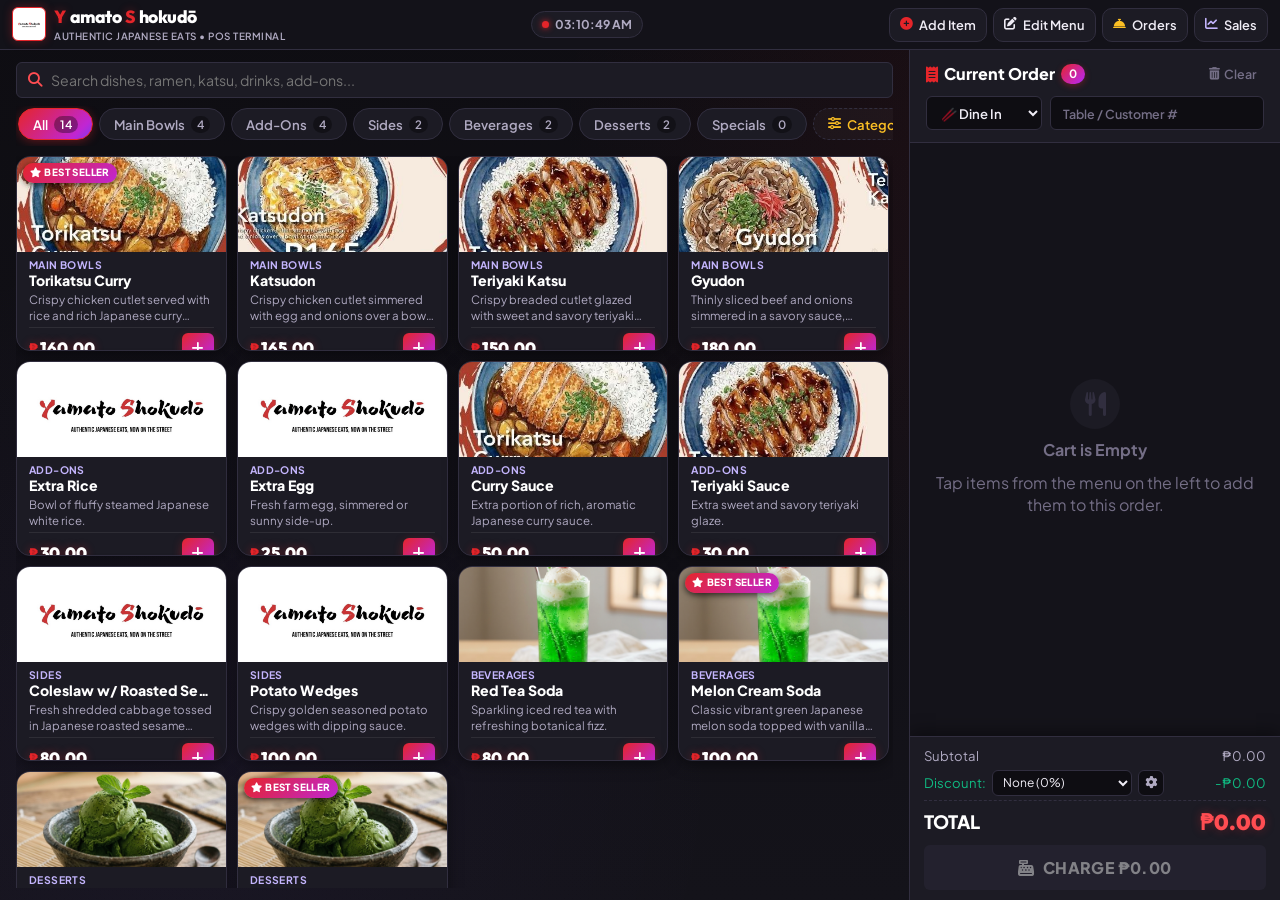
==== index.html @ af65ca78 "Deploy Main Bowls promo and dual thermal receipt printing to live POS" ====
<!DOCTYPE html>
<html lang="en">
<head>
  <meta charset="UTF-8">
  <meta name="viewport" content="width=device-width, initial-scale=1.0, maximum-scale=1.0, user-scalable=no, viewport-fit=cover">
  <meta name="theme-color" content="#E5252A">
  <meta name="description" content="Yamato Shokudo Authentic Japanese Comfort Food - Point of Sale (POS) System">
  <link rel="manifest" href="manifest.json">
  <link rel="icon" type="image/png" href="assets/favicon.png">
  <link rel="apple-touch-icon" href="assets/icon-192.png">
  
  <title>Yamato Shokudō POS</title>

  <!-- Google Fonts & Font Awesome Icons (100% Offline Local Bundle) -->
  <link rel="stylesheet" href="assets/fontawesome/css/all.min.css">
  <link rel="stylesheet" href="style.css?v=30">
</head>
<body>

  <div id="app-container">
    
    <!-- ====================================================================
         TOP NAVIGATION HEADER
         ==================================================================== -->
    <header class="pos-header">
      <div class="brand-section">
        <img src="assets/logo.png" alt="Yamato Shokudo Logo" class="brand-logo" id="header-logo">
        <div class="brand-titles">
          <div class="brand-name">
            <span class="red-char">Y</span>amato <span class="red-char">S</span>hokudō
          </div>
          <div class="brand-tagline">Authentic Japanese Eats • POS Terminal</div>
        </div>
      </div>

      <div class="header-center-info">
        <div class="live-badge">
          <span class="live-dot"></span>
          <span id="pos-live-clock">--:--:--</span>
        </div>
      </div>

      <div class="header-actions">
        <!-- Add / Manage Menu Item Button -->
        <button class="btn-nav-action" id="btn-open-add-item" title="Add New Item to Menu">
          <i class="fa-solid fa-circle-plus" style="color: var(--primary-red);"></i>
          <span>Add Item</span>
        </button>

        <!-- Manage Mode Toggle -->
        <button class="btn-nav-action" id="btn-toggle-manage-mode" title="Toggle Edit/Delete Mode on Catalog">
          <i class="fa-solid fa-pen-to-square"></i>
          <span id="manage-mode-label">Edit Menu</span>
        </button>

        <!-- Current / Active Orders Queue -->
        <button class="btn-nav-action" id="btn-open-orders" title="View Current Active Orders">
          <i class="fa-solid fa-bell-concierge" style="color: var(--accent-gold);"></i>
          <span>Orders</span>
          <span class="active-orders-count-badge" id="active-orders-count-badge" style="display: none;">0</span>
        </button>

        <!-- Sales Analytics & History -->
        <button class="btn-nav-action" id="btn-open-history" title="View Sales History & Reports">
          <i class="fa-solid fa-chart-line" style="color: var(--accent-purple-light);"></i>
          <span>Sales</span>
        </button>

        <!-- Mobile Cart Open Button -->
        <button class="btn-nav-action btn-mobile-cart-toggle primary" id="btn-mobile-cart-toggle">
          <i class="fa-solid fa-cart-shopping"></i>
          <span class="cart-count-badge" id="mobile-cart-badge">0</span>
        </button>
      </div>
    </header>

    <!-- ====================================================================
         MAIN SPLIT WORKSPACE (TABLET OPTIMIZED)
         ==================================================================== -->
    <main class="pos-body">

      <!-- LEFT PANEL: CATALOG & MENU -->
      <section class="pos-catalog-panel">
        <div class="catalog-controls">
          <div class="search-and-manage-row">
            <div class="search-input-wrapper">
              <i class="fa-solid fa-magnifying-glass search-icon"></i>
              <input type="text" id="catalog-search" class="search-input" placeholder="Search dishes, ramen, katsu, drinks, add-ons...">
              <button class="btn-clear-search" id="btn-clear-search" title="Clear Search">&times;</button>
            </div>
          </div>

          <!-- Category Filter Bar -->
          <div class="categories-bar" id="categories-bar">
            <!-- Dynamically populated categories -->
          </div>
        </div>

        <!-- Scrollable Items Grid -->
        <div class="items-scroll-area">
          <div class="items-grid" id="items-grid">
            <!-- Dynamically rendered dish cards -->
          </div>
          <div class="empty-catalog-state" id="empty-catalog-state" style="display: none;">
            <i class="fa-solid fa-bowl-food"></i>
            <h3>No items found</h3>
            <p>Try a different search keyword or category filter</p>
          </div>
        </div>
      </section>

      <!-- RIGHT PANEL: CART & ORDER SUMMARY -->
      <section class="pos-cart-panel" id="pos-cart-panel">
        <div class="cart-header">
          <div class="cart-title-row">
            <div class="cart-title">
              <i class="fa-solid fa-receipt" style="color: var(--primary-red);"></i>
              Current Order
              <span class="cart-count-badge" id="cart-items-count">0</span>
            </div>
            <div class="cart-title-actions">
              <button class="btn-clear-cart" id="btn-clear-cart" title="Clear Cart">
                <i class="fa-solid fa-trash-can"></i>
                Clear
              </button>
              <button class="btn-close-mobile-cart" id="btn-close-mobile-cart" title="Close Cart">
                <i class="fa-solid fa-xmark"></i>
              </button>
            </div>
          </div>

          <!-- Order Config: Dine In / Take Out & Table -->
          <div class="order-setup-row">
            <select id="order-type-select" class="order-type-select">
              <option value="Dine In">🥢 Dine In</option>
              <option value="Take Out">🥡 Take Out</option>
              <option value="Delivery">🛵 Delivery</option>
            </select>
            <input type="text" id="order-table-input" class="table-num-input" placeholder="Table / Customer #">
          </div>
        </div>

        <!-- Cart Items Scroll List -->
        <div class="cart-items-list" id="cart-items-list">
          <!-- Dynamically rendered cart items -->
        </div>

        <!-- Empty Cart State -->
        <div class="empty-cart-view" id="empty-cart-view">
          <div class="empty-cart-icon">
            <i class="fa-solid fa-utensils"></i>
          </div>
          <h4>Cart is Empty</h4>
          <p>Tap items from the menu on the left to add them to this order.</p>
        </div>

        <!-- Cart Billing Footer -->
        <div class="cart-footer">
          <div class="billing-breakdown">
            <div class="billing-row">
              <span>Subtotal</span>
              <span id="cart-subtotal-val">₱0.00</span>
            </div>
            <div class="billing-row discount-row">
              <div class="billing-discount-control">
                <span>Discount:</span>
                <select id="discount-select" class="discount-select" title="Choose discount or promo">
                  <!-- Dynamically populated from custom promos -->
                </select>
                <button type="button" class="btn-manage-discounts" id="btn-manage-discounts" title="Edit / Add / Remove Promos">
                  <i class="fa-solid fa-gear"></i>
                </button>
              </div>
              <span id="cart-discount-val">-₱0.00</span>
            </div>
            <div class="billing-row total-row">
              <span>TOTAL</span>
              <span class="total-amount-display" id="cart-total-val">₱0.00</span>
            </div>
          </div>

          <button class="btn-checkout" id="btn-checkout" disabled>
            <i class="fa-solid fa-cash-register"></i>
            <span>Charge ₱0.00</span>
          </button>
        </div>
      </section>

      <!-- Mobile/Tablet Cart Drawer Backdrop -->
      <div class="cart-backdrop" id="cart-backdrop"></div>

    </main>

  </div>

  <!-- ====================================================================
       MODAL 1: ADD / EDIT MENU ITEM MODAL
       ==================================================================== -->
  <div class="modal-overlay" id="modal-item">
    <div class="modal-card">
      <div class="modal-header">
        <h3 class="modal-title" id="modal-item-title">
          <i class="fa-solid fa-circle-plus" style="color: var(--primary-red);"></i>
          Add Menu Item
        </h3>
        <button class="btn-close-modal" id="btn-close-item-modal">&times;</button>
      </div>

      <div class="modal-body">
        <input type="hidden" id="edit-item-id">

        <div class="form-group">
          <label class="form-label" for="item-name-input">Item Name *</label>
          <input type="text" id="item-name-input" class="form-input" placeholder="e.g. Torikatsu Curry" required>
        </div>

        <div class="form-row-2">
          <div class="form-group">
            <label class="form-label" for="item-price-input">Price (₱) *</label>
            <input type="number" id="item-price-input" class="form-input" placeholder="160" min="0" step="1" required>
          </div>
          <div class="form-group">
            <div style="display: flex; justify-content: space-between; align-items: center; margin-bottom: 2px;">
              <label class="form-label" for="item-category-input" style="margin-bottom: 0;">Category *</label>
              <div style="display: flex; gap: 4px;">
                <button type="button" class="btn-text-action" id="btn-quick-add-cat-from-item" title="Add New Category">
                  <i class="fa-solid fa-plus"></i> Add
                </button>
                <button type="button" class="btn-text-action" id="btn-manage-cats-from-item" title="Manage Categories">
                  <i class="fa-solid fa-gear"></i>
                </button>
              </div>
            </div>
            <select id="item-category-input" class="form-select">
              <!-- Dynamically populated categories -->
            </select>
          </div>
        </div>

        <div class="form-group">
          <label class="form-label" for="item-desc-input">Description</label>
          <textarea id="item-desc-input" class="form-textarea" rows="2" placeholder="Crispy chicken cutlet served with rice and rich Japanese curry sauce..."></textarea>
        </div>

        <!-- Image Selector -->
        <div class="form-group">
          <label class="form-label">Item Image</label>
          <input type="text" id="item-img-url" class="form-input" placeholder="Image URL or choose preset below">
          
          <label class="form-label" style="margin-top: 8px; font-size: 0.8rem;">Or Select Brand Preset:</label>
          <div class="image-picker-options" id="image-presets-container">
            <!-- Preset thumbnails -->
            <img src="assets/torikatsu_curry.jpg" class="image-choice-thumb" data-src="assets/torikatsu_curry.jpg" title="Torikatsu Curry">
            <img src="assets/katsudon.jpg" class="image-choice-thumb" data-src="assets/katsudon.jpg" title="Katsudon">
            <img src="assets/teriyaki_katsu.jpg" class="image-choice-thumb" data-src="assets/teriyaki_katsu.jpg" title="Teriyaki Katsu">
            <img src="assets/gyudon.jpg" class="image-choice-thumb" data-src="assets/gyudon.jpg" title="Gyudon">
            <img src="assets/melon_soda.jpg" class="image-choice-thumb" data-src="assets/melon_soda.jpg" title="Melon Cream Soda">
            <img src="assets/matcha_icecream.jpg" class="image-choice-thumb" data-src="assets/matcha_icecream.jpg" title="Matcha Ice Cream">
            <img src="assets/logo.png" class="image-choice-thumb" data-src="assets/logo.png" title="Yamato Logo">
          </div>

          <div style="margin-top: 8px;">
            <label class="form-label" style="font-size: 0.8rem;">Or Upload Local File:</label>
            <input type="file" id="item-file-upload" accept="image/*" class="form-input" style="padding: 6px;">
          </div>
        </div>

        <div class="form-group" style="flex-direction: row; align-items: center; gap: 8px; margin-top: 4px;">
          <input type="checkbox" id="item-bestseller-input" style="width: 18px; height: 18px; accent-color: var(--primary-red);">
          <label for="item-bestseller-input" style="font-size: 0.9rem; font-weight: 700; color: var(--accent-gold); cursor: pointer;">
            Mark as Best Seller Ribbon ⭐
          </label>
        </div>
      </div>

      <div class="modal-footer">
        <button class="btn-modal-action" id="btn-cancel-item">Cancel</button>
        <button class="btn-modal-action primary" id="btn-save-item">
          <i class="fa-solid fa-floppy-disk"></i>
          Save Item
        </button>
      </div>
    </div>
  </div>

  <!-- ====================================================================
       MODAL 1B: MANAGE CATEGORIES (ADD, EDIT, DELETE)
       ==================================================================== -->
  <div class="modal-overlay" id="modal-categories">
    <div class="modal-card" style="max-width: 520px;">
      <div class="modal-header">
        <h3 class="modal-title">
          <i class="fa-solid fa-layer-group" style="color: var(--primary-red);"></i>
          Manage Categories
        </h3>
        <button class="btn-close-modal" id="btn-close-categories-modal">&times;</button>
      </div>

      <div class="modal-body" style="gap: 14px;">
        <!-- Add New Category Box -->
        <div class="add-category-box">
          <label class="form-label" style="margin-bottom: 6px;">Create New Category</label>
          <div style="display: flex; gap: 8px;">
            <input type="text" id="new-category-input" class="form-input" placeholder="e.g. Set Meals, Bento, Ramen..." style="flex: 1;">
            <button type="button" class="btn-modal-action primary" id="btn-submit-new-category">
              <i class="fa-solid fa-plus"></i> Add
            </button>
          </div>
        </div>

        <div>
          <div style="display: flex; justify-content: space-between; align-items: center; margin-bottom: 8px;">
            <label class="form-label" style="margin-bottom: 0;">Existing Categories</label>
            <span style="font-size: 0.75rem; color: var(--text-muted);">Rename or delete categories</span>
          </div>
          
          <!-- Scrollable Category List -->
          <div class="category-manage-list" id="category-manage-list">
            <!-- Dynamically populated category rows -->
          </div>
        </div>
      </div>

      <div class="modal-footer">
        <button class="btn-modal-action primary" id="btn-close-categories-btn" style="width: 100%;">Done</button>
      </div>
    </div>
  </div>

  <!-- ====================================================================
       MODAL 2: EDIT CART ITEM NOTES & ADD-ONS
       ==================================================================== -->
  <div class="modal-overlay" id="modal-cart-note">
    <div class="modal-card">
      <div class="modal-header">
        <h3 class="modal-title">
          <i class="fa-solid fa-pen-nib" style="color: var(--accent-purple-light);"></i>
          Item Notes & Customization
        </h3>
        <button class="btn-close-modal" id="btn-close-note-modal">&times;</button>
      </div>

      <div class="modal-body">
        <h4 id="note-modal-item-name" style="color: var(--text-white); font-size: 1.1rem; margin-bottom: 4px;">Item Name</h4>
        
        <div class="form-group">
          <label class="form-label">Special Instructions / Custom Request</label>
          <input type="text" id="cart-item-note-input" class="form-input" placeholder="e.g. Less spicy, No onions, Extra sauce, Well done...">
        </div>

        <div class="form-group">
          <label class="form-label">Quick Tags / Common Requests:</label>
          <div style="display: flex; flex-wrap: wrap; gap: 8px; margin-top: 4px;">
            <button type="button" class="btn-tag-action quick-tag-btn" data-tag="Extra Spicy 🔥">Extra Spicy 🔥</button>
            <button type="button" class="btn-tag-action quick-tag-btn" data-tag="Less Spicy">Less Spicy</button>
            <button type="button" class="btn-tag-action quick-tag-btn" data-tag="No Onions 🧅">No Onions</button>
            <button type="button" class="btn-tag-action quick-tag-btn" data-tag="Extra Sauce 🥣">Extra Sauce</button>
            <button type="button" class="btn-tag-action quick-tag-btn" data-tag="Separate Sauce">Separate Sauce</button>
            <button type="button" class="btn-tag-action quick-tag-btn" data-tag="Less Ice 🧊">Less Ice</button>
          </div>
        </div>
      </div>

      <div class="modal-footer">
        <button class="btn-modal-action" id="btn-cancel-note">Cancel</button>
        <button class="btn-modal-action primary" id="btn-save-note">Apply Note</button>
      </div>
    </div>
  </div>

  <!-- ====================================================================
       MODAL 3: PAYMENT REGISTER MODAL
       ==================================================================== -->
  <div class="modal-overlay" id="modal-payment">
    <div class="modal-card">
      <div class="modal-header">
        <h3 class="modal-title">
          <i class="fa-solid fa-cash-register" style="color: var(--primary-red);"></i>
          Process Payment
        </h3>
        <button class="btn-close-modal" id="btn-close-payment-modal">&times;</button>
      </div>

      <div class="modal-body">
        <!-- Due Amount -->
        <div class="payment-summary-box">
          <span class="payment-total-label">Total Amount Due</span>
          <span class="payment-total-val" id="payment-due-val">₱0.00</span>
        </div>

        <!-- Payment Method Tabs -->
        <div class="payment-method-tabs" id="payment-method-tabs">
          <div class="payment-tab active" data-method="Cash">
            <i class="fa-solid fa-money-bill-wave"></i>
            Cash
          </div>
          <div class="payment-tab" data-method="GCash">
            <i class="fa-solid fa-mobile-screen"></i>
            GCash
          </div>
          <div class="payment-tab" data-method="Card">
            <i class="fa-solid fa-credit-card"></i>
            Card
          </div>
          <div class="payment-tab" data-method="QR PH">
            <i class="fa-solid fa-qrcode"></i>
            QR PH
          </div>
        </div>

        <!-- Cash Details Container -->
        <div id="cash-payment-section" style="display: flex; flex-direction: column; gap: 12px;">
          <div class="form-group">
            <label class="form-label" for="cash-received-input">Cash Received (₱)</label>
            <input type="number" id="cash-received-input" class="form-input" style="font-size: 1.3rem; font-weight: bold; text-align: center;" placeholder="0.00" min="0" step="1">
          </div>

          <!-- Quick Cash Bills -->
          <div class="quick-cash-row">
            <button class="btn-quick-cash" id="btn-cash-exact">Exact ₱</button>
            <button class="btn-quick-cash" data-add="50">+₱50</button>
            <button class="btn-quick-cash" data-add="100">+₱100</button>
            <button class="btn-quick-cash" data-add="200">+₱200</button>
            <button class="btn-quick-cash" data-add="500">+₱500</button>
            <button class="btn-quick-cash" data-add="1000">+₱1000</button>
          </div>

          <!-- Change Box -->
          <div class="change-display-box" id="change-display-box">
            <span class="change-label">Change Due:</span>
            <span class="change-val" id="payment-change-val">₱0.00</span>
          </div>
        </div>
      </div>

      <div class="modal-footer">
        <button class="btn-modal-action" id="btn-cancel-payment">Back to Cart</button>
        <button class="btn-modal-action primary" id="btn-confirm-payment">
          <i class="fa-solid fa-check"></i>
          Complete & Print Receipt
        </button>
      </div>
    </div>
  </div>

  <!-- ====================================================================
       MODAL 4: THERMAL RECEIPT MODAL
       ==================================================================== -->
  <div class="modal-overlay" id="modal-receipt">
    <div class="modal-card modal-receipt-card" style="max-width: 480px; width: 95%;">
      <div class="modal-header no-print">
        <h3 class="modal-title">
          <i class="fa-solid fa-receipt" style="color: var(--primary-red);"></i>
          Order Receipt
        </h3>
        <button class="btn-close-modal" id="btn-close-receipt-modal">&times;</button>
      </div>

      <div class="modal-body" style="background: #E8E8E8; padding: 16px;">
        <!-- Printable Receipt Sheet (Customer Copy + Kitchen Order Ticket) -->
        <div class="receipt-paper" id="printable-receipt-area">
          <!-- 1. CUSTOMER RECEIPT SLIP -->
          <div class="receipt-slip customer-receipt-slip">
            <div class="receipt-header">
              <img src="assets/logo.png" alt="Logo" class="receipt-logo-img">
              <div class="receipt-brand-name">YAMATO SHOKUDŌ</div>
              <div class="receipt-info-text">Authentic Japanese Eats • Comfort Food</div>
              <div class="receipt-info-text">Tel: +639124482693</div>
              <div class="receipt-info-text">IG: @yamatoshokudo.ph</div>
              <div class="receipt-type-banner">*** CUSTOMER RECEIPT ***</div>
            </div>

            <div class="receipt-divider"></div>

            <div class="receipt-meta-row">
              <span id="receipt-order-id">Order #0001</span>
              <span id="receipt-date-time">2026-10-01 21:35</span>
            </div>
            <div class="receipt-meta-row">
              <span id="receipt-dining-type">DINE IN (Table 1)</span>
              <span id="receipt-pay-method">CASH</span>
            </div>

            <div class="receipt-divider"></div>

            <!-- Items Table (with quantities & amounts) -->
            <table class="receipt-items-table">
              <thead>
                <tr>
                  <th class="item-qty-col">QTY</th>
                  <th>ITEM</th>
                  <th class="item-amt-col">TOTAL</th>
                </tr>
              </thead>
              <tbody id="receipt-items-body">
                <!-- Dynamically populated rows -->
              </tbody>
            </table>

            <div class="receipt-divider"></div>

            <!-- Calculation Rows -->
            <div class="receipt-calc-row">
              <span>Subtotal:</span>
              <span id="receipt-subtotal-val">₱0.00</span>
            </div>
            <div class="receipt-calc-row" id="receipt-discount-row">
              <span id="receipt-discount-label">Discount:</span>
              <span id="receipt-discount-val">-₱0.00</span>
            </div>
            <div class="receipt-calc-row grand-total">
              <span>TOTAL DUE:</span>
              <span id="receipt-total-val">₱0.00</span>
            </div>
            <div class="receipt-calc-row">
              <span>Cash Tendered:</span>
              <span id="receipt-tendered-val">₱0.00</span>
            </div>
            <div class="receipt-calc-row">
              <span>Change:</span>
              <span id="receipt-change-val">₱0.00</span>
            </div>

            <div class="receipt-divider"></div>

            <div class="receipt-footer">
              <div>*** ARIGATO GOZAIMASU! ***</div>
              <div>Thank you for dining with Yamato Shokudo!</div>
              <div class="receipt-barcode">||| | |||| ||| ||||| |||</div>
            </div>
          </div>

          <!-- SEPARATOR / CUT LINE FOR CONTINUOUS ROLL OR AUTO-CUTTER -->
          <div class="receipt-cut-line">
            <span class="cut-line-label">✂ CUT HERE / KITCHEN TICKET BELOW ✂</span>
          </div>

          <!-- 2. KITCHEN ORDER TICKET (NO MONETARY VALUES / NO PRICES) -->
          <div class="receipt-slip kitchen-receipt-slip">
            <div class="kitchen-ticket-header">
              <div class="kitchen-ticket-badge">🍳 KITCHEN ORDER TICKET</div>
              <div class="kitchen-order-number" id="kitchen-order-id">ORDER #0001</div>
              <div>
                <span class="kitchen-meta-pill" id="kitchen-dining-type">DINE IN (Table 1)</span>
              </div>
              <div class="kitchen-meta-sub" id="kitchen-date-time">2026-10-01 21:35</div>
            </div>

            <div class="receipt-divider thick"></div>

            <!-- Kitchen Items Table (Only QTY, ITEM NAME & SPECIAL INSTRUCTIONS - ZERO PRICES) -->
            <table class="kitchen-items-table">
              <thead>
                <tr>
                  <th style="width: 48px; text-align: left;">QTY</th>
                  <th style="text-align: left;">ORDER ITEM / PREPARATION</th>
                </tr>
              </thead>
              <tbody id="kitchen-items-body">
                <!-- Dynamically populated rows with no prices -->
              </tbody>
            </table>

            <div class="receipt-divider thick"></div>

            <div class="kitchen-ticket-footer">
              <div id="kitchen-total-items-count">TOTAL ITEMS: 0</div>
              <div class="kitchen-footer-note">*** KITCHEN COPY • PREPARE WITH CARE ***</div>
            </div>
          </div>
        </div>
      </div>

      <div class="modal-footer modal-receipt-footer no-print">
        <button class="btn-modal-action" id="btn-view-orders-from-receipt" style="color: var(--accent-gold);" title="View Active Orders">
          <i class="fa-solid fa-bell-concierge"></i>
          Orders
        </button>
        <button class="btn-modal-action" id="btn-new-order-from-receipt" title="Start New Sale">
          <i class="fa-solid fa-plus"></i>
          New Sale
        </button>
        <button class="btn-modal-action" id="btn-print-customer-only" title="Print Customer Copy Only">
          <i class="fa-solid fa-user"></i>
          Customer Slip
        </button>
        <button class="btn-modal-action" id="btn-print-kitchen-only" title="Print Kitchen Ticket Only">
          <i class="fa-solid fa-utensils"></i>
          Kitchen Slip
        </button>
        <button class="btn-modal-action primary" id="btn-print-receipt" title="Print Both (Customer + Kitchen)">
          <i class="fa-solid fa-print"></i>
          Print Both
        </button>
      </div>
    </div>
  </div>

  <!-- ====================================================================
       MODAL: CURRENT / ACTIVE ORDERS (KITCHEN QUEUE & SERVING)
       ==================================================================== -->
  <div class="modal-overlay" id="modal-orders">
    <div class="modal-card" style="max-width: 820px; width: 95%;">
      <div class="modal-header">
        <div style="display: flex; align-items: center; gap: 8px;">
          <h3 class="modal-title">
            <i class="fa-solid fa-bell-concierge" style="color: var(--accent-gold);"></i>
            Current Orders
          </h3>
          <span class="active-orders-modal-badge" id="active-orders-modal-badge">0 Active</span>
        </div>
        <button class="btn-close-modal" id="btn-close-orders-modal">&times;</button>
      </div>

      <div class="modal-body" style="max-height: 65vh; overflow-y: auto;">
        <!-- Filter Tabs: Active Queue, Completed, Cancelled -->
        <div class="orders-filter-row">
          <button class="btn-tag-action active" id="filter-orders-active" data-filter="Pending">
            <i class="fa-solid fa-clock"></i> Active Queue (<span id="count-filter-active">0</span>)
          </button>
          <button class="btn-tag-action" id="filter-orders-completed" data-filter="Completed">
            <i class="fa-solid fa-check-double"></i> Completed (<span id="count-filter-completed">0</span>)
          </button>
          <button class="btn-tag-action" id="filter-orders-cancelled" data-filter="Cancelled">
            <i class="fa-solid fa-ban"></i> Cancelled (<span id="count-filter-cancelled">0</span>)
          </button>
        </div>

        <!-- Orders Cards Grid -->
        <div class="active-orders-grid" id="active-orders-container">
          <!-- Dynamically populated order queue cards -->
        </div>

        <!-- Empty State -->
        <div class="empty-orders-view" id="empty-orders-view" style="display: none;">
          <div class="empty-orders-icon">
            <i class="fa-solid fa-clipboard-check"></i>
          </div>
          <h4 id="empty-orders-title">No Active Orders</h4>
          <p id="empty-orders-desc">All caught up! New orders placed at checkout will appear here for preparation and serving.</p>
        </div>
      </div>

      <div class="modal-footer">
        <button class="btn-modal-action" id="btn-open-history-from-orders">
          <i class="fa-solid fa-chart-line" style="color: var(--accent-purple-light);"></i>
          Sales Summary
        </button>
        <button class="btn-modal-action primary" id="btn-close-orders-btn">Close</button>
      </div>
    </div>
  </div>

  <!-- ====================================================================
       MODAL: ORDER DETAILS / VIEW ORDER
       ==================================================================== -->
  <div class="modal-overlay" id="modal-order-details">
    <div class="modal-card" style="max-width: 540px; width: 95%;">
      <div class="modal-header">
        <div style="display: flex; align-items: center; gap: 8px;">
          <h3 class="modal-title">
            <i class="fa-solid fa-file-invoice" style="color: var(--accent-gold);"></i>
            <span id="order-details-title">Order Details</span>
          </h3>
          <span class="order-status-pill" id="order-details-status-pill">Completed</span>
        </div>
        <button class="btn-close-modal" id="btn-close-order-details-modal">&times;</button>
      </div>

      <div class="modal-body" style="gap: 12px; max-height: 70vh; overflow-y: auto;">
        <!-- Meta info banner -->
        <div class="order-details-meta-grid">
          <div class="order-details-meta-item">
            <span class="meta-label">Dining Type</span>
            <span class="meta-val" id="order-details-dining">--</span>
          </div>
          <div class="order-details-meta-item">
            <span class="meta-label">Date & Time</span>
            <span class="meta-val" id="order-details-datetime">--</span>
          </div>
          <div class="order-details-meta-item">
            <span class="meta-label">Payment Method</span>
            <span class="meta-val" id="order-details-payment">--</span>
          </div>
          <div class="order-details-meta-item">
            <span class="meta-label">Total Items</span>
            <span class="meta-val" id="order-details-count">0 items</span>
          </div>
        </div>

        <!-- Items Table -->
        <div class="order-details-items-table-wrapper">
          <table class="order-details-items-table">
            <thead>
              <tr>
                <th style="width: 48px;">Qty</th>
                <th>Item & Notes</th>
                <th style="text-align: right; width: 85px;">Price</th>
                <th style="text-align: right; width: 95px;">Total</th>
              </tr>
            </thead>
            <tbody id="order-details-items-body">
              <!-- Dynamically populated -->
            </tbody>
          </table>
        </div>

        <!-- Financial Summary -->
        <div class="order-details-summary-box">
          <div class="summary-line">
            <span>Subtotal</span>
            <span id="order-details-subtotal">₱0.00</span>
          </div>
          <div class="summary-line discount-line" id="order-details-discount-row" style="display: none;">
            <span>Discount</span>
            <span id="order-details-discount">-₱0.00</span>
          </div>
          <div class="summary-line total-line">
            <span>Grand Total</span>
            <span id="order-details-total">₱0.00</span>
          </div>
          <div class="summary-line tender-line" id="order-details-tender-row">
            <span>Amount Tendered</span>
            <span id="order-details-tendered">₱0.00</span>
          </div>
          <div class="summary-line tender-line" id="order-details-change-row">
            <span>Change</span>
            <span id="order-details-change">₱0.00</span>
          </div>
        </div>
      </div>

      <div class="modal-footer">
        <button class="btn-modal-action" id="btn-print-from-order-details">
          <i class="fa-solid fa-receipt"></i> Print Receipt
        </button>
        <button class="btn-modal-action primary" id="btn-close-order-details-btn">Close</button>
      </div>
    </div>
  </div>

  <!-- ====================================================================
       MODAL 5: SALES ANALYTICS & ORDER HISTORY
       ==================================================================== -->
  <div class="modal-overlay" id="modal-history">
    <div class="modal-card modal-history-card" style="max-width: 780px; width: 95%;">
      <div class="modal-header">
        <div style="display: flex; align-items: center; gap: 8px; flex-wrap: wrap;">
          <h3 class="modal-title">
            <i class="fa-solid fa-chart-line" style="color: var(--accent-purple-light);"></i>
            Sales Dashboard & History
          </h3>
          <span class="active-orders-modal-badge" id="sales-history-range-badge" style="background: rgba(167, 139, 250, 0.15); color: var(--accent-purple-light); border-color: rgba(167, 139, 250, 0.3);">Today</span>
          <button type="button" class="btn-tag-action" id="btn-open-gsheet-sync" title="Google Sheets Auto-Sync Settings" style="display: inline-flex; align-items: center; gap: 5px; border-color: rgba(16, 185, 129, 0.4); background: rgba(16, 185, 129, 0.12); color: var(--accent-green); padding: 2px 8px; font-size: 0.72rem; min-height: 22px;">
            <i class="fa-solid fa-cloud-arrow-up"></i>
            <span id="gsheet-sync-status-badge-text">Sheets Sync</span>
          </button>
        </div>
        <button class="btn-close-modal" id="btn-close-history-modal">&times;</button>
      </div>

      <div class="modal-body modal-history-body">
        <!-- Compact Date Filter & Range Section -->
        <div class="sales-date-filter-section">
          <div class="sales-date-presets-row">
            <button type="button" class="btn-tag-action active" data-range-preset="today">Today</button>
            <button type="button" class="btn-tag-action" data-range-preset="yesterday">Yesterday</button>
            <button type="button" class="btn-tag-action" data-range-preset="7days">Last 7 Days</button>
            <button type="button" class="btn-tag-action" data-range-preset="month">This Month</button>
            <button type="button" class="btn-tag-action" data-range-preset="all">All Time</button>
          </div>

          <!-- Date Input Buttons & Dropdown Calendar Wrapper -->
          <div class="sales-date-picker-wrapper">
            <div class="sales-date-inputs-row">
              <div class="date-picker-input-box" id="sales-start-date-btn" title="Click to choose start date">
                <span class="date-input-label">Start</span>
                <span class="date-input-val" id="sales-start-date-val">--</span>
                <i class="fa-regular fa-calendar date-input-icon"></i>
              </div>
              <span class="date-range-arrow"><i class="fa-solid fa-arrow-right"></i></span>
              <div class="date-picker-input-box" id="sales-end-date-btn" title="Click to choose end date">
                <span class="date-input-label">End</span>
                <span class="date-input-val" id="sales-end-date-val">--</span>
                <i class="fa-regular fa-calendar date-input-icon"></i>
              </div>
              <button type="button" class="btn-reset-date-filter" id="btn-reset-date-filter" title="Reset date filter">
                <i class="fa-solid fa-rotate-left"></i>
              </button>
            </div>

            <!-- Interactive Calendar Dropdown Popup -->
            <div class="sales-calendar-popup" id="sales-calendar-popup" style="display: none;">
              <div class="cal-header">
                <div class="cal-month-title-row">
                  <span class="cal-month-title" id="cal-month-title">October 2026</span>
                </div>
                <div class="cal-nav-arrows">
                  <button type="button" class="cal-nav-btn" id="cal-prev-month" title="Previous Month">
                    <i class="fa-solid fa-chevron-left"></i>
                  </button>
                  <button type="button" class="cal-nav-btn" id="cal-next-month" title="Next Month">
                    <i class="fa-solid fa-chevron-right"></i>
                  </button>
                </div>
              </div>

              <!-- Days of week: M T W T F S S (Matching Calendar Spec) -->
              <div class="cal-weekdays-grid">
                <span>M</span>
                <span>T</span>
                <span>W</span>
                <span>T</span>
                <span>F</span>
                <span>S</span>
                <span>S</span>
              </div>

              <!-- Days Grid -->
              <div class="cal-days-grid" id="cal-days-grid">
                <!-- Dynamically populated day cells -->
              </div>

              <div class="cal-popup-footer">
                <div class="cal-selected-preview" id="cal-selected-preview">
                  Select a start & end date
                </div>
                <div style="display: flex; gap: 6px;">
                  <button type="button" class="btn-modal-action" style="padding: 4px 10px; font-size: 0.78rem; min-height: 28px;" id="btn-cal-cancel">Cancel</button>
                  <button type="button" class="btn-modal-action primary" style="padding: 4px 12px; font-size: 0.78rem; min-height: 28px;" id="btn-cal-apply">Apply Range</button>
                </div>
              </div>
            </div>
          </div>
        </div>

        <!-- Sleek Compact Analytics Ribbon / Cards -->
        <div class="analytics-cards-row">
          <div class="analytics-card">
            <span class="analytics-card-label"><i class="fa-solid fa-coins" style="color: var(--primary-red);"></i> <span id="analytics-sales-label">Revenue</span></span>
            <span class="analytics-card-val" id="analytics-total-sales" style="color: var(--primary-red-light);">₱0.00</span>
          </div>
          <div class="analytics-card">
            <span class="analytics-card-label"><i class="fa-solid fa-receipt" style="color: var(--accent-gold);"></i> <span id="analytics-orders-label">Orders</span></span>
            <span class="analytics-card-val" id="analytics-total-orders">0</span>
          </div>
          <div class="analytics-card">
            <span class="analytics-card-label"><i class="fa-solid fa-chart-pie" style="color: var(--accent-purple-light);"></i> Avg Ticket</span>
            <span class="analytics-card-val" id="analytics-avg-ticket">₱0.00</span>
          </div>
        </div>

        <!-- Transactions Header Row -->
        <div class="history-table-header-row">
          <h4 style="color: var(--text-white); font-size: 0.88rem; margin: 0; display: flex; align-items: center; gap: 6px;">
            <i class="fa-solid fa-list-check" style="color: var(--text-muted); font-size: 0.8rem;"></i>
            Transactions Log
          </h4>
          <span style="font-size: 0.72rem; color: var(--text-muted);" id="history-records-count">0 transactions</span>
        </div>

        <!-- Transactions Table -->
        <div class="history-table-container">
          <table class="history-table" id="sales-history-table">
            <thead>
              <tr>
                <th>Order #</th>
                <th>Time</th>
                <th>Type</th>
                <th>Method</th>
                <th>Status</th>
                <th>Total</th>
                <th>Action</th>
              </tr>
            </thead>
            <tbody id="history-table-body">
              <!-- Dynamically populated sales history -->
            </tbody>
          </table>
          <div class="empty-history-view" id="empty-history-view" style="display: none;">
            <i class="fa-regular fa-calendar-xmark" style="font-size: 2rem; color: var(--text-muted); margin-bottom: 6px;"></i>
            <h4>No transactions in this date range</h4>
            <p>Try selecting a different date range or tap "All Time".</p>
          </div>
        </div>
      </div>

      <div class="modal-footer" style="flex-wrap: wrap; gap: 6px;">
        <button class="btn-modal-action" id="btn-sync-google-sheets" style="color: var(--accent-green); border-color: rgba(16, 185, 129, 0.4);">
          <i class="fa-solid fa-cloud-arrow-up"></i>
          Sync to Sheets
        </button>
        <button class="btn-modal-action" id="btn-export-sales-csv">
          <i class="fa-solid fa-file-csv" style="color: var(--accent-green);"></i>
          Export CSV
        </button>
        <button class="btn-modal-action" id="btn-export-backup" title="Export Backup JSON">
          <i class="fa-solid fa-file-export" style="color: var(--accent-purple-light);"></i>
          Backup JSON
        </button>
        <button class="btn-modal-action" id="btn-reset-sales-history" style="color: var(--primary-red);">
          <i class="fa-solid fa-trash-can"></i>
          Clear History
        </button>
        <button class="btn-modal-action primary" id="btn-close-history-btn">Close</button>
      </div>
    </div>
  </div>

  <!-- ====================================================================
       MODAL: GOOGLE SHEETS LIVE SYNC & SETTINGS
       ==================================================================== -->
  <div class="modal-overlay" id="modal-gsheet-sync">
    <div class="modal-card" style="max-width: 580px; width: 95%;">
      <div class="modal-header">
        <div style="display: flex; align-items: center; gap: 8px;">
          <h3 class="modal-title">
            <i class="fa-solid fa-cloud-arrow-up" style="color: var(--accent-green);"></i>
            Google Sheets Sync Mode
          </h3>
          <span class="active-orders-modal-badge" id="gsheet-status-pill" style="background: rgba(16, 185, 129, 0.15); color: var(--accent-green); border-color: rgba(16, 185, 129, 0.3);">
            Ready
          </span>
        </div>
        <button class="btn-close-modal" id="btn-close-gsheet-modal">&times;</button>
      </div>

      <div class="modal-body" style="gap: 14px; max-height: 75vh; overflow-y: auto;">
        
        <!-- Webhook Configuration Card -->
        <div class="gsheet-card-box">
          <div class="form-group" style="margin-bottom: 8px;">
            <label class="form-label" for="gsheet-webhook-input">
              <span>Google Apps Script Web App URL</span>
              <span style="font-size: 0.72rem; color: var(--text-muted);">(Endpoint /exec)</span>
            </label>
            <input type="url" id="gsheet-webhook-input" class="form-input" value="https://script.google.com/macros/s/AKfycbytQIVGsuv9v9WtPpVYK3X0wC36tiv4WIBtFwoMg_ORtfePrzmKqiQ-QBEyaz5GLYBEmA/exec" placeholder="https://script.google.com/macros/s/.../exec" style="font-size: 0.82rem; font-family: monospace;">
          </div>

          <!-- Auto-Sync Toggle Row -->
          <div class="gsheet-toggle-row">
            <div class="toggle-info">
              <span class="toggle-title">Auto-Sync Mode</span>
              <span class="toggle-desc">Automatically upload sales record to your Google Sheet when an order is placed or completed</span>
            </div>
            <label class="custom-switch">
              <input type="checkbox" id="gsheet-autosync-toggle" checked>
              <span class="slider"></span>
            </label>
          </div>

          <!-- Action Buttons Row -->
          <div class="gsheet-actions-row">
            <button type="button" class="btn-modal-action" id="btn-test-gsheet" style="flex: 1; justify-content: center; font-size: 0.8rem;">
              <i class="fa-solid fa-bolt"></i> Test Webhook
            </button>
            <button type="button" class="btn-modal-action" id="btn-save-gsheet-config" style="flex: 1; justify-content: center; font-size: 0.8rem; background: var(--bg-card-hover); border-color: var(--accent-green); color: var(--accent-green);">
              <i class="fa-solid fa-floppy-disk"></i> Save URL
            </button>
            <button type="button" class="btn-modal-action primary" id="btn-sync-all-now" style="flex: 1.2; justify-content: center; font-size: 0.8rem;">
              <i class="fa-solid fa-cloud-arrow-up"></i> Sync All Sales
            </button>
          </div>

          <!-- Sync Log / Last Status Notice -->
          <div id="gsheet-sync-notice" style="font-size: 0.74rem; color: var(--text-secondary); background: rgba(0,0,0,0.3); padding: 6px 10px; border-radius: var(--radius-sm); border: 1px dashed var(--border-color); display: flex; align-items: center; justify-content: space-between;">
            <span><i class="fa-solid fa-clock-rotate-left"></i> Last Sync: <strong id="gsheet-last-sync-time">Never</strong></span>
            <span id="gsheet-sync-queue-count" style="color: var(--accent-gold); font-weight: 700;">0 Pending</span>
          </div>
        </div>

        <!-- Step-by-Step Instructions & Apps Script Code Box -->
        <div class="gsheet-guide-box">
          <div style="display: flex; align-items: center; justify-content: space-between; margin-bottom: 6px;">
            <h4 style="font-size: 0.84rem; color: #FFF; display: flex; align-items: center; gap: 6px;">
              <i class="fa-solid fa-book-open" style="color: var(--accent-gold);"></i>
              How to setup your Google Sheet (1 Minute Setup)
            </h4>
            <button type="button" class="btn-copy-code" id="btn-copy-apps-script" title="Copy Apps Script Code">
              <i class="fa-regular fa-copy"></i> Copy Script
            </button>
          </div>

          <ol class="gsheet-setup-steps">
            <li>Create a new spreadsheet at <strong>sheets.google.com</strong>.</li>
            <li>Click <strong>Extensions &gt; Apps Script</strong> in the top menu.</li>
            <li>Erase any code in the editor, paste the script below, and click <strong>Save</strong> (<i class="fa-regular fa-floppy-disk"></i>).</li>
            <li>Click <strong>Deploy &gt; New deployment</strong>, select <strong>Web app</strong>.</li>
            <li>Set <em>Execute as</em>: <strong>Me</strong> and <em>Who has access</em>: <strong>Anyone</strong>.</li>
            <li>Click <strong>Deploy</strong>, grant permission, and paste the <strong>Web App URL</strong> above!</li>
          </ol>

          <!-- Code Snippet Area -->
          <div class="gsheet-code-wrapper">
            <textarea id="apps-script-code-template" class="gsheet-code-area" readonly spellcheck="false"></textarea>
          </div>
        </div>

      </div>

      <div class="modal-footer">
        <button class="btn-modal-action primary" id="btn-close-gsheet-btn" style="width: 100%; justify-content: center;">Done</button>
      </div>
    </div>
  </div>

  <!-- ====================================================================
       MODAL: MANAGE PROMOS & DISCOUNTS
       ==================================================================== -->
  <div class="modal-overlay" id="modal-discounts">
    <div class="modal-card" style="max-width: 460px; width: 95%;">
      <div class="modal-header">
        <h3 class="modal-title">
          <i class="fa-solid fa-percent" style="color: var(--accent-gold);"></i>
          Manage Promos & Discounts
        </h3>
        <button class="btn-close-modal" id="btn-close-discounts-modal">&times;</button>
      </div>

      <div class="modal-body" style="gap: 14px; max-height: 75vh; overflow-y: auto;">
        <!-- Add Promo Form -->
        <div style="background: var(--bg-card); border: 1px solid var(--border-color); border-radius: var(--radius-md); padding: 12px; display: flex; flex-direction: column; gap: 8px;">
          <h4 style="font-size: 0.86rem; color: var(--text-white); display: flex; align-items: center; gap: 6px;">
            <i class="fa-solid fa-plus-circle" style="color: var(--primary-red);"></i> Add New Promo / Discount
          </h4>
          <div style="display: flex; gap: 8px;">
            <input type="text" id="new-promo-name" placeholder="Promo Name (e.g. Student, VIP)" style="flex: 2; height: 34px; padding: 6px 10px; font-size: 0.82rem; background: var(--bg-deep); border: 1px solid var(--border-color); border-radius: var(--radius-sm); color: #FFF; outline: none;">
            <div style="position: relative; flex: 1; display: flex; align-items: center;">
              <input type="number" id="new-promo-percent" placeholder="%" min="1" max="100" style="width: 100%; height: 34px; padding: 6px 20px 6px 8px; font-size: 0.82rem; background: var(--bg-deep); border: 1px solid var(--border-color); border-radius: var(--radius-sm); color: #FFF; outline: none;">
              <span style="position: absolute; right: 8px; color: var(--text-muted); font-size: 0.8rem; pointer-events: none;">%</span>
            </div>
          </div>
          <button type="button" class="btn-modal-action primary" id="btn-add-promo" style="min-height: 34px; width: 100%; justify-content: center; font-size: 0.82rem;">
            <i class="fa-solid fa-plus"></i> Add Promo
          </button>
        </div>

        <!-- Special Daily Limited Promos (Main Bowl for ₱100 Special Price) -->
        <div style="background: var(--bg-card); border: 1px solid var(--border-color); border-radius: var(--radius-md); padding: 12px; display: flex; flex-direction: column; gap: 8px;">
          <h4 style="font-size: 0.84rem; color: var(--accent-gold); display: flex; align-items: center; justify-content: space-between;">
            <span><i class="fa-solid fa-star" style="color: var(--accent-gold);"></i> Daily Limited Promos (1x / Day)</span>
          </h4>
          <div id="daily-promo-status-box" style="display: flex; flex-direction: column; gap: 6px;">
            <!-- Dynamically populated by renderPromosModalList() -->
          </div>
        </div>

        <!-- Active Promos List -->
        <div style="display: flex; flex-direction: column; gap: 6px;">
          <h4 style="font-size: 0.8rem; color: var(--text-secondary); text-transform: uppercase; letter-spacing: 0.4px;">
            Custom Promos & Discounts
          </h4>
          <div id="promos-list-container" style="display: flex; flex-direction: column; gap: 6px;">
            <!-- Dynamically populated promo list items -->
          </div>
        </div>
      </div>

      <div class="modal-footer">
        <button class="btn-modal-action primary" id="btn-close-discounts-btn" style="width: 100%; justify-content: center;">Done</button>
      </div>
    </div>
  </div>

  <!-- Toast Notification Container -->
  <div class="toast-container" id="toast-container"></div>

  <!-- Main JavaScript App -->
  <script src="app.js?v=30"></script>
</body>
</html>
---- style.css ----
/* ==========================================================================
   YAMATO SHOKUDŌ POS - DESIGN SYSTEM & STYLESHEET
   Theme: Japanese Crimson Red with Minimal Magenta/Purple Accents
   Layout: Compact, 1-Screen Tablet & Desktop POS Viewport (No Endless Scroll)
   ========================================================================== */

@import url('assets/fonts/fonts.css');

:root {
  /* Primary Japanese Red Palette */
  --primary-red: #E5252A;
  --primary-red-hover: #F03338;
  --primary-red-dark: #B71C1C;
  --primary-red-light: #FF4D52;
  --primary-red-glow: rgba(229, 37, 42, 0.35);

  /* Minimal Magenta & Purple Accents */
  --accent-magenta: #D946EF;
  --accent-magenta-light: #F0ABFC;
  --accent-purple: #8B5CF6;
  --accent-purple-light: #C4B5FD;
  --accent-purple-glow: rgba(139, 92, 246, 0.2);

  /* Refined Gradients */
  --gradient-brand: linear-gradient(135deg, #E5252A 0%, #C026D3 80%, #7C3AED 100%);
  --gradient-brand-hover: linear-gradient(135deg, #F03338 0%, #D946EF 80%, #8B5CF6 100%);

  /* Deep Charcoal & Obsidian Surfaces */
  --bg-deep: #0E0D12;
  --bg-dark: #14131A;
  --bg-card: #1C1B24;
  --bg-card-hover: #262432;
  --bg-card-subtle: #2D2A3B;
  --border-color: #312E3F;
  --border-focus: #E5252A;

  /* Text & Neutral Palette */
  --text-white: #FFFFFF;
  --text-primary: #F0EDF6;
  --text-secondary: #B0AAC2;
  --text-muted: #746E86;

  /* Accent Indicators */
  --accent-cyan: #06B6D4;
  --accent-green: #10B981;
  --accent-green-bg: rgba(16, 185, 129, 0.15);
  --accent-gold: #FBBF24;

  /* Radius & Shadows */
  --radius-sm: 6px;
  --radius-md: 10px;
  --radius-lg: 14px;
  --radius-xl: 18px;
  --radius-full: 9999px;
  --shadow-card: 0 4px 16px -2px rgba(0, 0, 0, 0.5);
  --shadow-glow: 0 0 16px var(--primary-red-glow);
  --transition-fast: 0.15s cubic-bezier(0.4, 0, 0.2, 1);
  --transition-normal: 0.2s cubic-bezier(0.4, 0, 0.2, 1);
}

/* Base & Reset */
*, *::before, *::after {
  box-sizing: border-box;
  margin: 0;
  padding: 0;
  -webkit-tap-highlight-color: transparent;
}

body {
  font-family: 'Plus Jakarta Sans', sans-serif;
  background-color: var(--bg-deep);
  color: var(--text-primary);
  line-height: 1.4;
  overflow: hidden;
  height: 100vh;
  height: 100dvh;
  width: 100vw;
  user-select: none;
  touch-action: manipulation;
}

input, button, select, textarea {
  font-family: inherit;
  color: inherit;
}

/* Scrollbar Customization */
::-webkit-scrollbar {
  width: 5px;
  height: 5px;
}
::-webkit-scrollbar-track {
  background: var(--bg-dark);
}
::-webkit-scrollbar-thumb {
  background: var(--border-color);
  border-radius: var(--radius-full);
}
::-webkit-scrollbar-thumb:hover {
  background: var(--primary-red);
}

/* App Container */
#app-container {
  display: flex;
  flex-direction: column;
  height: 100vh;
  height: 100dvh;
  width: 100vw;
  min-height: 0;
  overflow: hidden;
  background: radial-gradient(circle at 85% 15%, rgba(229, 37, 42, 0.08) 0%, transparent 40%),
              radial-gradient(circle at 15% 85%, rgba(139, 92, 246, 0.05) 0%, transparent 40%),
              linear-gradient(180deg, var(--bg-deep) 0%, var(--bg-dark) 100%);
}

/* ==========================================================================
   TOP NAVIGATION BAR (COMPACT & NON-WRAPPING)
   ========================================================================== */
.pos-header {
  height: 50px;
  min-height: 50px;
  background: rgba(20, 19, 26, 0.98);
  backdrop-filter: blur(12px);
  border-bottom: 1px solid var(--border-color);
  display: flex;
  align-items: center;
  justify-content: space-between;
  padding: 0 12px;
  z-index: 100;
  position: relative;
}

.brand-section {
  display: flex;
  align-items: center;
  gap: 8px;
  flex-shrink: 0;
}

.brand-logo {
  height: 34px;
  width: 34px;
  border-radius: var(--radius-sm);
  object-fit: contain;
  background: #FFFFFF;
  padding: 2px;
  box-shadow: 0 0 10px var(--primary-red-glow);
  border: 1.5px solid var(--primary-red);
}

.brand-titles {
  display: flex;
  flex-direction: column;
}

.brand-name {
  font-family: 'Outfit', sans-serif;
  font-size: 1.1rem;
  font-weight: 800;
  letter-spacing: -0.5px;
  color: var(--text-white);
  display: flex;
  align-items: center;
  gap: 4px;
  white-space: nowrap;
}

.brand-name .red-char {
  color: var(--primary-red);
  text-shadow: 0 0 8px var(--primary-red-glow);
}

.brand-tagline {
  font-size: 0.62rem;
  font-weight: 600;
  color: var(--text-secondary);
  text-transform: uppercase;
  letter-spacing: 0.5px;
  white-space: nowrap;
}

.header-center-info {
  display: flex;
  align-items: center;
  gap: 8px;
  flex-shrink: 0;
}

.live-badge {
  display: flex;
  align-items: center;
  gap: 6px;
  background: var(--bg-card);
  padding: 4px 10px;
  border-radius: var(--radius-full);
  border: 1px solid var(--border-color);
  font-size: 0.76rem;
  font-weight: 700;
  color: var(--text-secondary);
  white-space: nowrap;
}

.live-dot {
  width: 7px;
  height: 7px;
  background: var(--primary-red);
  border-radius: 50%;
  box-shadow: 0 0 6px var(--primary-red);
  animation: pulseDot 2s infinite;
  flex-shrink: 0;
}

@keyframes pulseDot {
  0%, 100% { transform: scale(1); opacity: 1; }
  50% { transform: scale(1.3); opacity: 0.7; }
}

.header-actions {
  display: flex;
  align-items: center;
  gap: 6px;
  flex-shrink: 0;
}

.btn-nav-action {
  display: inline-flex;
  align-items: center;
  justify-content: center;
  gap: 6px;
  background: var(--bg-card);
  border: 1px solid var(--border-color);
  color: var(--text-primary);
  padding: 0 10px;
  height: 34px;
  min-height: 34px;
  border-radius: var(--radius-md);
  font-size: 0.8rem;
  font-weight: 600;
  cursor: pointer;
  white-space: nowrap !important;
  flex-shrink: 0;
  transition: var(--transition-fast);
}

.btn-nav-action span {
  white-space: nowrap !important;
}

.btn-nav-action:hover {
  background: var(--bg-card-hover);
  border-color: var(--primary-red);
  color: var(--text-white);
  transform: translateY(-1px);
}

.btn-nav-action.primary {
  background: var(--gradient-brand);
  border: 1px solid var(--primary-red);
  color: var(--text-white);
  box-shadow: 0 3px 10px var(--primary-red-glow);
}

.btn-nav-action.primary:hover {
  background: var(--gradient-brand-hover);
  box-shadow: 0 4px 14px var(--primary-red-glow);
}

/* Mobile cart toggle button (strictly hidden on desktop & tablet where cart is always open) */
.btn-mobile-cart-toggle {
  display: none !important;
  position: relative;
}

.btn-mobile-cart-toggle .cart-count-badge {
  position: absolute !important;
  top: -4px !important;
  right: -4px !important;
  min-width: 18px !important;
  height: 18px !important;
  padding: 0 4px !important;
  font-size: 0.65rem !important;
  font-weight: 800 !important;
  border-radius: var(--radius-full) !important;
  background: var(--primary-red) !important;
  color: #FFF !important;
  border: 1.5px solid #FFF !important;
  display: flex !important;
  align-items: center !important;
  justify-content: center !important;
  box-shadow: 0 2px 6px rgba(0, 0, 0, 0.7) !important;
  line-height: 1 !important;
  margin: 0 !important;
}

/* ==========================================================================
   MAIN POS WORKSPACE (SPLIT LAYOUT)
   ========================================================================== */
.pos-body {
  display: grid;
  grid-template-columns: 1fr 370px;
  flex: 1 1 0;
  min-height: 0;
  height: calc(100vh - 50px);
  height: calc(100dvh - 50px);
  overflow: hidden;
  position: relative;
}

/* --------------------------------------------------------------------------
   LEFT PANEL: MENU & CATALOG
   -------------------------------------------------------------------------- */
.pos-catalog-panel {
  display: flex;
  flex-direction: column;
  height: 100%;
  min-height: 0;
  overflow: hidden;
  padding: 12px 16px;
  gap: 10px;
  border-right: 1px solid var(--border-color);
}

/* Search & Filter Bar */
.catalog-controls {
  display: flex;
  flex-direction: column;
  gap: 8px;
  flex-shrink: 0;
}

.search-and-manage-row {
  display: flex;
  gap: 8px;
}

.search-input-wrapper {
  flex: 1;
  position: relative;
  display: flex;
  align-items: center;
}

.search-icon {
  position: absolute;
  left: 12px;
  color: var(--primary-red-light);
  pointer-events: none;
  font-size: 0.9rem;
}

.search-input {
  width: 100%;
  background: var(--bg-card);
  border: 1px solid var(--border-color);
  border-radius: var(--radius-sm);
  padding: 7px 12px 7px 34px;
  height: 36px;
  color: var(--text-white);
  font-size: 0.88rem;
  outline: none;
  transition: var(--transition-fast);
}

.search-input:focus {
  border-color: var(--primary-red);
  box-shadow: 0 0 0 2px var(--primary-red-glow);
  background: var(--bg-card-hover);
}

.btn-clear-search {
  position: absolute;
  right: 10px;
  background: none;
  border: none;
  color: var(--text-muted);
  cursor: pointer;
  font-size: 1.1rem;
  display: none;
}

.btn-clear-search.visible {
  display: block;
}

/* Categories Filter Bar (Smooth Horizontal Scroll - Never Wraps or Overlaps) */
.categories-bar {
  display: flex;
  flex-wrap: nowrap;
  overflow-x: auto;
  overflow-y: hidden;
  -webkit-overflow-scrolling: touch;
  touch-action: pan-x;
  scroll-behavior: smooth;
  scrollbar-width: none;
  -ms-overflow-style: none;
  gap: 6px;
  align-items: center;
  padding: 2px 2px 6px 2px;
  flex-shrink: 0;
}

.categories-bar::-webkit-scrollbar {
  display: none;
}

.category-pill {
  padding: 6px 14px;
  min-height: 32px;
  background: var(--bg-card);
  border: 1px solid var(--border-color);
  border-radius: var(--radius-full);
  color: var(--text-secondary);
  font-size: 0.82rem;
  font-weight: 600;
  cursor: pointer;
  white-space: nowrap;
  flex-shrink: 0;
  transition: var(--transition-fast);
  display: flex;
  align-items: center;
  gap: 6px;
  user-select: none;
}

.category-pill:hover {
  background: var(--bg-card-hover);
  border-color: var(--primary-red);
  color: var(--text-white);
}

.category-pill.active {
  background: var(--gradient-brand);
  color: var(--text-white);
  border-color: var(--primary-red);
  box-shadow: 0 2px 10px var(--primary-red-glow);
}

.category-pill .pill-count {
  font-size: 0.72rem;
  padding: 1px 6px;
  background: rgba(0, 0, 0, 0.35);
  border-radius: var(--radius-full);
}

.category-pill.manage-cat-pill {
  background: rgba(255, 255, 255, 0.03);
  border: 1px dashed var(--border-color);
  color: var(--accent-gold);
}

.category-pill.manage-cat-pill:hover {
  border-color: var(--accent-gold);
  background: rgba(230, 168, 34, 0.12);
  color: #FFF;
  transform: translateY(-1px);
}

/* Menu Items Grid (Full Screen Coverage on Big Displays) */
.items-scroll-area {
  flex: 1 1 0;
  min-height: 0;
  overflow-y: auto;
  -webkit-overflow-scrolling: touch;
  touch-action: pan-y;
  padding-right: 4px;
  padding-bottom: 6px;
}

.items-grid {
  display: grid;
  grid-template-columns: repeat(auto-fill, minmax(260px, 1fr));
  gap: 14px;
  align-content: start;
}

/* Dish Card - Big Screen Rich Card */
.dish-card {
  background: var(--bg-card);
  border: 1px solid var(--border-color);
  border-radius: var(--radius-lg);
  overflow: hidden;
  display: flex;
  flex-direction: column;
  position: relative;
  cursor: pointer;
  transition: var(--transition-fast);
  box-shadow: var(--shadow-card);
  height: 252px;
  max-height: 258px;
}

.dish-card:hover {
  transform: translateY(-3px);
  border-color: var(--primary-red);
  background: var(--bg-card-hover);
  box-shadow: 0 8px 24px rgba(0, 0, 0, 0.7), 0 0 16px var(--primary-red-glow);
}

.dish-card:active {
  transform: scale(0.98);
}

.dish-card.is-manage-mode {
  border: 1px dashed rgba(217, 70, 239, 0.55);
}

.dish-card.is-manage-mode:hover {
  border-style: solid;
  border-color: var(--accent-magenta);
  box-shadow: 0 8px 24px rgba(0, 0, 0, 0.7), 0 0 16px rgba(217, 70, 239, 0.35);
}

.dish-edit-banner {
  position: absolute;
  top: 6px;
  right: 6px;
  background: linear-gradient(135deg, var(--accent-magenta), var(--accent-purple));
  color: #FFF;
  font-size: 0.62rem;
  font-weight: 800;
  text-transform: uppercase;
  letter-spacing: 0.4px;
  padding: 3px 8px;
  border-radius: var(--radius-full);
  box-shadow: 0 2px 6px rgba(0, 0, 0, 0.7);
  display: flex;
  align-items: center;
  gap: 4px;
  z-index: 2;
  animation: pulseEditBadge 2s infinite ease-in-out;
}

@keyframes pulseEditBadge {
  0%, 100% { opacity: 0.95; transform: scale(1); }
  50% { opacity: 1; transform: scale(1.05); }
}

.dish-img-container {
  position: relative;
  width: 100%;
  height: 114px;
  min-height: 114px;
  max-height: 114px;
  background: #0B0A0F;
  overflow: hidden;
  flex-shrink: 0;
}

.dish-img {
  width: 100%;
  height: 100%;
  object-fit: cover;
  transition: transform 0.3s ease;
}

.dish-card:hover .dish-img {
  transform: scale(1.06);
}

.dish-badge-bestseller {
  position: absolute;
  top: 6px;
  left: 6px;
  background: linear-gradient(135deg, #E5252A, #C026D3);
  color: #FFF;
  font-size: 0.62rem;
  font-weight: 800;
  text-transform: uppercase;
  letter-spacing: 0.4px;
  padding: 3px 7px;
  border-radius: var(--radius-full);
  box-shadow: 0 2px 6px rgba(0, 0, 0, 0.7);
  display: flex;
  align-items: center;
  gap: 3px;
  z-index: 2;
}

.dish-cart-indicator {
  position: absolute;
  top: 6px;
  right: 6px;
  background: var(--primary-red);
  color: #FFF;
  font-weight: 800;
  font-size: 0.8rem;
  width: 24px;
  height: 24px;
  border-radius: 50%;
  display: none;
  align-items: center;
  justify-content: center;
  box-shadow: 0 2px 8px rgba(0, 0, 0, 0.7), 0 0 8px var(--primary-red);
  border: 1.5px solid #FFF;
  z-index: 2;
  transition: transform var(--transition-fast);
}

.dish-cart-indicator.active {
  display: flex;
}

.dish-details {
  padding: 10px 14px 18px 14px;
  display: flex;
  flex-direction: column;
  flex: 1;
  justify-content: space-between;
  min-width: 0;
  overflow: hidden;
  gap: 4px;
}

.dish-category-tag {
  display: block;
  font-size: 0.65rem;
  font-weight: 700;
  color: var(--accent-purple-light);
  text-transform: uppercase;
  letter-spacing: 0.4px;
  line-height: 1;
  margin-bottom: 2px;
}

.dish-name {
  font-size: 0.95rem;
  font-weight: 800;
  color: var(--text-white);
  line-height: 1.25;
  white-space: nowrap;
  overflow: hidden;
  text-overflow: ellipsis;
}

.dish-desc {
  display: -webkit-box;
  -webkit-line-clamp: 2;
  -webkit-box-orient: vertical;
  overflow: hidden;
  font-size: 0.74rem;
  color: var(--text-secondary);
  line-height: 1.35;
  margin-top: 2px;
  min-height: 2.7em;
}

.dish-footer-row {
  display: flex;
  align-items: center;
  justify-content: space-between;
  margin-top: auto;
  padding-top: 8px;
  padding-bottom: 2px;
  border-top: 1px solid rgba(255, 255, 255, 0.08);
  min-height: 38px;
}

.dish-price {
  display: inline-flex;
  align-items: baseline;
  gap: 2px;
  font-size: 1.15rem;
  font-weight: 900;
  color: #FFF;
  font-family: 'Outfit', sans-serif;
  text-shadow: 0 0 8px rgba(229, 37, 42, 0.35);
  line-height: 1;
}

.dish-price .currency {
  font-size: 0.85rem;
  font-weight: 700;
  color: var(--primary-red);
}

.dish-actions {
  display: inline-flex;
  align-items: center;
  justify-content: center;
  gap: 6px;
}

.btn-card-action {
  width: 30px;
  height: 30px;
  min-width: 30px;
  min-height: 30px;
  border-radius: var(--radius-sm);
  background: var(--bg-card-subtle);
  border: 1px solid var(--border-color);
  color: var(--text-secondary);
  display: flex;
  align-items: center;
  justify-content: center;
  padding: 0;
  margin: 0;
  cursor: pointer;
  font-size: 0.78rem;
  line-height: 1;
  transition: var(--transition-fast);
}

.btn-card-action i {
  display: flex;
  align-items: center;
  justify-content: center;
  line-height: 1;
  margin: 0;
  padding: 0;
  pointer-events: none;
}

.btn-card-action:hover {
  background: var(--bg-card-hover);
  color: var(--text-white);
  border-color: var(--primary-red);
}

.btn-card-action.edit-btn:hover {
  color: var(--accent-gold);
  border-color: var(--accent-gold);
}

.btn-card-action.del-btn:hover {
  color: var(--primary-red);
  border-color: var(--primary-red);
}

.btn-quick-add {
  background: var(--gradient-brand);
  color: #FFF;
  border: none;
  width: 32px;
  height: 32px;
  min-width: 32px;
  min-height: 32px;
  border-radius: var(--radius-sm);
  display: flex;
  align-items: center;
  justify-content: center;
  padding: 0;
  margin: 0;
  cursor: pointer;
  transition: var(--transition-fast);
  box-shadow: 0 3px 10px var(--primary-red-glow);
  flex-shrink: 0;
  line-height: 1;
}

.btn-quick-add i {
  font-size: 0.88rem;
  line-height: 1;
  display: flex;
  align-items: center;
  justify-content: center;
  text-align: center;
  width: 100%;
  height: 100%;
  margin: 0;
  padding: 0;
  pointer-events: none;
}

.btn-quick-add:hover {
  background: var(--gradient-brand-hover);
  transform: scale(1.08);
  box-shadow: 0 4px 14px var(--primary-red-glow);
}

.btn-quick-add:active {
  transform: scale(0.94);
}

/* Empty State */
.empty-catalog-state {
  display: flex;
  flex-direction: column;
  align-items: center;
  justify-content: center;
  padding: 40px 20px;
  text-align: center;
  color: var(--text-muted);
  gap: 10px;
}

.empty-catalog-state i {
  font-size: 2.5rem;
  color: var(--border-color);
}

/* --------------------------------------------------------------------------
   RIGHT PANEL: LIVE CART & CHECKOUT (COMPACT & BALANCED)
   -------------------------------------------------------------------------- */
.pos-cart-panel {
  background: var(--bg-dark);
  display: flex;
  flex-direction: column;
  height: 100%;
  min-height: 0;
  overflow: hidden;
  position: relative;
}

/* Cart Header */
.cart-header {
  padding: 12px 16px;
  background: var(--bg-card);
  border-bottom: 1px solid var(--border-color);
  display: flex;
  flex-direction: column;
  gap: 10px;
  flex-shrink: 0;
}

.cart-title-row {
  display: flex;
  align-items: center;
  justify-content: space-between;
}

.cart-title {
  font-size: 1rem;
  font-weight: 800;
  color: var(--text-white);
  display: flex;
  align-items: center;
  gap: 6px;
}

.cart-count-badge {
  background: var(--gradient-brand);
  color: #FFF;
  font-size: 0.72rem;
  padding: 2px 8px;
  border-radius: var(--radius-full);
  font-weight: 700;
  box-shadow: 0 2px 6px var(--primary-red-glow);
}

.cart-title-actions {
  display: flex;
  align-items: center;
  gap: 6px;
}

.btn-clear-cart {
  background: transparent;
  border: none;
  color: var(--text-muted);
  font-size: 0.78rem;
  font-weight: 600;
  cursor: pointer;
  display: flex;
  align-items: center;
  gap: 4px;
  padding: 4px 7px;
  border-radius: var(--radius-sm);
  transition: var(--transition-fast);
}

.btn-clear-cart:hover {
  color: var(--primary-red);
  background: rgba(229, 37, 42, 0.1);
}

.btn-close-mobile-cart {
  display: none;
  background: var(--bg-deep);
  border: 1px solid var(--border-color);
  color: var(--text-white);
  width: 30px;
  height: 30px;
  border-radius: var(--radius-sm);
  align-items: center;
  justify-content: center;
  cursor: pointer;
  font-size: 0.85rem;
  transition: var(--transition-fast);
}

.btn-close-mobile-cart:hover {
  border-color: var(--primary-red);
  color: var(--primary-red);
}

.cart-backdrop {
  position: fixed;
  inset: 0;
  background: rgba(0, 0, 0, 0.7);
  backdrop-filter: blur(4px);
  z-index: 1400;
  opacity: 0;
  pointer-events: none;
  transition: opacity 0.25s ease;
}

.cart-backdrop.active {
  opacity: 1;
  pointer-events: auto;
}

/* Order Setup Controls (Dine In / Table #) */
.order-setup-row {
  display: flex;
  gap: 8px;
  width: 100%;
}

.order-type-select {
  flex: 0 0 115px;
  background: var(--bg-deep);
  border: 1px solid var(--border-color);
  border-radius: var(--radius-sm);
  padding: 6px 10px;
  height: 34px;
  color: var(--text-primary);
  font-size: 0.82rem;
  font-weight: 600;
  outline: none;
  cursor: pointer;
  transition: var(--transition-fast);
}

.table-num-input {
  flex: 1;
  min-width: 0;
  background: var(--bg-deep);
  border: 1px solid var(--border-color);
  border-radius: var(--radius-sm);
  padding: 6px 12px;
  height: 34px;
  color: var(--text-primary);
  font-size: 0.82rem;
  font-weight: 600;
  outline: none;
  transition: var(--transition-fast);
  box-sizing: border-box;
}

.order-type-select:focus, .table-num-input:focus {
  border-color: var(--primary-red);
  box-shadow: 0 0 0 2px var(--primary-red-glow);
}

.table-num-input::placeholder {
  color: var(--text-muted);
  font-size: 0.78rem;
}

/* Cart Items Scroll List */
.cart-items-list {
  flex: 1 1 0;
  min-height: 0;
  overflow-y: auto;
  -webkit-overflow-scrolling: touch;
  touch-action: pan-y;
  padding: 8px 12px;
  display: flex;
  flex-direction: column;
  gap: 8px;
}

/* Empty Cart View */
.empty-cart-view {
  display: flex;
  flex-direction: column;
  align-items: center;
  justify-content: center;
  height: 100%;
  color: var(--text-muted);
  text-align: center;
  padding: 30px 16px;
  gap: 10px;
}

.empty-cart-icon {
  width: 50px;
  height: 50px;
  border-radius: 50%;
  background: var(--bg-card);
  display: flex;
  align-items: center;
  justify-content: center;
  font-size: 1.5rem;
  color: var(--border-color);
}

/* Cart Item Card */
.cart-item-card {
  background: var(--bg-card);
  border: 1px solid var(--border-color);
  border-radius: var(--radius-sm);
  padding: 8px 10px;
  display: flex;
  flex-direction: column;
  gap: 6px;
  transition: var(--transition-fast);
}

.cart-item-card:hover {
  border-color: var(--primary-red);
}

.cart-item-main {
  display: flex;
  align-items: center;
  justify-content: space-between;
  gap: 6px;
}

.cart-item-left {
  display: flex;
  align-items: center;
  gap: 8px;
  flex: 1;
  min-width: 0;
}

.cart-item-thumb {
  width: 36px;
  height: 36px;
  border-radius: var(--radius-sm);
  object-fit: cover;
  background: #000;
  flex-shrink: 0;
}

.cart-item-info {
  display: flex;
  flex-direction: column;
  min-width: 0;
}

.cart-item-name {
  font-size: 0.85rem;
  font-weight: 700;
  color: var(--text-white);
  white-space: nowrap;
  overflow: hidden;
  text-overflow: ellipsis;
}

.cart-item-unit-price {
  font-size: 0.74rem;
  color: var(--text-secondary);
}

.cart-item-total {
  font-size: 0.95rem;
  font-weight: 800;
  color: var(--text-white);
  font-family: 'Outfit', sans-serif;
}

/* Cart Item Stepper & Actions */
.cart-item-bottom {
  display: flex;
  align-items: center;
  justify-content: space-between;
  padding-top: 4px;
  border-top: 1px solid rgba(255, 255, 255, 0.05);
}

.cart-stepper {
  display: flex;
  align-items: center;
  gap: 4px;
  background: var(--bg-deep);
  border: 1px solid var(--border-color);
  border-radius: var(--radius-sm);
  padding: 1px 3px;
}

.btn-step {
  width: 24px;
  height: 24px;
  background: var(--bg-card);
  border: 1px solid var(--border-color);
  border-radius: var(--radius-sm);
  color: var(--text-white);
  display: flex;
  align-items: center;
  justify-content: center;
  cursor: pointer;
  font-weight: bold;
  font-size: 0.85rem;
  transition: var(--transition-fast);
}

.btn-step:hover {
  background: var(--primary-red);
  border-color: var(--primary-red);
}

.cart-qty-val {
  font-size: 0.86rem;
  font-weight: 800;
  min-width: 20px;
  text-align: center;
  color: var(--text-white);
}

.cart-item-extras {
  display: flex;
  gap: 4px;
}

.btn-cart-note {
  background: var(--bg-deep);
  border: 1px solid var(--border-color);
  color: var(--text-secondary);
  font-size: 0.72rem;
  padding: 3px 6px;
  min-height: 24px;
  border-radius: var(--radius-sm);
  cursor: pointer;
  display: flex;
  align-items: center;
  gap: 3px;
}

.btn-cart-note:hover {
  color: var(--text-white);
  border-color: var(--primary-red);
}

.btn-cart-note.has-note {
  color: var(--accent-gold);
  border-color: var(--accent-gold);
}

.btn-cart-remove {
  background: transparent;
  border: none;
  color: var(--text-muted);
  cursor: pointer;
  padding: 3px 5px;
  border-radius: var(--radius-sm);
  transition: var(--transition-fast);
}

.btn-cart-remove:hover {
  color: var(--primary-red);
  background: rgba(229, 37, 42, 0.15);
}

.cart-item-note-text {
  font-size: 0.72rem;
  color: var(--accent-gold);
  font-style: italic;
  background: rgba(251, 191, 36, 0.08);
  padding: 2px 6px;
  border-radius: var(--radius-sm);
  border-left: 2px solid var(--accent-gold);
}

/* --------------------------------------------------------------------------
   CART FOOTER & BILLING SUMMARY
   -------------------------------------------------------------------------- */
.cart-footer {
  padding: 10px 14px;
  background: var(--bg-card);
  border-top: 1px solid var(--border-color);
  display: flex;
  flex-direction: column;
  gap: 8px;
  box-shadow: 0 -4px 16px rgba(0, 0, 0, 0.4);
  flex-shrink: 0;
  margin-top: auto;
  z-index: 10;
}

.billing-breakdown {
  display: flex;
  flex-direction: column;
  gap: 4px;
}

.billing-row {
  display: flex;
  justify-content: space-between;
  align-items: center;
  font-size: 0.82rem;
  color: var(--text-secondary);
}

.billing-row.discount-row {
  color: var(--accent-green);
}

.billing-discount-control {
  display: flex;
  align-items: center;
  gap: 6px;
}

.discount-select {
  background: var(--bg-deep);
  border: 1px solid var(--border-color);
  color: var(--text-primary);
  font-size: 0.75rem;
  padding: 2px 6px;
  height: 26px;
  border-radius: var(--radius-sm);
  outline: none;
  cursor: pointer;
  max-width: 140px;
}

.btn-manage-discounts {
  background: var(--bg-deep);
  border: 1px solid var(--border-color);
  color: var(--text-secondary);
  border-radius: var(--radius-sm);
  width: 26px;
  height: 26px;
  min-width: 26px;
  min-height: 26px;
  display: inline-flex;
  align-items: center;
  justify-content: center;
  cursor: pointer;
  font-size: 0.76rem;
  transition: var(--transition-fast);
  padding: 0;
}

.btn-manage-discounts:hover {
  border-color: var(--accent-gold);
  color: var(--accent-gold);
  background: rgba(251, 191, 36, 0.12);
}

.billing-row.total-row {
  padding-top: 6px;
  border-top: 1px dashed var(--border-color);
  font-size: 1.15rem;
  font-weight: 800;
  color: var(--text-white);
}

.total-amount-display {
  font-size: 1.35rem;
  font-weight: 900;
  color: var(--primary-red-light);
  font-family: 'Outfit', sans-serif;
  text-shadow: 0 0 10px var(--primary-red-glow);
}

/* Pay / Checkout CTA Button */
.btn-checkout {
  width: 100%;
  background: var(--gradient-brand);
  color: var(--text-white);
  border: none;
  border-radius: var(--radius-sm);
  padding: 12px 16px;
  min-height: 44px;
  font-size: 1rem;
  font-weight: 800;
  letter-spacing: 0.4px;
  cursor: pointer;
  display: flex;
  align-items: center;
  justify-content: center;
  gap: 8px;
  box-shadow: 0 4px 14px var(--primary-red-glow);
  transition: var(--transition-normal);
  text-transform: uppercase;
}

.btn-checkout:hover:not(:disabled) {
  background: var(--gradient-brand-hover);
  transform: translateY(-1px);
  box-shadow: 0 6px 18px rgba(229, 37, 42, 0.5);
}

.btn-checkout:active:not(:disabled) {
  transform: translateY(1px);
}

.btn-checkout:disabled {
  opacity: 0.45;
  cursor: not-allowed;
  background: var(--bg-card-subtle);
  box-shadow: none;
}

/* ==========================================================================
   MODAL WINDOWS (GENERIC & SPECIFIC)
   ========================================================================== */
.modal-overlay {
  position: fixed;
  inset: 0;
  background: rgba(8, 7, 12, 0.82);
  backdrop-filter: blur(8px);
  display: none;
  align-items: center;
  justify-content: center;
  z-index: 1000;
  padding: 16px;
  animation: fadeIn 0.2s ease-out;
}

.modal-overlay.active {
  display: flex;
}

/* Modal Stacking Z-Index Hierarchy */
#modal-history { z-index: 1000; }
#modal-install { z-index: 1050; }
#modal-orders { z-index: 1080; }
#modal-item { z-index: 1100; }
#modal-cart-note { z-index: 1150; }
#modal-payment { z-index: 1200; }
#modal-order-details { z-index: 1250; }
#modal-receipt { z-index: 1300; }
#modal-categories { z-index: 1400; }

@keyframes fadeIn {
  from { opacity: 0; }
  to { opacity: 1; }
}

.modal-card {
  background: var(--bg-dark);
  border: 1px solid var(--border-color);
  border-radius: var(--radius-lg);
  width: 100%;
  max-width: 500px;
  max-height: 92vh;
  display: flex;
  flex-direction: column;
  overflow: hidden;
  box-shadow: 0 16px 40px rgba(0, 0, 0, 0.8), 0 0 25px var(--primary-red-glow);
  animation: scaleUp 0.2s cubic-bezier(0.175, 0.885, 0.32, 1.275);
}

@keyframes scaleUp {
  from { transform: scale(0.95); opacity: 0; }
  to { transform: scale(1); opacity: 1; }
}

.modal-header {
  padding: 14px 18px;
  background: var(--bg-card);
  border-bottom: 1px solid var(--border-color);
  display: flex;
  align-items: center;
  justify-content: space-between;
}

.modal-title {
  font-size: 1.1rem;
  font-weight: 800;
  color: var(--text-white);
  display: flex;
  align-items: center;
  gap: 8px;
}

.btn-close-modal {
  background: transparent;
  border: none;
  color: var(--text-muted);
  font-size: 1.3rem;
  cursor: pointer;
  padding: 4px;
  border-radius: var(--radius-sm);
  display: flex;
  align-items: center;
  justify-content: center;
  transition: var(--transition-fast);
}

.btn-close-modal:hover {
  color: var(--primary-red);
}

.modal-body {
  padding: 16px 18px;
  overflow-y: auto;
  flex: 1;
  display: flex;
  flex-direction: column;
  gap: 12px;
}

.modal-footer {
  padding: 12px 18px;
  background: var(--bg-card);
  border-top: 1px solid var(--border-color);
  display: flex;
  align-items: center;
  justify-content: flex-end;
  gap: 10px;
  flex-wrap: wrap;
}

/* Modal Action Buttons (Fixed, Readable & Never Squished) */
.btn-modal-action {
  display: inline-flex;
  align-items: center;
  justify-content: center;
  gap: 8px;
  background: var(--bg-card-subtle);
  border: 1px solid var(--border-color);
  color: var(--text-primary);
  padding: 8px 16px;
  min-height: 38px;
  border-radius: var(--radius-md);
  font-size: 0.88rem;
  font-weight: 700;
  cursor: pointer;
  white-space: nowrap !important;
  transition: var(--transition-fast);
}

.btn-modal-action:hover {
  background: var(--bg-card-hover);
  border-color: var(--primary-red);
  color: var(--text-white);
  transform: translateY(-1px);
}

.btn-modal-action.primary {
  background: var(--gradient-brand);
  border: 1px solid var(--primary-red);
  color: var(--text-white);
  box-shadow: 0 3px 10px var(--primary-red-glow);
}

.btn-modal-action.primary:hover {
  background: var(--gradient-brand-hover);
  box-shadow: 0 4px 14px var(--primary-red-glow);
}

.btn-tag-action {
  display: inline-flex;
  align-items: center;
  gap: 6px;
  background: var(--bg-card-subtle);
  border: 1px solid var(--border-color);
  color: var(--text-secondary);
  padding: 6px 12px;
  border-radius: var(--radius-full);
  font-size: 0.8rem;
  font-weight: 600;
  cursor: pointer;
  transition: var(--transition-fast);
}

.btn-tag-action:hover {
  background: var(--bg-card-hover);
  color: var(--text-white);
  border-color: var(--accent-purple-light);
}

.btn-tag-action.active {
  background: var(--gradient-brand);
  color: #FFF;
  border-color: var(--primary-red);
  box-shadow: 0 2px 10px var(--primary-red-glow);
  font-weight: 700;
}

.btn-text-action {
  background: transparent;
  border: 1px solid var(--border-color);
  color: var(--text-secondary);
  padding: 2px 8px;
  border-radius: var(--radius-sm);
  font-size: 0.74rem;
  font-weight: 600;
  cursor: pointer;
  display: inline-flex;
  align-items: center;
  gap: 4px;
  transition: var(--transition-fast);
}

.btn-text-action:hover {
  color: var(--primary-red-light);
  border-color: var(--primary-red);
  background: rgba(229, 37, 42, 0.1);
}

/* Category Management Modal Styling */
.add-category-box {
  background: var(--bg-deep);
  border: 1px solid var(--border-color);
  border-radius: var(--radius-md);
  padding: 12px;
}

.category-manage-list {
  display: flex;
  flex-direction: column;
  gap: 8px;
  max-height: 280px;
  overflow-y: auto;
  padding-right: 4px;
}

.category-manage-row {
  display: flex;
  align-items: center;
  justify-content: space-between;
  background: var(--bg-card);
  border: 1px solid var(--border-color);
  border-radius: var(--radius-sm);
  padding: 9px 12px;
  gap: 8px;
  transition: var(--transition-fast);
}

.category-manage-row:hover {
  border-color: var(--border-color-hover);
  background: var(--bg-card-hover);
}

.cat-row-info {
  display: flex;
  align-items: center;
  gap: 8px;
  flex: 1;
  min-width: 0;
}

.cat-row-info .cat-name-label {
  font-size: 0.88rem;
  font-weight: 700;
  color: var(--text-white);
  white-space: nowrap;
  overflow: hidden;
  text-overflow: ellipsis;
}

.cat-row-info .cat-count-badge {
  font-size: 0.72rem;
  font-weight: 600;
  color: var(--text-secondary);
  background: var(--bg-deep);
  border: 1px solid var(--border-color);
  padding: 2px 7px;
  border-radius: var(--radius-full);
  white-space: nowrap;
}

.cat-row-actions {
  display: flex;
  align-items: center;
  gap: 6px;
  flex-shrink: 0;
}

.btn-cat-action {
  display: inline-flex;
  align-items: center;
  justify-content: center;
  gap: 4px;
  background: var(--bg-deep);
  border: 1px solid var(--border-color);
  color: var(--text-secondary);
  font-size: 0.75rem;
  font-weight: 600;
  padding: 5px 9px;
  border-radius: var(--radius-sm);
  cursor: pointer;
  transition: var(--transition-fast);
}

.btn-cat-action:hover {
  color: var(--text-white);
  border-color: var(--text-secondary);
}

.btn-cat-action.edit:hover {
  color: var(--accent-gold);
  border-color: var(--accent-gold);
  background: rgba(230, 168, 34, 0.12);
}

.btn-cat-action.delete:hover {
  color: var(--primary-red-light);
  border-color: var(--primary-red);
  background: rgba(229, 37, 42, 0.12);
}

/* Form Groups */
.form-group {
  display: flex;
  flex-direction: column;
  gap: 5px;
}

.form-label {
  font-size: 0.82rem;
  font-weight: 700;
  color: var(--text-secondary);
}

.form-input, .form-select, .form-textarea {
  background: var(--bg-deep);
  border: 1px solid var(--border-color);
  border-radius: var(--radius-sm);
  padding: 9px 12px;
  min-height: 38px;
  color: var(--text-white);
  font-size: 0.9rem;
  outline: none;
  transition: var(--transition-fast);
}

.form-input:focus, .form-select:focus, .form-textarea:focus {
  border-color: var(--primary-red);
  box-shadow: 0 0 0 2px var(--primary-red-glow);
}

.form-row-2 {
  display: grid;
  grid-template-columns: 1fr 1fr;
  gap: 10px;
}

/* Image Selector in Add Item */
.image-picker-options {
  display: grid;
  grid-template-columns: repeat(4, 1fr);
  gap: 6px;
  margin-top: 4px;
}

.image-choice-thumb {
  width: 100%;
  aspect-ratio: 1;
  border-radius: var(--radius-sm);
  object-fit: cover;
  border: 2px solid var(--border-color);
  cursor: pointer;
  transition: var(--transition-fast);
}

.image-choice-thumb:hover {
  border-color: var(--primary-red);
}

.image-choice-thumb.selected {
  border-color: var(--primary-red);
  box-shadow: 0 0 8px var(--primary-red);
}

/* --------------------------------------------------------------------------
   PAYMENT REGISTER MODAL
   -------------------------------------------------------------------------- */
.payment-summary-box {
  background: var(--bg-deep);
  border: 1px solid var(--border-color);
  border-radius: var(--radius-md);
  padding: 12px;
  text-align: center;
  display: flex;
  flex-direction: column;
  gap: 2px;
}

.payment-total-label {
  font-size: 0.8rem;
  color: var(--text-secondary);
  text-transform: uppercase;
  font-weight: 700;
}

.payment-total-val {
  font-size: 1.9rem;
  font-weight: 900;
  color: var(--primary-red-light);
  font-family: 'Outfit', sans-serif;
  text-shadow: 0 0 10px var(--primary-red-glow);
}

.payment-method-tabs {
  display: grid;
  grid-template-columns: repeat(4, 1fr);
  gap: 6px;
}

.payment-tab {
  background: var(--bg-card);
  border: 1px solid var(--border-color);
  border-radius: var(--radius-sm);
  padding: 8px 4px;
  min-height: 44px;
  display: flex;
  flex-direction: column;
  align-items: center;
  gap: 4px;
  cursor: pointer;
  font-size: 0.78rem;
  font-weight: 700;
  color: var(--text-secondary);
  transition: var(--transition-fast);
}

.payment-tab:hover {
  background: var(--bg-card-hover);
  color: var(--text-white);
}

.payment-tab.active {
  background: var(--gradient-brand);
  border-color: var(--primary-red);
  color: var(--text-white);
  box-shadow: 0 3px 10px var(--primary-red-glow);
}

.quick-cash-row {
  display: grid;
  grid-template-columns: repeat(3, 1fr);
  gap: 6px;
}

.btn-quick-cash {
  background: var(--bg-card);
  border: 1px solid var(--border-color);
  border-radius: var(--radius-sm);
  padding: 9px;
  min-height: 42px;
  font-size: 0.92rem;
  font-weight: 800;
  color: var(--text-white);
  cursor: pointer;
  transition: var(--transition-fast);
}

.btn-quick-cash:hover {
  background: var(--bg-card-hover);
  border-color: var(--primary-red);
  color: var(--primary-red-light);
}

.change-display-box {
  background: rgba(255, 255, 255, 0.03);
  border: 1px solid var(--border-color);
  border-radius: var(--radius-sm);
  padding: 10px 14px;
  display: flex;
  justify-content: space-between;
  align-items: center;
  transition: var(--transition-fast);
}

.change-label {
  font-weight: 700;
  color: var(--text-secondary);
  font-size: 0.88rem;
  transition: var(--transition-fast);
}

.change-val {
  font-size: 1.3rem;
  font-weight: 900;
  color: var(--text-muted);
  font-family: 'Outfit', sans-serif;
  transition: var(--transition-fast);
}

/* --------------------------------------------------------------------------
   THERMAL RECEIPT MODAL & STYLING
   -------------------------------------------------------------------------- */
.receipt-paper {
  background: #FFFFFF;
  color: #111111;
  font-family: 'Courier New', Courier, monospace;
  padding: 20px 16px;
  border-radius: 4px;
  box-shadow: 0 10px 30px rgba(0, 0, 0, 0.5);
  font-size: 0.82rem;
  line-height: 1.35;
  position: relative;
  max-width: 340px;
  margin: 0 auto;
}

.receipt-header {
  text-align: center;
  margin-bottom: 10px;
}

.receipt-logo-img {
  width: 44px;
  height: 44px;
  object-fit: contain;
  margin-bottom: 4px;
}

.receipt-brand-name {
  font-size: 1.05rem;
  font-weight: 900;
  letter-spacing: 0.5px;
}

.receipt-info-text {
  font-size: 0.72rem;
  color: #444;
}

.receipt-divider {
  border-top: 1px dashed #444;
  margin: 6px 0;
}

.receipt-meta-row {
  display: flex;
  justify-content: space-between;
  font-size: 0.75rem;
}

.receipt-items-table {
  width: 100%;
  margin: 6px 0;
  border-collapse: collapse;
}

.receipt-items-table th {
  text-align: left;
  border-bottom: 1px dashed #222;
  padding-bottom: 3px;
  font-size: 0.72rem;
}

.receipt-items-table td {
  padding: 3px 0;
  font-size: 0.78rem;
  vertical-align: top;
}

.receipt-items-table .item-qty-col {
  width: 26px;
}

.receipt-items-table .item-amt-col {
  text-align: right;
  width: 55px;
}

.receipt-calc-row {
  display: flex;
  justify-content: space-between;
  padding: 2px 0;
  font-size: 0.78rem;
}

.receipt-calc-row.grand-total {
  font-size: 0.95rem;
  font-weight: 900;
  border-top: 1px solid #111;
  border-bottom: 1px solid #111;
  padding: 5px 0;
  margin: 3px 0;
}

.receipt-footer {
  text-align: center;
  margin-top: 10px;
  font-size: 0.72rem;
}

.receipt-barcode {
  font-family: 'Libre Barcode 39', cursive, monospace;
  font-size: 2rem;
  letter-spacing: 2px;
  margin-top: 4px;
}

/* Dual Receipt Slip Architecture (Customer Copy + Kitchen Ticket) */
.receipt-paper {
  max-width: 360px;
}

.receipt-slip {
  padding: 4px 0;
}

.receipt-type-banner {
  display: inline-block;
  font-size: 0.72rem;
  font-weight: 800;
  letter-spacing: 1px;
  background: #000;
  color: #FFF;
  padding: 2px 10px;
  border-radius: 2px;
  margin-top: 5px;
}

/* Cut / Tear Divider for Continuous Roll or Auto-Cutter */
.receipt-cut-line {
  margin: 18px 0;
  text-align: center;
  position: relative;
  display: flex;
  flex-direction: column;
  align-items: center;
  gap: 2px;
  padding: 8px 0;
  border-top: 1.5px dashed #333;
  border-bottom: 1.5px dashed #333;
  background: rgba(0, 0, 0, 0.03);
}

.cut-line-label {
  font-size: 0.68rem;
  font-weight: 800;
  letter-spacing: 0.5px;
  color: #222;
  text-transform: uppercase;
}

/* Kitchen Ticket Styles (Clean, High-Contrast, No Prices) */
.kitchen-ticket-header {
  text-align: center;
  padding-bottom: 6px;
}

.kitchen-ticket-badge {
  font-size: 0.85rem;
  font-weight: 900;
  letter-spacing: 0.5px;
  background: #111;
  color: #FFF;
  padding: 3px 12px;
  display: inline-block;
  border-radius: 3px;
  margin-bottom: 6px;
}

.kitchen-order-number {
  font-size: 1.45rem;
  font-weight: 900;
  letter-spacing: 1px;
  color: #000;
  margin: 4px 0;
}

.kitchen-meta-pill {
  display: inline-block;
  font-size: 0.92rem;
  font-weight: 900;
  padding: 3px 12px;
  border: 2px solid #000;
  background: #FFF;
  color: #000;
  border-radius: 4px;
  margin: 4px 0;
  text-transform: uppercase;
}

.kitchen-meta-sub {
  font-size: 0.75rem;
  color: #333;
  font-weight: 600;
  margin-top: 2px;
}

.receipt-divider.thick {
  border-top: 2px solid #000;
  margin: 8px 0;
}

.kitchen-items-table {
  width: 100%;
  border-collapse: collapse;
  margin: 8px 0;
}

.kitchen-items-table th {
  font-size: 0.76rem;
  font-weight: 900;
  border-bottom: 2px solid #000;
  padding: 4px 0;
  text-transform: uppercase;
}

.kitchen-items-table td {
  padding: 6px 0;
  border-bottom: 1px dashed #777;
  vertical-align: top;
}

.kitchen-qty-box {
  display: inline-block;
  font-size: 1.05rem;
  font-weight: 900;
  background: #000;
  color: #FFF;
  padding: 2px 7px;
  border-radius: 3px;
  text-align: center;
  min-width: 32px;
}

.kitchen-item-name {
  font-size: 0.95rem;
  font-weight: 800;
  color: #000;
  display: block;
}

.kitchen-item-note {
  font-size: 0.76rem;
  font-weight: 700;
  color: #222;
  margin-top: 2px;
  background: #F0F0F0;
  padding: 2px 6px;
  border-radius: 2px;
  display: inline-block;
}

.kitchen-ticket-footer {
  text-align: center;
  margin-top: 10px;
}

#kitchen-total-items-count {
  font-size: 0.88rem;
  font-weight: 900;
  color: #000;
  margin-bottom: 3px;
}

.kitchen-footer-note {
  font-size: 0.7rem;
  font-weight: 700;
  color: #444;
}

/* Modal Receipt Footer - Flexible Multi-Button Layout */
.modal-receipt-footer {
  display: flex !important;
  flex-wrap: wrap !important;
  gap: 8px !important;
  width: 100% !important;
  padding: 12px 14px !important;
}

.modal-receipt-footer .btn-modal-action {
  flex: 1 1 calc(33.333% - 8px) !important;
  min-width: 105px !important;
  padding: 8px 6px !important;
  font-size: 0.78rem !important;
  justify-content: center !important;
  min-height: 38px !important;
  margin: 0 !important;
  white-space: nowrap !important;
}

.modal-receipt-footer .btn-modal-action.primary {
  flex: 2 1 calc(50% - 8px) !important;
  font-weight: 800 !important;
}

@media (max-width: 480px) {
  .modal-receipt-footer .btn-modal-action {
    flex: 1 1 100% !important;
  }
}

/* --------------------------------------------------------------------------
   SALES HISTORY & ANALYTICS MODAL WITH COMPACT TABLET OPTIMIZATION
   -------------------------------------------------------------------------- */
.modal-history-card {
  max-width: 820px;
  width: 95%;
  height: 90vh;
  max-height: 92vh;
  display: flex;
  flex-direction: column;
}

.modal-history-body {
  padding: 8px 12px;
  gap: 6px;
  display: flex;
  flex-direction: column;
  overflow: hidden;
  flex: 1 1 auto;
}

.sales-date-filter-section {
  background: var(--bg-deep);
  border: 1px solid var(--border-color);
  border-radius: var(--radius-sm);
  padding: 5px 8px;
  display: flex;
  align-items: center;
  justify-content: space-between;
  gap: 8px;
  flex-shrink: 0;
  min-height: 34px;
  max-width: 100%;
}

.sales-date-presets-row {
  display: flex;
  align-items: center;
  gap: 4px;
  flex-wrap: nowrap;
  overflow-x: auto;
  -webkit-overflow-scrolling: touch;
  touch-action: pan-x;
  scrollbar-width: none;
  flex: 1 1 auto;
  min-width: 0;
}

.sales-date-presets-row::-webkit-scrollbar {
  display: none;
}

.sales-date-presets-row .btn-tag-action {
  padding: 3px 8px;
  font-size: 0.72rem;
  font-weight: 700;
  min-height: 24px;
  border-radius: var(--radius-full);
  flex-shrink: 0;
  white-space: nowrap;
}

.sales-date-presets-row .btn-tag-action.active {
  background: var(--gradient-brand);
  color: #FFF;
  border-color: var(--primary-red);
  box-shadow: 0 2px 8px var(--primary-red-glow);
}

.sales-date-picker-wrapper {
  position: relative;
  display: flex;
  align-items: center;
  flex-shrink: 0;
}

.sales-date-inputs-row {
  display: flex;
  align-items: center;
  gap: 5px;
  flex-shrink: 0;
}

.date-picker-input-box {
  display: flex;
  align-items: center;
  justify-content: space-between;
  gap: 6px;
  background: var(--bg-card);
  border: 1px solid var(--border-color);
  border-radius: var(--radius-sm);
  padding: 2px 8px;
  min-height: 26px;
  height: 26px;
  min-width: 105px;
  cursor: pointer;
  transition: var(--transition-fast);
  user-select: none;
  white-space: nowrap;
}

.date-picker-input-box:hover {
  border-color: var(--accent-purple-light);
  background: var(--bg-card-hover);
}

.date-picker-input-box.active {
  border-color: var(--accent-purple-light);
  box-shadow: 0 0 0 2px rgba(167, 139, 250, 0.3);
}

.date-input-label {
  font-size: 0.62rem;
  color: var(--text-muted);
  font-weight: 700;
  text-transform: uppercase;
  flex-shrink: 0;
}

.date-input-val {
  font-size: 0.74rem;
  font-weight: 700;
  color: var(--text-white);
  font-family: 'Outfit', sans-serif;
  white-space: nowrap;
}

.date-input-icon {
  color: var(--accent-purple-light);
  font-size: 0.72rem;
  flex-shrink: 0;
}

.date-range-arrow {
  color: var(--text-muted);
  font-size: 0.68rem;
  flex-shrink: 0;
  padding: 0 1px;
}

.btn-reset-date-filter {
  width: 26px;
  height: 26px;
  min-width: 26px;
  display: flex;
  align-items: center;
  justify-content: center;
  background: var(--bg-card);
  border: 1px solid var(--border-color);
  border-radius: var(--radius-sm);
  color: var(--text-secondary);
  cursor: pointer;
  transition: var(--transition-fast);
  font-size: 0.72rem;
  flex-shrink: 0;
}

.btn-reset-date-filter:hover {
  color: var(--primary-red);
  border-color: var(--primary-red);
  background: rgba(229, 37, 42, 0.1);
}

/* Interactive Calendar Popup */
.sales-calendar-popup {
  position: absolute;
  top: calc(100% + 6px);
  right: 0;
  width: 310px;
  max-width: 90vw;
  background: #18191E;
  border: 1px solid rgba(255, 255, 255, 0.18);
  border-radius: 14px;
  box-shadow: 0 16px 40px rgba(0, 0, 0, 0.95), 0 0 25px rgba(0, 0, 0, 0.6);
  z-index: 500;
  padding: 12px;
  display: flex;
  flex-direction: column;
  gap: 8px;
  animation: scaleUp 0.15s ease-out;
}

.cal-header {
  display: flex;
  align-items: center;
  justify-content: space-between;
  padding-bottom: 2px;
}

.cal-month-title {
  font-size: 0.9rem;
  font-weight: 800;
  color: #FFF;
  font-family: 'Outfit', sans-serif;
  letter-spacing: -0.2px;
}

.cal-nav-arrows {
  display: flex;
  gap: 4px;
}

.cal-nav-btn {
  width: 26px;
  height: 26px;
  border-radius: 6px;
  background: rgba(255, 255, 255, 0.06);
  border: 1px solid rgba(255, 255, 255, 0.1);
  color: #FFF;
  display: flex;
  align-items: center;
  justify-content: center;
  cursor: pointer;
  transition: var(--transition-fast);
  font-size: 0.72rem;
}

.cal-nav-btn:hover {
  background: rgba(255, 255, 255, 0.18);
  border-color: #FFF;
}

.cal-weekdays-grid {
  display: grid;
  grid-template-columns: repeat(7, 1fr);
  text-align: center;
  font-size: 0.7rem;
  font-weight: 700;
  color: var(--text-muted);
  padding-bottom: 4px;
  border-bottom: 1px solid rgba(255, 255, 255, 0.06);
}

.cal-days-grid {
  display: grid;
  grid-template-columns: repeat(7, 1fr);
  gap: 2px;
  row-gap: 3px;
  text-align: center;
}

.cal-day {
  height: 32px;
  display: flex;
  flex-direction: column;
  align-items: center;
  justify-content: center;
  font-size: 0.8rem;
  font-weight: 600;
  color: var(--text-primary);
  border-radius: 6px;
  cursor: pointer;
  position: relative;
  transition: var(--transition-fast);
  user-select: none;
}

.cal-day:hover:not(.is-other-month) {
  background: rgba(255, 255, 255, 0.12);
  color: #FFF;
}

.cal-day.is-other-month {
  opacity: 0.25;
  color: var(--text-muted);
}

.cal-day.is-today .cal-day-num {
  position: relative;
}

.cal-day.is-today::after {
  content: '';
  position: absolute;
  bottom: 2px;
  width: 4px;
  height: 4px;
  border-radius: 50%;
  background: var(--primary-red);
  box-shadow: 0 0 4px var(--primary-red);
}

.cal-day.is-selected-start,
.cal-day.is-selected-end {
  background: var(--primary-red) !important;
  color: #FFF !important;
  font-weight: 800;
  border-radius: 50% !important;
  box-shadow: 0 2px 8px var(--primary-red-glow);
}

.cal-day.is-in-range {
  background: rgba(229, 37, 42, 0.22) !important;
  color: #FFF;
  border-radius: 0;
}

.cal-popup-footer {
  display: flex;
  align-items: center;
  justify-content: space-between;
  border-top: 1px solid rgba(255, 255, 255, 0.08);
  padding-top: 6px;
  margin-top: 2px;
  gap: 6px;
}

.cal-selected-preview {
  font-size: 0.72rem;
  color: var(--accent-gold);
  font-weight: 600;
  white-space: nowrap;
  overflow: hidden;
  text-overflow: ellipsis;
}

/* Sleek Compact Analytics Ribbon */
.analytics-cards-row {
  display: grid;
  grid-template-columns: repeat(3, 1fr);
  gap: 6px;
  flex-shrink: 0;
}

.analytics-card {
  background: var(--bg-card);
  border: 1px solid var(--border-color);
  border-radius: var(--radius-sm);
  padding: 4px 10px;
  display: flex;
  flex-direction: row;
  align-items: center;
  justify-content: space-between;
  gap: 6px;
  min-height: 30px;
  height: 30px;
}

.analytics-card-label {
  font-size: 0.65rem;
  color: var(--text-secondary);
  font-weight: 700;
  text-transform: uppercase;
  display: flex;
  align-items: center;
  gap: 5px;
}

.analytics-card-val {
  font-size: 0.95rem;
  font-weight: 900;
  color: var(--text-white);
  font-family: 'Outfit', sans-serif;
}

.history-table-header-row {
  display: flex;
  justify-content: space-between;
  align-items: center;
  flex-shrink: 0;
  padding: 0 2px;
}

.history-table-container {
  border: 1px solid var(--border-color);
  border-radius: var(--radius-sm);
  overflow-y: auto;
  flex: 1 1 auto;
  min-height: 180px;
  background: var(--bg-deep);
}

.history-table {
  width: 100%;
  border-collapse: collapse;
  font-size: 0.76rem;
  text-align: left;
}

.history-table th {
  background: var(--bg-card);
  padding: 5px 8px;
  color: var(--text-secondary);
  font-weight: 700;
  font-size: 0.72rem;
  border-bottom: 1px solid var(--border-color);
  position: sticky;
  top: 0;
  z-index: 2;
}

.history-table td {
  padding: 5px 8px;
  border-bottom: 1px solid rgba(255, 255, 255, 0.05);
  color: var(--text-primary);
  font-size: 0.75rem;
}

.btn-history-view {
  display: inline-flex;
  align-items: center;
  gap: 4px;
  background: var(--bg-card);
  border: 1px solid var(--border-color);
  color: var(--text-secondary);
  padding: 3px 8px;
  font-size: 0.72rem;
  font-weight: 700;
  border-radius: var(--radius-sm);
  cursor: pointer;
  transition: var(--transition-fast);
}

.btn-history-view:hover {
  background: var(--bg-card-hover);
  border-color: var(--accent-purple-light);
  color: var(--text-white);
}

.history-table tr:hover {
  background: var(--bg-card-hover);
}

.empty-history-view {
  display: flex;
  flex-direction: column;
  align-items: center;
  justify-content: center;
  padding: 30px 16px;
  text-align: center;
  color: var(--text-muted);
}

.empty-history-view h4 {
  color: var(--text-white);
  font-size: 0.9rem;
  margin-bottom: 3px;
}

.empty-history-view p {
  font-size: 0.76rem;
  color: var(--text-secondary);
}

/* ==========================================================================
   CURRENT / ACTIVE ORDERS MODAL & QUEUE CARDS
   ========================================================================== */
.active-orders-count-badge {
  background: var(--accent-gold);
  color: #000;
  font-size: 0.68rem;
  font-weight: 800;
  padding: 1px 6px;
  border-radius: var(--radius-full);
  min-width: 17px;
  height: 17px;
  display: inline-flex;
  align-items: center;
  justify-content: center;
  line-height: 1;
  box-shadow: 0 0 8px rgba(245, 158, 11, 0.6);
  animation: pulseGold 2s infinite ease-in-out;
}

.active-orders-count-badge.hidden-badge {
  display: none !important;
}

@keyframes pulseGold {
  0%, 100% { transform: scale(1); box-shadow: 0 0 6px rgba(245, 158, 11, 0.4); }
  50% { transform: scale(1.1); box-shadow: 0 0 12px rgba(245, 158, 11, 0.8); }
}

.active-orders-modal-badge {
  background: rgba(245, 158, 11, 0.15);
  color: var(--accent-gold);
  border: 1px solid rgba(245, 158, 11, 0.3);
  font-size: 0.72rem;
  font-weight: 700;
  padding: 2px 8px;
  border-radius: var(--radius-full);
}

.orders-filter-row {
  display: flex;
  gap: 6px;
  margin-bottom: 14px;
  flex-wrap: nowrap;
  overflow-x: auto;
  -webkit-overflow-scrolling: touch;
  touch-action: pan-x;
  scrollbar-width: none;
  padding: 4px;
  background: rgba(14, 13, 18, 0.7);
  border-radius: var(--radius-full);
  border: 1px solid var(--border-color);
  max-width: 100%;
}

.orders-filter-row::-webkit-scrollbar {
  display: none;
}

.orders-filter-row .btn-tag-action {
  padding: 6px 14px;
  font-size: 0.8rem;
  border-radius: var(--radius-full);
  border: 1px solid transparent;
  background: transparent;
  color: var(--text-secondary);
  flex-shrink: 0;
  white-space: nowrap;
  transition: all var(--transition-fast);
}

.orders-filter-row .btn-tag-action:hover {
  background: var(--bg-card-hover);
  color: var(--text-white);
  border-color: var(--border-color);
}

.orders-filter-row .btn-tag-action.active {
  font-weight: 700;
  color: #FFF;
}

/* Specific Active Tab Highlights */
.orders-filter-row #filter-orders-active.active {
  background: linear-gradient(135deg, #F59E0B, #D97706);
  border-color: #F59E0B;
  color: #FFF;
  box-shadow: 0 2px 12px rgba(245, 158, 11, 0.45);
}

.orders-filter-row #filter-orders-completed.active {
  background: linear-gradient(135deg, #10B981, #059669);
  border-color: #10B981;
  color: #FFF;
  box-shadow: 0 2px 12px rgba(16, 185, 129, 0.45);
}

.orders-filter-row #filter-orders-cancelled.active {
  background: linear-gradient(135deg, #EF4444, #DC2626);
  border-color: #EF4444;
  color: #FFF;
  box-shadow: 0 2px 12px rgba(239, 68, 68, 0.45);
}

.active-orders-grid {
  display: grid;
  grid-template-columns: repeat(auto-fill, minmax(280px, 1fr));
  gap: 10px;
}

@media (max-width: 768px) {
  .active-orders-grid {
    grid-template-columns: 1fr;
  }
}

.order-queue-card {
  background: var(--bg-card);
  border: 1px solid var(--border-color);
  border-radius: var(--radius-md);
  padding: 10px 12px;
  display: flex;
  flex-direction: column;
  justify-content: space-between;
  gap: 6px;
  transition: var(--transition-fast);
  position: relative;
  height: 126px;
  min-height: 126px;
  max-height: 126px;
  box-sizing: border-box;
}

.order-queue-card:hover {
  background: var(--bg-card-hover);
  border-color: rgba(255, 255, 255, 0.2);
  box-shadow: 0 6px 18px rgba(0, 0, 0, 0.4);
}

.order-queue-card.status-pending {
  border-left: 4px solid var(--accent-gold);
}

.order-queue-card.status-completed {
  border-left: 4px solid var(--accent-green);
  opacity: 0.95;
}

.order-queue-card.status-cancelled {
  border-left: 4px solid var(--primary-red);
  opacity: 0.75;
}

.order-queue-header {
  display: flex;
  justify-content: space-between;
  align-items: flex-start;
  gap: 8px;
  flex-shrink: 0;
}

.order-queue-meta {
  display: flex;
  flex-direction: column;
  gap: 2px;
}

.order-queue-number {
  font-size: 1.05rem;
  font-weight: 900;
  color: #FFF;
  font-family: 'Outfit', sans-serif;
  letter-spacing: 0.3px;
}

.order-queue-type {
  font-size: 0.72rem;
  color: var(--text-secondary);
  font-weight: 600;
  display: flex;
  align-items: center;
  gap: 4px;
  flex-wrap: wrap;
}

.order-queue-qty-badge {
  display: inline-flex;
  align-items: center;
  font-size: 0.65rem;
  font-weight: 700;
  color: var(--accent-purple-light);
  background: rgba(139, 92, 246, 0.15);
  border: 1px solid rgba(139, 92, 246, 0.3);
  padding: 1px 6px;
  border-radius: var(--radius-full);
}

.order-queue-status {
  display: flex;
  flex-direction: column;
  align-items: flex-end;
  gap: 2px;
  flex-shrink: 0;
}

.order-time-tag {
  font-size: 0.7rem;
  color: var(--text-muted);
}

.order-status-pill {
  font-size: 0.65rem;
  font-weight: 800;
  padding: 2px 7px;
  border-radius: var(--radius-full);
  text-transform: uppercase;
  letter-spacing: 0.4px;
}

.order-status-pill.status-pending {
  background: rgba(245, 158, 11, 0.2);
  color: var(--accent-gold);
  border: 1px solid rgba(245, 158, 11, 0.4);
}

.order-status-pill.status-completed {
  background: rgba(16, 185, 129, 0.2);
  color: var(--accent-green);
  border: 1px solid rgba(16, 185, 129, 0.4);
}

.order-status-pill.status-cancelled {
  background: rgba(229, 37, 42, 0.2);
  color: var(--primary-red);
  border: 1px solid rgba(229, 37, 42, 0.4);
}

.order-queue-summary-row {
  display: flex;
  align-items: center;
  justify-content: space-between;
  border-top: 1px dashed rgba(255, 255, 255, 0.08);
  padding-top: 5px;
}

.order-queue-total {
  font-size: 0.82rem;
  color: var(--text-secondary);
}

.order-queue-total strong {
  font-size: 0.98rem;
  font-weight: 900;
  color: #FFF;
  font-family: 'Outfit', sans-serif;
}

.order-queue-footer {
  display: flex;
  align-items: center;
  justify-content: flex-end;
  margin-top: auto;
}

.order-queue-actions {
  display: flex;
  align-items: center;
  gap: 5px;
  width: 100%;
  justify-content: flex-end;
}

.btn-order-action {
  height: 28px;
  padding: 0 10px;
  border-radius: var(--radius-sm);
  font-size: 0.76rem;
  font-weight: 700;
  cursor: pointer;
  display: inline-flex;
  align-items: center;
  justify-content: center;
  gap: 4px;
  transition: var(--transition-fast);
}

.btn-order-action.complete {
  background: linear-gradient(135deg, #10B981 0%, #059669 100%);
  color: #FFF;
  border: 1px solid #10B981;
  box-shadow: 0 2px 8px rgba(16, 185, 129, 0.35);
}

.btn-order-action.complete:hover {
  background: linear-gradient(135deg, #059669 0%, #047857 100%);
  transform: translateY(-1px);
  box-shadow: 0 4px 12px rgba(16, 185, 129, 0.5);
}

.btn-order-action.cancel {
  background: rgba(229, 37, 42, 0.12);
  color: #FF6B6B;
  border: 1px solid rgba(229, 37, 42, 0.35);
}

.btn-order-action.cancel:hover {
  background: var(--primary-red);
  color: #FFF;
  border-color: var(--primary-red);
  transform: translateY(-1px);
}

.btn-order-action.view {
  background: rgba(139, 92, 246, 0.15);
  color: var(--accent-purple-light);
  border: 1px solid rgba(139, 92, 246, 0.35);
}

.btn-order-action.view:hover {
  background: var(--accent-purple);
  color: #FFF;
  border-color: var(--accent-purple);
  transform: translateY(-1px);
  box-shadow: 0 2px 8px rgba(139, 92, 246, 0.4);
}

.btn-order-action.receipt {
  background: var(--bg-deep);
  color: var(--text-secondary);
  border: 1px solid var(--border-color);
}

.btn-order-action.receipt:hover {
  background: var(--bg-card-hover);
  color: #FFF;
  border-color: var(--accent-gold);
  transform: translateY(-1px);
}

/* ==========================================================================
   ORDER DETAILS / VIEW ORDER MODAL STYLING
   ========================================================================== */
.order-details-meta-grid {
  display: grid;
  grid-template-columns: repeat(2, 1fr);
  gap: 8px;
  background: var(--bg-deep);
  border: 1px solid var(--border-color);
  border-radius: var(--radius-md);
  padding: 10px 12px;
}

.order-details-meta-item {
  display: flex;
  flex-direction: column;
  gap: 2px;
}

.order-details-meta-item .meta-label {
  font-size: 0.68rem;
  font-weight: 700;
  text-transform: uppercase;
  color: var(--text-muted);
  letter-spacing: 0.4px;
}

.order-details-meta-item .meta-val {
  font-size: 0.84rem;
  font-weight: 700;
  color: var(--text-primary);
}

.order-details-items-table-wrapper {
  background: var(--bg-deep);
  border: 1px solid var(--border-color);
  border-radius: var(--radius-md);
  overflow: hidden;
  max-height: 220px;
  overflow-y: auto;
}

.order-details-items-table {
  width: 100%;
  border-collapse: collapse;
  font-size: 0.82rem;
}

.order-details-items-table th {
  background: rgba(255, 255, 255, 0.04);
  color: var(--text-muted);
  font-size: 0.7rem;
  font-weight: 700;
  text-transform: uppercase;
  letter-spacing: 0.4px;
  padding: 8px 10px;
  text-align: left;
  border-bottom: 1px solid var(--border-color);
  position: sticky;
  top: 0;
  z-index: 1;
}

.order-details-items-table td {
  padding: 8px 10px;
  border-bottom: 1px solid rgba(255, 255, 255, 0.04);
  vertical-align: top;
}

.order-detail-item-name {
  font-weight: 700;
  color: var(--text-white);
}

.order-detail-item-note {
  font-size: 0.72rem;
  color: var(--accent-gold);
  font-style: italic;
  margin-top: 2px;
  display: flex;
  align-items: center;
  gap: 4px;
}

.order-details-summary-box {
  background: var(--bg-deep);
  border: 1px solid var(--border-color);
  border-radius: var(--radius-md);
  padding: 10px 14px;
  display: flex;
  flex-direction: column;
  gap: 5px;
}

.order-details-summary-box .summary-line {
  display: flex;
  justify-content: space-between;
  align-items: center;
  font-size: 0.82rem;
  color: var(--text-secondary);
}

.order-details-summary-box .summary-line.discount-line {
  color: #10B981;
}

.order-details-summary-box .summary-line.total-line {
  font-size: 1.05rem;
  font-weight: 900;
  color: #FFF;
  border-top: 1px dashed rgba(255, 255, 255, 0.1);
  padding-top: 6px;
  margin-top: 2px;
}

.order-details-summary-box .summary-line.tender-line {
  font-size: 0.76rem;
  color: var(--text-muted);
}

.empty-orders-view {
  display: flex;
  flex-direction: column;
  align-items: center;
  justify-content: center;
  padding: 40px 20px;
  text-align: center;
  color: var(--text-muted);
  gap: 10px;
}

.empty-orders-icon {
  width: 56px;
  height: 56px;
  border-radius: 50%;
  background: var(--bg-card);
  display: flex;
  align-items: center;
  justify-content: center;
  font-size: 1.8rem;
  color: var(--accent-green);
  border: 1px solid var(--border-color);
}

/* Toast Notifications */
.toast-container {
  position: fixed;
  bottom: 20px;
  left: 20px;
  display: flex;
  flex-direction: column;
  gap: 6px;
  z-index: 2000;
  pointer-events: none;
}

.toast {
  background: var(--bg-card);
  color: var(--text-white);
  border-left: 3px solid var(--primary-red);
  padding: 10px 14px;
  border-radius: var(--radius-sm);
  font-size: 0.84rem;
  font-weight: 600;
  box-shadow: 0 8px 20px rgba(0, 0, 0, 0.6);
  display: flex;
  align-items: center;
  gap: 8px;
}

/* ==========================================================================
   PRINT SPECIFIC STYLES (Thermal Receipt: Customer Copy + Kitchen Copy)
   Optimized for Standard 58mm / 80mm Roll & High-Contrast Yellow Thermal Paper
   ========================================================================== */
@media print {
  @page {
    margin: 0;
    size: auto;
  }

  body {
    background: transparent !important;
  }

  body * {
    visibility: hidden;
  }

  #printable-receipt-area, #printable-receipt-area * {
    visibility: visible;
  }

  #printable-receipt-area {
    position: absolute;
    left: 0;
    top: 0;
    width: 100% !important;
    max-width: 100% !important;
    margin: 0 !important;
    padding: 6px 4px !important;
    background: transparent !important;
    color: #000000 !important;
    box-shadow: none !important;
    border-radius: 0 !important;
  }

  /* High-Contrast pure black text & crisp lines for yellow thermal paper */
  #printable-receipt-area,
  #printable-receipt-area * {
    color: #000000 !important;
    -webkit-text-fill-color: #000000 !important;
    border-color: #000000 !important;
    background-color: transparent !important;
    box-shadow: none !important;
  }

  /* Keep badge & banner backgrounds dark black with white inverted text */
  .receipt-type-banner,
  .kitchen-ticket-badge,
  .kitchen-qty-box {
    background-color: #000000 !important;
    color: #FFFFFF !important;
    -webkit-text-fill-color: #FFFFFF !important;
    -webkit-print-color-adjust: exact !important;
    print-color-adjust: exact !important;
  }

  .kitchen-meta-pill {
    border: 2px solid #000000 !important;
    color: #000000 !important;
    -webkit-text-fill-color: #000000 !important;
  }

  .receipt-slip {
    width: 100% !important;
    page-break-inside: avoid;
    break-inside: avoid;
  }

  /* Auto-cutter / Tear separator between customer receipt and kitchen ticket */
  .receipt-cut-line {
    page-break-after: always !important;
    break-after: page !important;
    margin: 20px 0 !important;
    padding: 10px 0 !important;
    border-top: 2px dashed #000000 !important;
    border-bottom: 2px dashed #000000 !important;
  }

  .kitchen-receipt-slip {
    page-break-before: always !important;
    break-before: page !important;
    padding-top: 10px !important;
  }

  /* Selective Print Modes (when cashier chooses specific slip) */
  body.print-customer-only .receipt-cut-line,
  body.print-customer-only .kitchen-receipt-slip {
    display: none !important;
    visibility: hidden !important;
  }

  body.print-kitchen-only .customer-receipt-slip,
  body.print-kitchen-only .receipt-cut-line {
    display: none !important;
    visibility: hidden !important;
  }

  body.print-kitchen-only .kitchen-receipt-slip {
    page-break-before: auto !important;
    break-before: auto !important;
  }

  .modal-overlay, .modal-card {
    background: transparent !important;
    box-shadow: none !important;
    border: none !important;
    inset: 0 !important;
    position: absolute !important;
  }

  .modal-header, .modal-footer, .no-print {
    display: none !important;
  }
}

/* ==========================================================================
   RESPONSIVE BREAKPOINTS (DESKTOP, TABLET & MOBILE)
   ========================================================================== */

/* Medium Desktops & Standard Laptops (1200px - 1400px) */
@media (max-width: 1400px) {
  .items-grid {
    grid-template-columns: repeat(auto-fill, minmax(195px, 1fr));
    gap: 10px;
  }
  .dish-card {
    height: 195px;
    max-height: 205px;
  }
  .dish-img-container {
    height: 95px;
    min-height: 95px;
    max-height: 95px;
  }
  .dish-details {
    padding: 8px 12px 12px 12px;
  }
  .dish-name {
    font-size: 0.88rem;
  }
  .dish-desc {
    -webkit-line-clamp: 2;
    font-size: 0.72rem;
  }
  .dish-footer-row {
    padding-top: 6px;
    padding-bottom: 2px;
  }
  .dish-price {
    font-size: 1.02rem;
  }
  .btn-quick-add {
    width: 30px;
    height: 30px;
    font-size: 0.88rem;
  }
}

/* Tablet Landscape & Medium Screens (881px - 1200px) */
@media (max-width: 1200px) {
  .pos-header .btn-nav-action span:not(.cart-count-badge):not(.active-orders-count-badge) {
    display: none !important;
  }
  .pos-header .btn-nav-action {
    width: 36px !important;
    min-width: 36px !important;
    height: 36px !important;
    min-height: 36px !important;
    padding: 0 !important;
    justify-content: center !important;
    border-radius: var(--radius-md) !important;
    position: relative !important;
  }
  .pos-header .btn-nav-action .active-orders-count-badge:not(.hidden-badge) {
    position: absolute !important;
    top: -4px !important;
    right: -4px !important;
    min-width: 18px !important;
    height: 18px !important;
    padding: 0 4px !important;
    font-size: 0.65rem !important;
    font-weight: 800 !important;
    border-radius: var(--radius-full) !important;
    background: var(--accent-gold) !important;
    color: #000 !important;
    border: 1.5px solid #000 !important;
    display: flex !important;
    align-items: center !important;
    justify-content: center !important;
    box-shadow: 0 2px 6px rgba(0, 0, 0, 0.8), 0 0 8px rgba(245, 158, 11, 0.7) !important;
    line-height: 1 !important;
    margin: 0 !important;
    z-index: 5 !important;
  }
  .pos-header .btn-nav-action i {
    font-size: 0.95rem !important;
    margin: 0 !important;
  }
  .brand-tagline {
    display: none;
  }
  .pos-body {
    grid-template-columns: 1fr 320px;
  }
  .pos-catalog-panel {
    padding: 8px 10px;
    gap: 6px;
  }
  .catalog-controls {
    gap: 6px;
  }
  .search-input {
    height: 34px;
    font-size: 0.84rem;
    padding: 5px 10px 5px 32px;
  }
  .items-grid {
    grid-template-columns: repeat(auto-fill, minmax(160px, 1fr));
    gap: 8px;
  }
  .dish-card {
    height: 175px;
    max-height: 180px;
    border-radius: var(--radius-md);
  }
  .dish-img-container {
    height: 80px;
    min-height: 80px;
    max-height: 80px;
  }
  .dish-details {
    padding: 6px 8px 8px 8px;
  }
  .dish-name {
    font-size: 0.84rem;
    line-height: 1.25;
  }
  .dish-desc {
    display: none !important;
  }
  .dish-footer-row {
    margin-top: auto;
    padding-top: 4px;
    padding-bottom: 2px;
    border-top: 1px dashed rgba(255, 255, 255, 0.08);
  }
  .dish-price {
    font-size: 0.95rem;
    font-weight: 800;
  }
  .dish-price .currency {
    font-size: 0.75rem;
  }
  .btn-quick-add {
    width: 32px !important;
    height: 32px !important;
    min-width: 32px !important;
    min-height: 32px !important;
    font-size: 0.85rem !important;
    border-radius: var(--radius-sm);
  }
  .btn-card-action {
    width: 28px !important;
    height: 28px !important;
    min-width: 28px !important;
    min-height: 28px !important;
    font-size: 0.75rem !important;
    border-radius: var(--radius-sm);
  }

  /* Sales Dashboard Modal Tablet Viewport */
  .modal-history-card {
    max-width: 96% !important;
    width: 96% !important;
    height: 92vh !important;
    max-height: 92vh !important;
  }
  .modal-history-card .modal-header {
    padding: 8px 12px !important;
  }
  .modal-history-body {
    padding: 6px 10px !important;
    gap: 6px !important;
  }
  .history-table-container {
    min-height: 200px !important;
    height: 100% !important;
    flex: 1 1 auto !important;
  }
}

/* Tablet Portrait & Mobile Screens (<= 880px) */
@media (max-width: 880px) {
  .pos-header {
    height: 48px;
    min-height: 48px;
    padding: 0 10px;
  }
  .brand-name {
    font-size: 1rem;
  }
  .brand-tagline {
    display: none;
  }
  .btn-mobile-cart-toggle {
    display: flex !important;
    width: 36px !important;
    min-width: 36px !important;
    height: 36px !important;
    min-height: 36px !important;
    position: relative;
    padding: 0 !important;
    justify-content: center !important;
  }
  .btn-mobile-cart-toggle #mobile-cart-badge {
    position: absolute !important;
    top: -4px !important;
    right: -4px !important;
    min-width: 18px !important;
    height: 18px !important;
    padding: 0 4px !important;
    font-size: 0.65rem !important;
    font-weight: 800 !important;
    border-radius: var(--radius-full) !important;
    background: var(--primary-red) !important;
    color: #FFF !important;
    border: 1.5px solid #FFF !important;
    display: flex !important;
    align-items: center !important;
    justify-content: center !important;
    box-shadow: 0 2px 6px rgba(0, 0, 0, 0.7) !important;
    line-height: 1 !important;
    margin: 0 !important;
  }
  .pos-body {
    grid-template-columns: 1fr;
  }
  .pos-catalog-panel {
    border-right: none;
    padding: 8px 10px;
  }
  .items-grid {
    grid-template-columns: repeat(auto-fill, minmax(150px, 1fr));
    gap: 8px;
  }
  .dish-card {
    height: 175px;
    max-height: 180px;
  }
  .dish-img-container {
    height: 80px;
    min-height: 80px;
  }
  .dish-desc {
    display: none !important;
  }

  /* Cart Slide-Over Drawer for Tablet Portrait & Mobile */
  .pos-cart-panel {
    position: fixed;
    top: 0;
    right: 0;
    bottom: 0;
    width: 88vw;
    max-width: 400px;
    height: 100vh;
    height: 100dvh;
    z-index: 1500;
    box-shadow: -10px 0 35px rgba(0, 0, 0, 0.9);
    transform: translateX(105%);
    transition: transform 0.28s cubic-bezier(0.4, 0, 0.2, 1);
    border-left: 1px solid var(--border-color);
  }
  .pos-cart-panel.mobile-open {
    transform: translateX(0);
  }
  .btn-close-mobile-cart {
    display: flex !important;
  }
  /* Sales Date Filter & Range in Portrait Tablet & Mobile - Zero Overlap */
  .sales-date-filter-section {
    flex-direction: column !important;
    align-items: stretch !important;
    gap: 8px !important;
    padding: 8px 10px !important;
    min-height: auto !important;
  }
  .sales-date-presets-row {
    width: 100% !important;
    justify-content: flex-start !important;
    overflow-x: auto !important;
    -webkit-overflow-scrolling: touch !important;
    padding-bottom: 3px !important;
    flex: none !important;
  }
  .sales-date-picker-wrapper {
    width: 100% !important;
    position: relative !important;
  }
  .sales-date-inputs-row {
    width: 100% !important;
    display: flex !important;
    align-items: center !important;
    justify-content: space-between !important;
    gap: 6px !important;
  }
  .date-picker-input-box {
    flex: 1 1 0 !important;
    min-width: 0 !important;
    height: 32px !important;
    min-height: 32px !important;
    padding: 4px 8px !important;
    justify-content: space-between !important;
  }
  .date-input-val {
    font-size: 0.76rem !important;
    overflow: hidden !important;
    text-overflow: ellipsis !important;
    white-space: nowrap !important;
  }
  .date-range-arrow {
    flex-shrink: 0 !important;
  }
  .btn-reset-date-filter {
    width: 32px !important;
    height: 32px !important;
    min-width: 32px !important;
    flex-shrink: 0 !important;
  }
  .sales-calendar-popup {
    left: 50% !important;
    right: auto !important;
    transform: translateX(-50%) !important;
    width: 310px !important;
    max-width: calc(100vw - 32px) !important;
  }
}

/* Height-adaptive scaling: ensures 100% 1-screen fit on standard 768px tablet height in landscape */
@media (max-height: 780px) and (min-width: 881px) {
  .pos-header {
    height: 46px;
    min-height: 46px;
  }
  .pos-catalog-panel {
    padding: 6px 8px;
    gap: 4px;
  }
  .catalog-controls {
    gap: 4px;
  }
  .search-input {
    height: 30px;
    font-size: 0.82rem;
    padding: 4px 8px 4px 30px;
  }
  .category-pill {
    min-height: 28px;
    padding: 3px 10px;
    font-size: 0.76rem;
  }
  .items-grid {
    grid-template-columns: repeat(auto-fill, minmax(150px, 1fr));
    gap: 6px;
  }
  .dish-card {
    height: 155px !important;
    max-height: 160px !important;
  }
  .dish-img-container {
    height: 68px !important;
    min-height: 68px !important;
    max-height: 68px !important;
  }
  .dish-details {
    padding: 4px 6px 6px 6px !important;
  }
  .dish-name {
    font-size: 0.8rem !important;
  }
  .dish-desc {
    display: none !important;
  }
  .dish-price {
    font-size: 0.9rem !important;
  }
  .btn-quick-add {
    width: 30px !important;
    height: 30px !important;
    min-width: 30px !important;
    min-height: 30px !important;
  }
  .btn-card-action {
    width: 26px !important;
    height: 26px !important;
    min-width: 26px !important;
    min-height: 26px !important;
  }
}

/* ==========================================================================
   GOOGLE SHEETS LIVE SYNC & TOGGLE SWITCH STYLES
   ========================================================================== */
.custom-switch {
  position: relative;
  display: inline-block;
  width: 44px;
  height: 24px;
  flex-shrink: 0;
}

.custom-switch input {
  opacity: 0;
  width: 0;
  height: 0;
}

.custom-switch .slider {
  position: absolute;
  cursor: pointer;
  top: 0;
  left: 0;
  right: 0;
  bottom: 0;
  background-color: var(--bg-deep);
  border: 1px solid var(--border-color);
  transition: var(--transition-fast);
  border-radius: 24px;
}

.custom-switch .slider:before {
  position: absolute;
  content: "";
  height: 16px;
  width: 16px;
  left: 3px;
  bottom: 3px;
  background-color: var(--text-secondary);
  transition: var(--transition-fast);
  border-radius: 50%;
}

.custom-switch input:checked + .slider {
  background-color: var(--accent-green);
  border-color: var(--accent-green);
}

.custom-switch input:checked + .slider:before {
  transform: translateX(20px);
  background-color: #FFFFFF;
}

.gsheet-card-box {
  background: var(--bg-card);
  border: 1px solid var(--border-color);
  border-radius: var(--radius-md);
  padding: 12px 14px;
  display: flex;
  flex-direction: column;
  gap: 10px;
}

.gsheet-toggle-row {
  display: flex;
  align-items: center;
  justify-content: space-between;
  gap: 12px;
  padding: 8px 0;
  border-top: 1px solid rgba(255, 255, 255, 0.06);
  border-bottom: 1px solid rgba(255, 255, 255, 0.06);
}

.toggle-info {
  display: flex;
  flex-direction: column;
  gap: 2px;
}

.toggle-title {
  font-size: 0.84rem;
  font-weight: 700;
  color: var(--text-white);
}

.toggle-desc {
  font-size: 0.72rem;
  color: var(--text-muted);
  line-height: 1.3;
}

.gsheet-actions-row {
  display: flex;
  gap: 8px;
  flex-wrap: wrap;
}

.gsheet-guide-box {
  background: var(--bg-card);
  border: 1px solid var(--border-color);
  border-radius: var(--radius-md);
  padding: 12px 14px;
  display: flex;
  flex-direction: column;
  gap: 8px;
}

.btn-copy-code {
  display: inline-flex;
  align-items: center;
  gap: 4px;
  background: rgba(255, 255, 255, 0.08);
  border: 1px solid var(--border-color);
  color: var(--accent-gold);
  padding: 3px 8px;
  font-size: 0.72rem;
  font-weight: 700;
  border-radius: var(--radius-sm);
  cursor: pointer;
  transition: var(--transition-fast);
}

.btn-copy-code:hover {
  background: rgba(245, 158, 11, 0.2);
  border-color: var(--accent-gold);
  color: #FFF;
}

.gsheet-setup-steps {
  font-size: 0.76rem;
  color: var(--text-secondary);
  padding-left: 18px;
  display: flex;
  flex-direction: column;
  gap: 4px;
  line-height: 1.4;
}

.gsheet-setup-steps li strong {
  color: var(--text-white);
}

.gsheet-code-wrapper {
  position: relative;
  margin-top: 4px;
}

.gsheet-code-area {
  width: 100%;
  height: 130px;
  background: var(--bg-deep);
  border: 1px solid var(--border-color);
  border-radius: var(--radius-sm);
  color: #A7F3D0;
  font-family: 'Consolas', 'Courier New', monospace;
  font-size: 0.72rem;
  padding: 8px;
  resize: vertical;
  line-height: 1.4;
  outline: none;
}
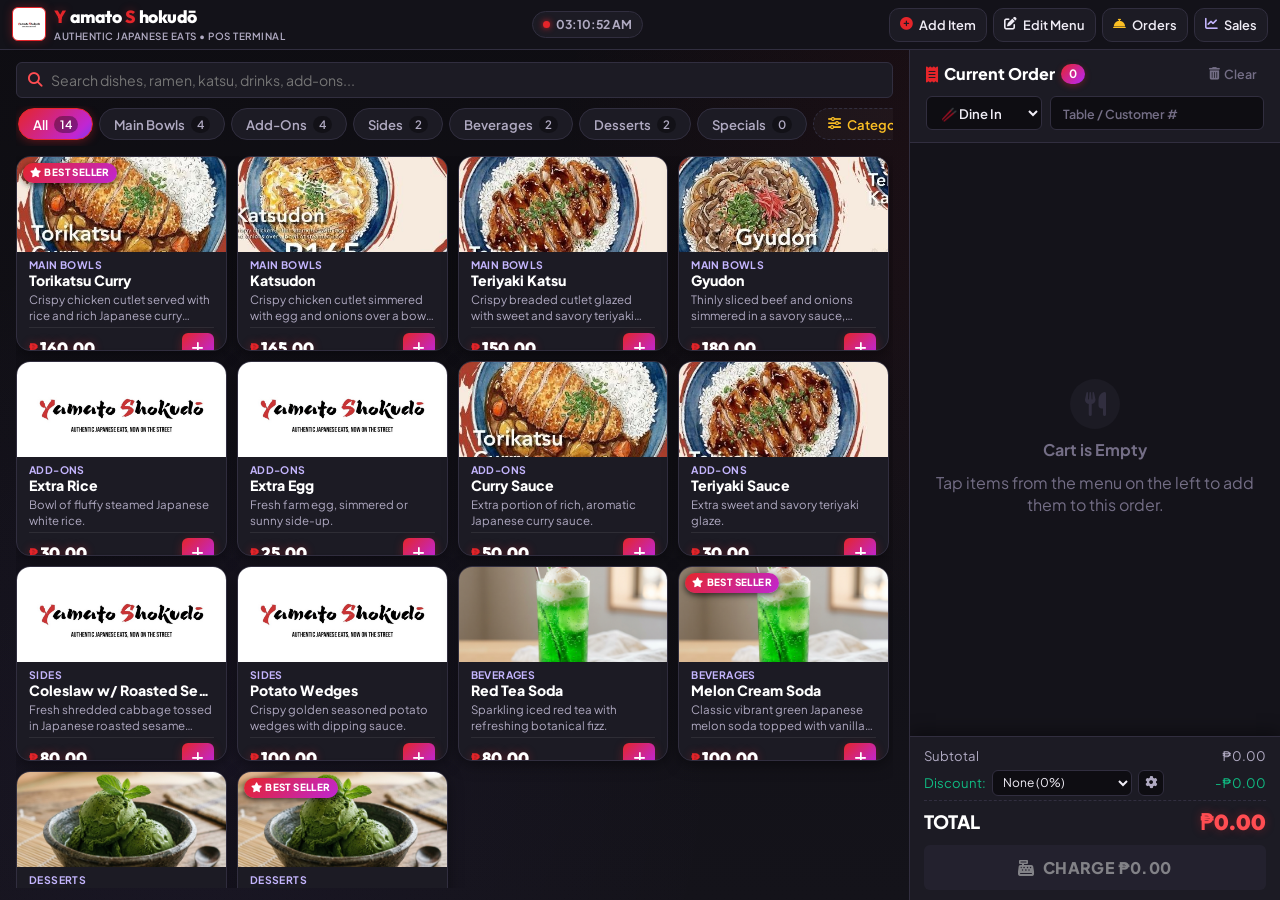
==== commit 147e9bac: "Fix Current Orders tab size to remain fixed with or without tickets, optimize tablet flexible portra" ====
--- a/index.html
+++ b/index.html
@@ -600,7 +600,7 @@
        MODAL: CURRENT / ACTIVE ORDERS (KITCHEN QUEUE & SERVING)
        ==================================================================== -->
   <div class="modal-overlay" id="modal-orders">
-    <div class="modal-card" style="max-width: 820px; width: 95%;">
+    <div class="modal-card modal-orders-card" id="modal-orders-card">
       <div class="modal-header">
         <div style="display: flex; align-items: center; gap: 8px;">
           <h3 class="modal-title">
@@ -612,7 +612,7 @@
         <button class="btn-close-modal" id="btn-close-orders-modal">&times;</button>
       </div>
 
-      <div class="modal-body" style="max-height: 65vh; overflow-y: auto;">
+      <div class="modal-body orders-modal-body" id="orders-modal-body">
         <!-- Filter Tabs: Active Queue, Completed, Cancelled -->
         <div class="orders-filter-row">
           <button class="btn-tag-action active" id="filter-orders-active" data-filter="Pending">
--- a/style.css
+++ b/style.css
@@ -2616,16 +2616,40 @@
   box-shadow: 0 2px 12px rgba(239, 68, 68, 0.45);
 }
 
+/* Fixed & Structured Current Orders Modal Card */
+.modal-orders-card {
+  width: 95% !important;
+  max-width: 860px !important;
+  height: 76vh !important;
+  min-height: 520px !important;
+  max-height: 86vh !important;
+  display: flex !important;
+  flex-direction: column !important;
+  box-sizing: border-box !important;
+}
+
+.orders-modal-body {
+  flex: 1 1 auto !important;
+  min-height: 0 !important;
+  height: 100% !important;
+  display: flex !important;
+  flex-direction: column !important;
+  overflow-y: auto !important;
+  padding: 12px 16px !important;
+  gap: 12px !important;
+}
+
+.orders-modal-body .orders-filter-row {
+  flex-shrink: 0 !important;
+}
+
 .active-orders-grid {
+  flex: 1 1 auto !important;
+  min-height: 0 !important;
+  align-content: flex-start !important;
   display: grid;
-  grid-template-columns: repeat(auto-fill, minmax(280px, 1fr));
+  grid-template-columns: repeat(auto-fill, minmax(260px, 1fr));
   gap: 10px;
-}
-
-@media (max-width: 768px) {
-  .active-orders-grid {
-    grid-template-columns: 1fr;
-  }
 }
 
 .order-queue-card {
@@ -2972,12 +2996,16 @@
 }
 
 .empty-orders-view {
-  display: flex;
-  flex-direction: column;
-  align-items: center;
-  justify-content: center;
-  padding: 40px 20px;
-  text-align: center;
+  flex: 1 1 auto !important;
+  min-height: 280px !important;
+  height: 100% !important;
+  display: flex !important;
+  flex-direction: column !important;
+  align-items: center !important;
+  justify-content: center !important;
+  margin: auto 0 !important;
+  padding: 30px 20px !important;
+  text-align: center !important;
   color: var(--text-muted);
   gap: 10px;
 }
@@ -3313,8 +3341,12 @@
   }
 }
 
-/* Tablet Portrait & Mobile Screens (<= 880px) */
-@media (max-width: 880px) {
+/* ==========================================================================
+   TABLET & MOBILE RESPONSIVE OPTIMIZATION
+   ========================================================================== */
+
+/* Universal Header & Utility Compact styling (<= 900px) */
+@media (max-width: 900px) {
   .pos-header {
     height: 48px;
     min-height: 48px;
@@ -3326,6 +3358,179 @@
   .brand-tagline {
     display: none;
   }
+
+  /* Sales Date Filter & Range in Portrait Tablet & Mobile - Zero Overlap */
+  .sales-date-filter-section {
+    flex-direction: column !important;
+    align-items: stretch !important;
+    gap: 8px !important;
+    padding: 8px 10px !important;
+    min-height: auto !important;
+  }
+  .sales-date-presets-row {
+    width: 100% !important;
+    justify-content: flex-start !important;
+    overflow-x: auto !important;
+    -webkit-overflow-scrolling: touch !important;
+    padding-bottom: 3px !important;
+    flex: none !important;
+  }
+  .sales-date-picker-wrapper {
+    width: 100% !important;
+    position: relative !important;
+  }
+  .sales-date-inputs-row {
+    width: 100% !important;
+    display: flex !important;
+    align-items: center !important;
+    justify-content: space-between !important;
+    gap: 6px !important;
+  }
+  .date-picker-input-box {
+    flex: 1 1 0 !important;
+    min-width: 0 !important;
+    height: 32px !important;
+    min-height: 32px !important;
+    padding: 4px 8px !important;
+    justify-content: space-between !important;
+  }
+  .date-input-val {
+    font-size: 0.76rem !important;
+    overflow: hidden !important;
+    text-overflow: ellipsis !important;
+    white-space: nowrap !important;
+  }
+  .date-range-arrow {
+    flex-shrink: 0 !important;
+  }
+  .btn-reset-date-filter {
+    width: 32px !important;
+    height: 32px !important;
+    min-width: 32px !important;
+    flex-shrink: 0 !important;
+  }
+  .sales-calendar-popup {
+    left: 50% !important;
+    right: auto !important;
+    transform: translateX(-50%) !important;
+    width: 310px !important;
+    max-width: calc(100vw - 32px) !important;
+  }
+}
+
+/* Tablet Flexible Portrait Screens (641px - 900px) */
+@media (min-width: 641px) and (max-width: 900px) {
+  /* Current Orders Modal: Fixed & Structured in Tablet Portrait */
+  .modal-orders-card {
+    width: 96% !important;
+    max-width: 96% !important;
+    height: 82vh !important;
+    min-height: 540px !important;
+    max-height: 90vh !important;
+  }
+
+  .orders-modal-body {
+    padding: 10px 12px !important;
+    gap: 10px !important;
+  }
+
+  .orders-modal-body .active-orders-grid {
+    grid-template-columns: repeat(auto-fill, minmax(230px, 1fr)) !important;
+    gap: 8px !important;
+  }
+
+  /* POS Workspace Split Layout for Tablet Portrait: FIXED Cart Sidebar */
+  .pos-body {
+    grid-template-columns: 1fr 295px !important;
+    height: calc(100vh - 48px) !important;
+    height: calc(100dvh - 48px) !important;
+  }
+
+  .pos-catalog-panel {
+    padding: 8px 10px !important;
+    gap: 8px !important;
+    border-right: 1px solid var(--border-color) !important;
+  }
+
+  .items-grid {
+    grid-template-columns: repeat(auto-fill, minmax(135px, 1fr)) !important;
+    gap: 8px !important;
+  }
+
+  .dish-card {
+    height: 175px !important;
+    max-height: 180px !important;
+  }
+
+  .dish-img-container {
+    height: 80px !important;
+    min-height: 80px !important;
+  }
+
+  .dish-desc {
+    display: none !important;
+  }
+
+  /* Current Order Ticket Panel: FIXED ON SCREEN in Tablet Portrait */
+  .pos-cart-panel {
+    position: relative !important;
+    transform: none !important;
+    width: 295px !important;
+    min-width: 295px !important;
+    max-width: 295px !important;
+    height: 100% !important;
+    min-height: 0 !important;
+    z-index: 10 !important;
+    box-shadow: none !important;
+    border-left: 1px solid var(--border-color) !important;
+  }
+
+  .btn-close-mobile-cart {
+    display: none !important;
+  }
+
+  .btn-mobile-cart-toggle {
+    display: none !important;
+  }
+
+  .cart-header {
+    padding: 10px 12px !important;
+    gap: 8px !important;
+  }
+
+  .order-type-select {
+    flex: 0 0 100px !important;
+    font-size: 0.78rem !important;
+    padding: 4px 6px !important;
+  }
+
+  .table-num-input {
+    font-size: 0.78rem !important;
+    padding: 4px 8px !important;
+  }
+
+  .cart-items-list {
+    flex: 1 1 0 !important;
+    min-height: 0 !important;
+    padding: 6px 8px !important;
+    gap: 6px !important;
+  }
+
+  .empty-cart-view {
+    flex: 1 1 auto !important;
+    min-height: 220px !important;
+    height: 100% !important;
+    padding: 20px 12px !important;
+  }
+
+  .cart-footer {
+    padding: 8px 10px !important;
+    gap: 6px !important;
+  }
+}
+
+/* Mobile Screens Only (<= 640px) */
+@media (max-width: 640px) {
   .btn-mobile-cart-toggle {
     display: flex !important;
     width: 36px !important;
@@ -3357,106 +3562,57 @@
     margin: 0 !important;
   }
   .pos-body {
-    grid-template-columns: 1fr;
+    grid-template-columns: 1fr !important;
   }
   .pos-catalog-panel {
-    border-right: none;
-    padding: 8px 10px;
+    border-right: none !important;
+    padding: 8px 10px !important;
   }
   .items-grid {
-    grid-template-columns: repeat(auto-fill, minmax(150px, 1fr));
-    gap: 8px;
+    grid-template-columns: repeat(auto-fill, minmax(140px, 1fr)) !important;
+    gap: 8px !important;
   }
   .dish-card {
-    height: 175px;
-    max-height: 180px;
+    height: 175px !important;
+    max-height: 180px !important;
   }
   .dish-img-container {
-    height: 80px;
-    min-height: 80px;
+    height: 80px !important;
+    min-height: 80px !important;
   }
   .dish-desc {
     display: none !important;
   }
 
-  /* Cart Slide-Over Drawer for Tablet Portrait & Mobile */
+  /* Cart Slide-Over Drawer for Mobile Phones */
   .pos-cart-panel {
-    position: fixed;
-    top: 0;
-    right: 0;
-    bottom: 0;
-    width: 88vw;
-    max-width: 400px;
-    height: 100vh;
-    height: 100dvh;
-    z-index: 1500;
-    box-shadow: -10px 0 35px rgba(0, 0, 0, 0.9);
-    transform: translateX(105%);
-    transition: transform 0.28s cubic-bezier(0.4, 0, 0.2, 1);
-    border-left: 1px solid var(--border-color);
+    position: fixed !important;
+    top: 0 !important;
+    right: 0 !important;
+    bottom: 0 !important;
+    width: 90vw !important;
+    max-width: 380px !important;
+    height: 100vh !important;
+    height: 100dvh !important;
+    z-index: 1500 !important;
+    box-shadow: -10px 0 35px rgba(0, 0, 0, 0.9) !important;
+    transform: translateX(105%) !important;
+    transition: transform 0.28s cubic-bezier(0.4, 0, 0.2, 1) !important;
+    border-left: 1px solid var(--border-color) !important;
   }
   .pos-cart-panel.mobile-open {
-    transform: translateX(0);
+    transform: translateX(0) !important;
   }
   .btn-close-mobile-cart {
     display: flex !important;
   }
-  /* Sales Date Filter & Range in Portrait Tablet & Mobile - Zero Overlap */
-  .sales-date-filter-section {
-    flex-direction: column !important;
-    align-items: stretch !important;
-    gap: 8px !important;
-    padding: 8px 10px !important;
-    min-height: auto !important;
-  }
-  .sales-date-presets-row {
-    width: 100% !important;
-    justify-content: flex-start !important;
-    overflow-x: auto !important;
-    -webkit-overflow-scrolling: touch !important;
-    padding-bottom: 3px !important;
-    flex: none !important;
-  }
-  .sales-date-picker-wrapper {
-    width: 100% !important;
-    position: relative !important;
-  }
-  .sales-date-inputs-row {
-    width: 100% !important;
-    display: flex !important;
-    align-items: center !important;
-    justify-content: space-between !important;
-    gap: 6px !important;
-  }
-  .date-picker-input-box {
-    flex: 1 1 0 !important;
-    min-width: 0 !important;
-    height: 32px !important;
-    min-height: 32px !important;
-    padding: 4px 8px !important;
-    justify-content: space-between !important;
-  }
-  .date-input-val {
-    font-size: 0.76rem !important;
-    overflow: hidden !important;
-    text-overflow: ellipsis !important;
-    white-space: nowrap !important;
-  }
-  .date-range-arrow {
-    flex-shrink: 0 !important;
-  }
-  .btn-reset-date-filter {
-    width: 32px !important;
-    height: 32px !important;
-    min-width: 32px !important;
-    flex-shrink: 0 !important;
-  }
-  .sales-calendar-popup {
-    left: 50% !important;
-    right: auto !important;
-    transform: translateX(-50%) !important;
-    width: 310px !important;
-    max-width: calc(100vw - 32px) !important;
+
+  .modal-orders-card {
+    width: 96% !important;
+    height: 85vh !important;
+  }
+  .orders-modal-body .active-orders-grid {
+    grid-template-columns: 1fr !important;
   }
 }
 
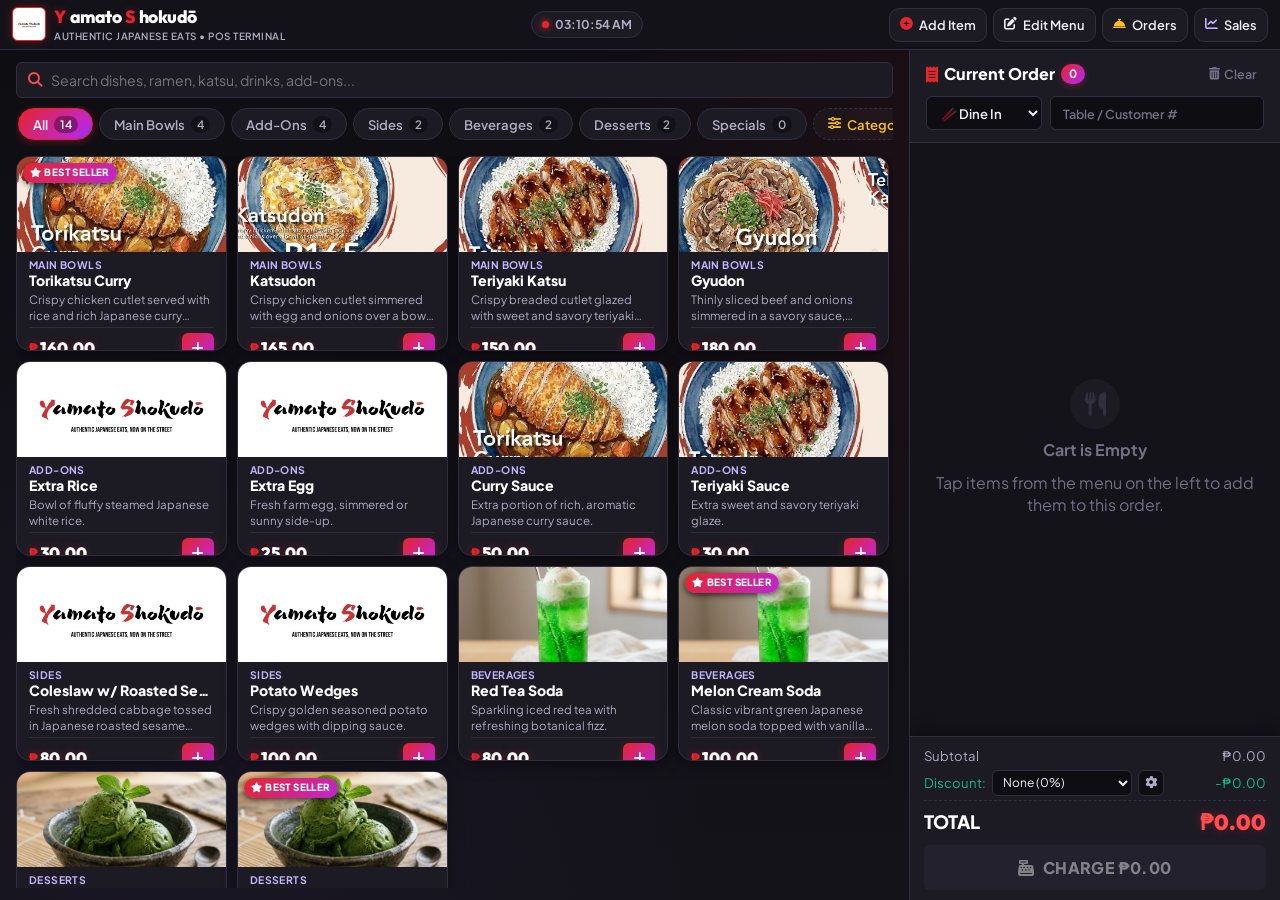
==== commit 70fc37ed: "Fix order items overlapping in View Order modal - remove hardcoded max-height, add flex-shrink:0, ad" ====
--- a/index.html
+++ b/index.html
@@ -616,13 +616,16 @@
         <!-- Filter Tabs: Active Queue, Completed, Cancelled -->
         <div class="orders-filter-row">
           <button class="btn-tag-action active" id="filter-orders-active" data-filter="Pending">
-            <i class="fa-solid fa-clock"></i> Active Queue (<span id="count-filter-active">0</span>)
+            <span class="tab-label"><i class="fa-solid fa-fire-burner"></i> Active Queue</span>
+            <span class="tab-count-badge" id="count-filter-active">0</span>
           </button>
           <button class="btn-tag-action" id="filter-orders-completed" data-filter="Completed">
-            <i class="fa-solid fa-check-double"></i> Completed (<span id="count-filter-completed">0</span>)
+            <span class="tab-label"><i class="fa-solid fa-circle-check"></i> Completed</span>
+            <span class="tab-count-badge" id="count-filter-completed">0</span>
           </button>
           <button class="btn-tag-action" id="filter-orders-cancelled" data-filter="Cancelled">
-            <i class="fa-solid fa-ban"></i> Cancelled (<span id="count-filter-cancelled">0</span>)
+            <span class="tab-label"><i class="fa-solid fa-ban"></i> Cancelled</span>
+            <span class="tab-count-badge" id="count-filter-cancelled">0</span>
           </button>
         </div>
 
@@ -667,7 +670,7 @@
         <button class="btn-close-modal" id="btn-close-order-details-modal">&times;</button>
       </div>
 
-      <div class="modal-body" style="gap: 12px; max-height: 70vh; overflow-y: auto;">
+      <div class="modal-body" style="gap: 12px;">
         <!-- Meta info banner -->
         <div class="order-details-meta-grid">
           <div class="order-details-meta-item">
--- a/style.css
+++ b/style.css
@@ -2542,51 +2542,77 @@
 }
 
 .active-orders-modal-badge {
-  background: rgba(245, 158, 11, 0.15);
-  color: var(--accent-gold);
-  border: 1px solid rgba(245, 158, 11, 0.3);
-  font-size: 0.72rem;
-  font-weight: 700;
-  padding: 2px 8px;
+  background: rgba(245, 158, 11, 0.18);
+  color: #FCD34D;
+  border: 1px solid rgba(245, 158, 11, 0.4);
+  font-size: 0.74rem;
+  font-weight: 800;
+  padding: 3px 10px;
   border-radius: var(--radius-full);
+  display: inline-flex;
+  align-items: center;
+  gap: 5px;
+  box-shadow: 0 0 10px rgba(245, 158, 11, 0.2);
 }
 
 .orders-filter-row {
-  display: flex;
+  display: grid;
+  grid-template-columns: repeat(3, 1fr);
   gap: 6px;
-  margin-bottom: 14px;
-  flex-wrap: nowrap;
-  overflow-x: auto;
-  -webkit-overflow-scrolling: touch;
-  touch-action: pan-x;
-  scrollbar-width: none;
-  padding: 4px;
-  background: rgba(14, 13, 18, 0.7);
-  border-radius: var(--radius-full);
-  border: 1px solid var(--border-color);
-  max-width: 100%;
-}
-
-.orders-filter-row::-webkit-scrollbar {
-  display: none;
+  padding: 5px;
+  background: rgba(14, 13, 18, 0.85);
+  border-radius: 12px;
+  border: 1px solid rgba(255, 255, 255, 0.08);
+  box-shadow: inset 0 2px 4px rgba(0, 0, 0, 0.4);
+  max-width: 520px;
+  width: 100%;
+  margin: 0 auto 10px auto;
+  flex-shrink: 0;
 }
 
 .orders-filter-row .btn-tag-action {
-  padding: 6px 14px;
-  font-size: 0.8rem;
-  border-radius: var(--radius-full);
+  display: flex;
+  align-items: center;
+  justify-content: center;
+  gap: 8px;
+  height: 42px;
+  padding: 0 12px;
+  font-size: 0.86rem;
+  font-weight: 600;
+  border-radius: 9px;
   border: 1px solid transparent;
   background: transparent;
   color: var(--text-secondary);
-  flex-shrink: 0;
+  cursor: pointer;
+  transition: all 0.2s cubic-bezier(0.4, 0, 0.2, 1);
+  user-select: none;
   white-space: nowrap;
-  transition: all var(--transition-fast);
+}
+
+.orders-filter-row .btn-tag-action .tab-label {
+  display: inline-flex;
+  align-items: center;
+  gap: 7px;
+}
+
+.orders-filter-row .tab-count-badge {
+  display: inline-flex;
+  align-items: center;
+  justify-content: center;
+  min-width: 22px;
+  height: 20px;
+  padding: 0 6px;
+  border-radius: 10px;
+  font-size: 0.74rem;
+  font-weight: 800;
+  background: rgba(255, 255, 255, 0.08);
+  color: var(--text-muted);
+  transition: all 0.2s ease;
 }
 
 .orders-filter-row .btn-tag-action:hover {
-  background: var(--bg-card-hover);
+  background: rgba(255, 255, 255, 0.05);
   color: var(--text-white);
-  border-color: var(--border-color);
 }
 
 .orders-filter-row .btn-tag-action.active {
@@ -2596,46 +2622,62 @@
 
 /* Specific Active Tab Highlights */
 .orders-filter-row #filter-orders-active.active {
-  background: linear-gradient(135deg, #F59E0B, #D97706);
-  border-color: #F59E0B;
+  background: linear-gradient(135deg, #F59E0B 0%, #D97706 100%);
+  border-color: rgba(245, 158, 11, 0.6);
   color: #FFF;
-  box-shadow: 0 2px 12px rgba(245, 158, 11, 0.45);
+  box-shadow: 0 3px 14px rgba(245, 158, 11, 0.4);
+}
+.orders-filter-row #filter-orders-active.active .tab-count-badge {
+  background: rgba(0, 0, 0, 0.28);
+  color: #FFF;
 }
 
 .orders-filter-row #filter-orders-completed.active {
-  background: linear-gradient(135deg, #10B981, #059669);
-  border-color: #10B981;
+  background: linear-gradient(135deg, #10B981 0%, #059669 100%);
+  border-color: rgba(16, 185, 129, 0.6);
   color: #FFF;
-  box-shadow: 0 2px 12px rgba(16, 185, 129, 0.45);
+  box-shadow: 0 3px 14px rgba(16, 185, 129, 0.4);
+}
+.orders-filter-row #filter-orders-completed.active .tab-count-badge {
+  background: rgba(0, 0, 0, 0.28);
+  color: #FFF;
 }
 
 .orders-filter-row #filter-orders-cancelled.active {
-  background: linear-gradient(135deg, #EF4444, #DC2626);
-  border-color: #EF4444;
+  background: linear-gradient(135deg, #EF4444 0%, #DC2626 100%);
+  border-color: rgba(239, 68, 68, 0.6);
   color: #FFF;
-  box-shadow: 0 2px 12px rgba(239, 68, 68, 0.45);
+  box-shadow: 0 3px 14px rgba(239, 68, 68, 0.4);
+}
+.orders-filter-row #filter-orders-cancelled.active .tab-count-badge {
+  background: rgba(0, 0, 0, 0.28);
+  color: #FFF;
 }
 
 /* Fixed & Structured Current Orders Modal Card */
 .modal-orders-card {
   width: 95% !important;
-  max-width: 860px !important;
-  height: 76vh !important;
-  min-height: 520px !important;
+  max-width: 880px !important;
+  height: auto !important;
   max-height: 86vh !important;
+  min-height: 440px !important;
   display: flex !important;
   flex-direction: column !important;
   box-sizing: border-box !important;
+  border-radius: 18px !important;
+  background: #14131A !important;
+  border: 1px solid rgba(255, 255, 255, 0.1) !important;
+  box-shadow: 0 20px 60px rgba(0, 0, 0, 0.75) !important;
+  overflow: hidden;
 }
 
 .orders-modal-body {
   flex: 1 1 auto !important;
   min-height: 0 !important;
-  height: 100% !important;
   display: flex !important;
   flex-direction: column !important;
   overflow-y: auto !important;
-  padding: 12px 16px !important;
+  padding: 14px 18px !important;
   gap: 12px !important;
 }
 
@@ -2644,49 +2686,67 @@
 }
 
 .active-orders-grid {
-  flex: 1 1 auto !important;
-  min-height: 0 !important;
-  align-content: flex-start !important;
+  flex: 1 1 auto;
+  min-height: 0;
   display: grid;
-  grid-template-columns: repeat(auto-fill, minmax(260px, 1fr));
+  grid-template-columns: repeat(2, 1fr);
+  gap: 16px;
+  align-items: stretch;
+  padding-bottom: 6px;
+}
+
+.active-orders-grid.single-order {
+  grid-template-columns: minmax(340px, 480px) !important;
+  justify-content: center !important;
+}
+
+.order-queue-card {
+  background: linear-gradient(180deg, rgba(28, 27, 38, 0.96) 0%, rgba(20, 19, 28, 0.98) 100%);
+  border: 1px solid rgba(255, 255, 255, 0.08);
+  border-radius: 14px;
+  padding: 14px;
+  display: flex;
+  flex-direction: column;
   gap: 10px;
-}
-
-.order-queue-card {
-  background: var(--bg-card);
-  border: 1px solid var(--border-color);
-  border-radius: var(--radius-md);
-  padding: 10px 12px;
-  display: flex;
-  flex-direction: column;
-  justify-content: space-between;
-  gap: 6px;
-  transition: var(--transition-fast);
+  transition: all 0.2s cubic-bezier(0.4, 0, 0.2, 1);
   position: relative;
-  height: 126px;
-  min-height: 126px;
-  max-height: 126px;
   box-sizing: border-box;
+  box-shadow: 0 4px 16px rgba(0, 0, 0, 0.35);
+  overflow: hidden;
+  height: 100%;
+  min-height: 275px;
 }
 
 .order-queue-card:hover {
-  background: var(--bg-card-hover);
-  border-color: rgba(255, 255, 255, 0.2);
-  box-shadow: 0 6px 18px rgba(0, 0, 0, 0.4);
+  background: linear-gradient(180deg, rgba(34, 32, 46, 0.98) 0%, rgba(24, 23, 34, 0.99) 100%);
+  box-shadow: 0 8px 24px rgba(0, 0, 0, 0.5);
 }
 
 .order-queue-card.status-pending {
-  border-left: 4px solid var(--accent-gold);
+  border-top: 3px solid var(--accent-gold);
+  border-left: 1px solid rgba(245, 158, 11, 0.3);
+}
+.order-queue-card.status-pending:hover {
+  border-color: rgba(245, 158, 11, 0.6) rgba(255, 255, 255, 0.15) rgba(255, 255, 255, 0.15) rgba(245, 158, 11, 0.6);
+  box-shadow: 0 8px 26px rgba(245, 158, 11, 0.14), 0 4px 16px rgba(0, 0, 0, 0.5);
+  transform: translateY(-2px);
 }
 
 .order-queue-card.status-completed {
-  border-left: 4px solid var(--accent-green);
-  opacity: 0.95;
+  border-top: 3px solid var(--accent-green);
+  border-left: 1px solid rgba(16, 185, 129, 0.3);
+  opacity: 0.92;
+}
+.order-queue-card.status-completed:hover {
+  border-color: rgba(16, 185, 129, 0.6) rgba(255, 255, 255, 0.15) rgba(255, 255, 255, 0.15) rgba(16, 185, 129, 0.6);
+  box-shadow: 0 8px 26px rgba(16, 185, 129, 0.12), 0 4px 16px rgba(0, 0, 0, 0.5);
+  transform: translateY(-2px);
 }
 
 .order-queue-card.status-cancelled {
-  border-left: 4px solid var(--primary-red);
-  opacity: 0.75;
+  border-top: 3px solid var(--primary-red);
+  border-left: 1px solid rgba(239, 68, 68, 0.25);
+  opacity: 0.78;
 }
 
 .order-queue-header {
@@ -2700,147 +2760,325 @@
 .order-queue-meta {
   display: flex;
   flex-direction: column;
-  gap: 2px;
+  gap: 4px;
+  min-width: 0;
+}
+
+.order-queue-title-row {
+  display: flex;
+  align-items: center;
+  gap: 8px;
+  flex-wrap: wrap;
 }
 
 .order-queue-number {
-  font-size: 1.05rem;
+  font-size: 1.25rem;
+  font-weight: 900;
+  color: #FFF;
+  font-family: 'Outfit', sans-serif;
+  letter-spacing: 0.5px;
+  line-height: 1.1;
+}
+
+.order-queue-dining-tag {
+  display: inline-flex;
+  align-items: center;
+  gap: 4px;
+  font-size: 0.72rem;
+  font-weight: 700;
+  padding: 3px 8px;
+  border-radius: 6px;
+  background: rgba(255, 255, 255, 0.08);
+  color: var(--text-secondary);
+  border: 1px solid rgba(255, 255, 255, 0.1);
+  white-space: nowrap;
+}
+
+.order-queue-dining-tag.takeout {
+  background: rgba(59, 130, 246, 0.15);
+  color: #93c5fd;
+  border-color: rgba(59, 130, 246, 0.35);
+}
+
+.order-queue-status {
+  display: flex;
+  flex-direction: column;
+  align-items: flex-end;
+  gap: 4px;
+  flex-shrink: 0;
+}
+
+.order-time-tag {
+  font-size: 0.72rem;
+  color: var(--text-muted);
+  display: inline-flex;
+  align-items: center;
+  gap: 4px;
+  font-weight: 600;
+}
+
+.order-status-pill {
+  display: inline-flex;
+  align-items: center;
+  gap: 5px;
+  font-size: 0.68rem;
+  font-weight: 800;
+  padding: 3px 8px;
+  border-radius: var(--radius-full);
+  text-transform: uppercase;
+  letter-spacing: 0.4px;
+}
+
+.status-pulse-dot {
+  width: 6px;
+  height: 6px;
+  border-radius: 50%;
+  display: inline-block;
+  flex-shrink: 0;
+}
+
+.order-status-pill.status-pending {
+  background: rgba(245, 158, 11, 0.18);
+  color: var(--accent-gold);
+  border: 1px solid rgba(245, 158, 11, 0.4);
+}
+.order-status-pill.status-pending .status-pulse-dot {
+  background: var(--accent-gold);
+  box-shadow: 0 0 6px var(--accent-gold);
+  animation: pulseDot 1.6s infinite ease-in-out;
+}
+
+@keyframes pulseDot {
+  0%, 100% { transform: scale(1); opacity: 1; }
+  50% { transform: scale(1.3); opacity: 0.6; }
+}
+
+.order-status-pill.status-completed {
+  background: rgba(16, 185, 129, 0.18);
+  color: var(--accent-green);
+  border: 1px solid rgba(16, 185, 129, 0.4);
+}
+.order-status-pill.status-completed .status-pulse-dot {
+  background: var(--accent-green);
+}
+
+.order-status-pill.status-cancelled {
+  background: rgba(229, 37, 42, 0.18);
+  color: #f87171;
+  border: 1px solid rgba(229, 37, 42, 0.4);
+}
+.order-status-pill.status-cancelled .status-pulse-dot {
+  background: #f87171;
+}
+
+/* Items Preview Box */
+.order-queue-items-box {
+  background: rgba(12, 11, 16, 0.65);
+  border: 1px solid rgba(255, 255, 255, 0.06);
+  border-radius: 10px;
+  padding: 8px 10px;
+  display: flex;
+  flex-direction: column;
+  gap: 6px;
+  cursor: pointer;
+  transition: all 0.18s ease;
+  flex: 1 1 auto;
+  min-height: 102px;
+  max-height: 108px;
+  box-sizing: border-box;
+}
+
+.order-queue-items-box:hover {
+  background: rgba(20, 18, 28, 0.85);
+  border-color: rgba(255, 255, 255, 0.14);
+}
+
+.order-queue-items-header {
+  display: flex;
+  justify-content: space-between;
+  align-items: center;
+  font-size: 0.7rem;
+  color: var(--text-muted);
+  font-weight: 700;
+  text-transform: uppercase;
+  letter-spacing: 0.3px;
+  border-bottom: 1px dashed rgba(255, 255, 255, 0.08);
+  padding-bottom: 4px;
+  flex-shrink: 0;
+}
+
+.order-queue-items-title {
+  display: inline-flex;
+  align-items: center;
+  gap: 5px;
+  color: var(--text-secondary);
+}
+
+.order-queue-tap-prompt {
+  color: var(--accent-gold);
+  font-size: 0.68rem;
+  display: inline-flex;
+  align-items: center;
+  gap: 3px;
+  transition: transform 0.15s ease;
+}
+.order-queue-items-box:hover .order-queue-tap-prompt {
+  transform: translateX(2px);
+}
+
+.order-queue-items-list {
+  display: flex;
+  flex-direction: column;
+  gap: 4px;
+  flex: 1 1 auto;
+  overflow-y: auto;
+}
+
+.order-queue-item-row {
+  display: flex;
+  align-items: center;
+  justify-content: space-between;
+  gap: 6px;
+  font-size: 0.82rem;
+  line-height: 1.35;
+}
+
+.order-queue-item-left {
+  display: flex;
+  align-items: center;
+  gap: 6px;
+  min-width: 0;
+  overflow: hidden;
+}
+
+.order-queue-item-qty {
+  font-weight: 800;
+  font-size: 0.82rem;
+  color: var(--accent-gold);
+  flex-shrink: 0;
+  min-width: 18px;
+}
+
+.order-queue-item-name {
+  color: #F1F5F9;
+  font-weight: 600;
+  white-space: nowrap;
+  overflow: hidden;
+  text-overflow: ellipsis;
+}
+
+.order-queue-item-note {
+  font-size: 0.68rem;
+  font-weight: 600;
+  color: #fde047;
+  background: rgba(234, 179, 8, 0.16);
+  border: 1px solid rgba(234, 179, 8, 0.35);
+  padding: 1px 5px;
+  border-radius: 4px;
+  flex-shrink: 0;
+  max-width: 120px;
+  white-space: nowrap;
+  overflow: hidden;
+  text-overflow: ellipsis;
+  display: inline-flex;
+  align-items: center;
+  gap: 3px;
+}
+
+.order-queue-overflow-tag {
+  font-size: 0.72rem;
+  color: var(--accent-purple-light);
+  font-weight: 600;
+  display: inline-flex;
+  align-items: center;
+  gap: 4px;
+  padding-top: 2px;
+}
+
+/* Summary Row */
+.order-queue-summary-row {
+  display: flex;
+  align-items: center;
+  justify-content: space-between;
+  gap: 8px;
+  padding-top: 6px;
+  border-top: 1px dashed rgba(255, 255, 255, 0.08);
+  margin-top: auto;
+  flex-shrink: 0;
+}
+
+.order-queue-paymethod {
+  font-size: 0.74rem;
+  color: var(--text-secondary);
+  display: inline-flex;
+  align-items: center;
+  gap: 5px;
+  background: rgba(255, 255, 255, 0.05);
+  border: 1px solid rgba(255, 255, 255, 0.07);
+  padding: 3px 8px;
+  border-radius: 6px;
+  font-weight: 600;
+}
+
+.order-queue-total {
+  display: flex;
+  align-items: baseline;
+  gap: 5px;
+}
+
+.order-queue-total .total-lbl {
+  font-size: 0.74rem;
+  color: var(--text-muted);
+  font-weight: 600;
+}
+
+.order-queue-total .total-val {
+  font-size: 1.08rem;
   font-weight: 900;
   color: #FFF;
   font-family: 'Outfit', sans-serif;
   letter-spacing: 0.3px;
 }
 
-.order-queue-type {
-  font-size: 0.72rem;
-  color: var(--text-secondary);
-  font-weight: 600;
-  display: flex;
-  align-items: center;
-  gap: 4px;
-  flex-wrap: wrap;
-}
-
-.order-queue-qty-badge {
-  display: inline-flex;
-  align-items: center;
-  font-size: 0.65rem;
-  font-weight: 700;
-  color: var(--accent-purple-light);
-  background: rgba(139, 92, 246, 0.15);
-  border: 1px solid rgba(139, 92, 246, 0.3);
-  padding: 1px 6px;
-  border-radius: var(--radius-full);
-}
-
-.order-queue-status {
-  display: flex;
-  flex-direction: column;
-  align-items: flex-end;
-  gap: 2px;
+/* Tablet-friendly Action Buttons */
+.order-queue-footer {
+  margin-top: 2px;
+  padding-top: 0;
   flex-shrink: 0;
 }
 
-.order-time-tag {
-  font-size: 0.7rem;
-  color: var(--text-muted);
-}
-
-.order-status-pill {
-  font-size: 0.65rem;
-  font-weight: 800;
-  padding: 2px 7px;
-  border-radius: var(--radius-full);
-  text-transform: uppercase;
-  letter-spacing: 0.4px;
-}
-
-.order-status-pill.status-pending {
-  background: rgba(245, 158, 11, 0.2);
-  color: var(--accent-gold);
-  border: 1px solid rgba(245, 158, 11, 0.4);
-}
-
-.order-status-pill.status-completed {
-  background: rgba(16, 185, 129, 0.2);
-  color: var(--accent-green);
-  border: 1px solid rgba(16, 185, 129, 0.4);
-}
-
-.order-status-pill.status-cancelled {
-  background: rgba(229, 37, 42, 0.2);
-  color: var(--primary-red);
-  border: 1px solid rgba(229, 37, 42, 0.4);
-}
-
-.order-queue-summary-row {
-  display: flex;
-  align-items: center;
-  justify-content: space-between;
-  border-top: 1px dashed rgba(255, 255, 255, 0.08);
-  padding-top: 5px;
-}
-
-.order-queue-total {
+.order-queue-actions {
+  display: flex;
+  align-items: center;
+  gap: 8px;
+  width: 100%;
+}
+
+.btn-order-action {
+  height: 40px;
+  padding: 0 14px;
+  border-radius: 10px;
   font-size: 0.82rem;
-  color: var(--text-secondary);
-}
-
-.order-queue-total strong {
-  font-size: 0.98rem;
-  font-weight: 900;
-  color: #FFF;
-  font-family: 'Outfit', sans-serif;
-}
-
-.order-queue-footer {
-  display: flex;
-  align-items: center;
-  justify-content: flex-end;
-  margin-top: auto;
-}
-
-.order-queue-actions {
-  display: flex;
-  align-items: center;
-  gap: 5px;
-  width: 100%;
-  justify-content: flex-end;
-}
-
-.btn-order-action {
-  height: 28px;
-  padding: 0 10px;
-  border-radius: var(--radius-sm);
-  font-size: 0.76rem;
   font-weight: 700;
   cursor: pointer;
   display: inline-flex;
   align-items: center;
   justify-content: center;
-  gap: 4px;
-  transition: var(--transition-fast);
-}
-
-.btn-order-action.complete {
-  background: linear-gradient(135deg, #10B981 0%, #059669 100%);
-  color: #FFF;
-  border: 1px solid #10B981;
-  box-shadow: 0 2px 8px rgba(16, 185, 129, 0.35);
-}
-
-.btn-order-action.complete:hover {
-  background: linear-gradient(135deg, #059669 0%, #047857 100%);
-  transform: translateY(-1px);
-  box-shadow: 0 4px 12px rgba(16, 185, 129, 0.5);
+  gap: 6px;
+  transition: all 0.2s cubic-bezier(0.4, 0, 0.2, 1);
+  user-select: none;
+  border: 1px solid transparent;
+  box-sizing: border-box;
 }
 
 .btn-order-action.cancel {
+  height: 40px;
+  padding: 0 12px;
   background: rgba(229, 37, 42, 0.12);
-  color: #FF6B6B;
-  border: 1px solid rgba(229, 37, 42, 0.35);
-}
-
+  color: #fca5a5;
+  border: 1px solid rgba(229, 37, 42, 0.3);
+  flex-shrink: 0;
+}
 .btn-order-action.cancel:hover {
   background: var(--primary-red);
   color: #FFF;
@@ -2849,27 +3087,47 @@
 }
 
 .btn-order-action.view {
-  background: rgba(139, 92, 246, 0.15);
+  height: 40px;
+  padding: 0 14px;
+  background: rgba(139, 92, 246, 0.14);
   color: var(--accent-purple-light);
   border: 1px solid rgba(139, 92, 246, 0.35);
-}
-
+  flex-shrink: 0;
+}
 .btn-order-action.view:hover {
   background: var(--accent-purple);
   color: #FFF;
   border-color: var(--accent-purple);
   transform: translateY(-1px);
-  box-shadow: 0 2px 8px rgba(139, 92, 246, 0.4);
+  box-shadow: 0 4px 14px rgba(139, 92, 246, 0.4);
+}
+.btn-order-action.view.full-width {
+  flex: 1;
+}
+
+.btn-order-action.complete {
+  flex: 1;
+  height: 40px;
+  background: linear-gradient(135deg, #10B981 0%, #059669 100%);
+  color: #FFF;
+  border: 1px solid #10B981;
+  box-shadow: 0 2px 10px rgba(16, 185, 129, 0.35);
+}
+.btn-order-action.complete:hover {
+  background: linear-gradient(135deg, #059669 0%, #047857 100%);
+  box-shadow: 0 4px 16px rgba(16, 185, 129, 0.5);
+  transform: translateY(-1px);
 }
 
 .btn-order-action.receipt {
-  background: var(--bg-deep);
-  color: var(--text-secondary);
-  border: 1px solid var(--border-color);
-}
-
+  flex: 1;
+  height: 40px;
+  background: rgba(255, 255, 255, 0.08);
+  color: #F1F5F9;
+  border: 1px solid rgba(255, 255, 255, 0.14);
+}
 .btn-order-action.receipt:hover {
-  background: var(--bg-card-hover);
+  background: rgba(255, 255, 255, 0.16);
   color: #FFF;
   border-color: var(--accent-gold);
   transform: translateY(-1px);
@@ -2886,6 +3144,7 @@
   border: 1px solid var(--border-color);
   border-radius: var(--radius-md);
   padding: 10px 12px;
+  flex-shrink: 0;
 }
 
 .order-details-meta-item {
@@ -2913,8 +3172,9 @@
   border: 1px solid var(--border-color);
   border-radius: var(--radius-md);
   overflow: hidden;
-  max-height: 220px;
-  overflow-y: auto;
+  flex-shrink: 0;
+  width: 100%;
+  box-sizing: border-box;
 }
 
 .order-details-items-table {
@@ -2933,20 +3193,22 @@
   padding: 8px 10px;
   text-align: left;
   border-bottom: 1px solid var(--border-color);
-  position: sticky;
-  top: 0;
-  z-index: 1;
 }
 
 .order-details-items-table td {
   padding: 8px 10px;
   border-bottom: 1px solid rgba(255, 255, 255, 0.04);
-  vertical-align: top;
+  vertical-align: middle;
+}
+
+.order-details-items-table tbody tr:last-child td {
+  border-bottom: none;
 }
 
 .order-detail-item-name {
   font-weight: 700;
   color: var(--text-white);
+  line-height: 1.3;
 }
 
 .order-detail-item-note {
@@ -2967,6 +3229,7 @@
   display: flex;
   flex-direction: column;
   gap: 5px;
+  flex-shrink: 0;
 }
 
 .order-details-summary-box .summary-line {
@@ -2996,31 +3259,50 @@
 }
 
 .empty-orders-view {
-  flex: 1 1 auto !important;
-  min-height: 280px !important;
-  height: 100% !important;
+  display: none;
+  flex: 1 1 auto;
+  min-height: 240px;
+  flex-direction: column;
+  align-items: center;
+  justify-content: center;
+  margin: auto;
+  padding: 40px 20px;
+  text-align: center;
+  color: var(--text-muted);
+  gap: 12px;
+}
+
+.empty-orders-view.show {
   display: flex !important;
-  flex-direction: column !important;
-  align-items: center !important;
-  justify-content: center !important;
-  margin: auto 0 !important;
-  padding: 30px 20px !important;
-  text-align: center !important;
-  color: var(--text-muted);
-  gap: 10px;
 }
 
 .empty-orders-icon {
-  width: 56px;
-  height: 56px;
+  width: 64px;
+  height: 64px;
   border-radius: 50%;
-  background: var(--bg-card);
+  background: rgba(255, 255, 255, 0.04);
   display: flex;
   align-items: center;
   justify-content: center;
-  font-size: 1.8rem;
-  color: var(--accent-green);
-  border: 1px solid var(--border-color);
+  font-size: 2rem;
+  color: var(--accent-gold);
+  border: 1px solid rgba(255, 255, 255, 0.08);
+  box-shadow: 0 4px 16px rgba(0, 0, 0, 0.35);
+}
+
+.empty-orders-view h4 {
+  font-size: 1.15rem;
+  color: #FFF;
+  margin: 0;
+  font-weight: 700;
+}
+
+.empty-orders-view p {
+  font-size: 0.86rem;
+  color: var(--text-secondary);
+  margin: 0;
+  max-width: 360px;
+  line-height: 1.45;
 }
 
 /* Toast Notifications */
@@ -3424,19 +3706,19 @@
   .modal-orders-card {
     width: 96% !important;
     max-width: 96% !important;
-    height: 82vh !important;
-    min-height: 540px !important;
+    height: auto !important;
+    min-height: 440px !important;
     max-height: 90vh !important;
   }
 
   .orders-modal-body {
-    padding: 10px 12px !important;
-    gap: 10px !important;
+    padding: 12px 14px !important;
+    gap: 12px !important;
   }
 
   .orders-modal-body .active-orders-grid {
-    grid-template-columns: repeat(auto-fill, minmax(230px, 1fr)) !important;
-    gap: 8px !important;
+    grid-template-columns: repeat(2, 1fr) !important;
+    gap: 12px !important;
   }
 
   /* POS Workspace Split Layout for Tablet Portrait: FIXED Cart Sidebar */
@@ -3609,10 +3891,30 @@
 
   .modal-orders-card {
     width: 96% !important;
-    height: 85vh !important;
+    height: auto !important;
+    max-height: 92vh !important;
+    min-height: 400px !important;
+    border-radius: 14px !important;
   }
   .orders-modal-body .active-orders-grid {
     grid-template-columns: 1fr !important;
+    gap: 10px !important;
+  }
+  .orders-filter-row {
+    padding: 3px !important;
+    gap: 4px !important;
+  }
+  .orders-filter-row .btn-tag-action {
+    height: 38px !important;
+    padding: 0 6px !important;
+    font-size: 0.76rem !important;
+    gap: 5px !important;
+  }
+  .orders-filter-row .tab-count-badge {
+    min-width: 18px !important;
+    height: 18px !important;
+    font-size: 0.68rem !important;
+    padding: 0 4px !important;
   }
 }
 
@@ -3675,6 +3977,53 @@
     height: 26px !important;
     min-width: 26px !important;
     min-height: 26px !important;
+  }
+
+  /* Compact adaptive Order Details modal in landscape & tablet */
+  #modal-order-details .modal-card {
+    max-height: 95vh !important;
+  }
+  #modal-order-details .modal-header {
+    padding: 10px 14px !important;
+  }
+  #modal-order-details .modal-body {
+    padding: 10px 14px !important;
+    gap: 8px !important;
+  }
+  #modal-order-details .order-details-meta-grid {
+    padding: 6px 10px !important;
+    gap: 4px 8px !important;
+  }
+  #modal-order-details .order-details-summary-box {
+    padding: 8px 12px !important;
+    gap: 4px !important;
+  }
+  #modal-order-details .modal-footer {
+    padding: 8px 14px !important;
+  }
+}
+
+@media (max-height: 600px) {
+  #modal-order-details .modal-card {
+    max-height: 96vh !important;
+  }
+  #modal-order-details .modal-header {
+    padding: 8px 12px !important;
+  }
+  #modal-order-details .modal-body {
+    padding: 8px 12px !important;
+    gap: 6px !important;
+  }
+  #modal-order-details .order-details-meta-grid {
+    padding: 6px 8px !important;
+    gap: 3px 6px !important;
+  }
+  #modal-order-details .order-details-summary-box {
+    padding: 6px 10px !important;
+    gap: 3px !important;
+  }
+  #modal-order-details .modal-footer {
+    padding: 6px 12px !important;
   }
 }
 
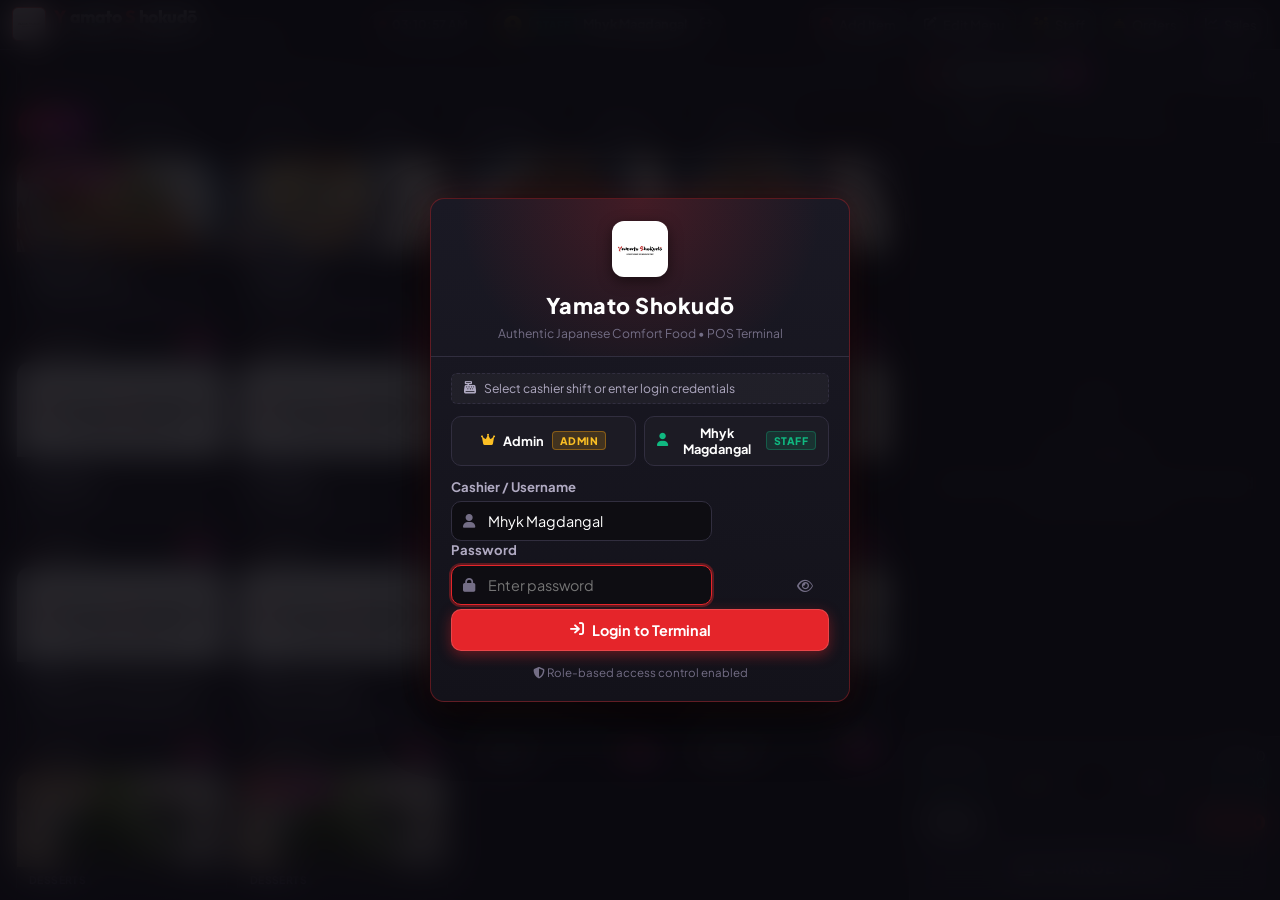
==== commit d1cc9ea8: "Implement Cashier Terminal Login, Employee and Admin Role Permissions, Admin Authorization for disco" ====
--- a/index.html
+++ b/index.html
@@ -13,7 +13,7 @@
 
   <!-- Google Fonts & Font Awesome Icons (100% Offline Local Bundle) -->
   <link rel="stylesheet" href="assets/fontawesome/css/all.min.css">
-  <link rel="stylesheet" href="style.css?v=30">
+  <link rel="stylesheet" href="style.css?v=31">
 </head>
 <body>
 
@@ -38,19 +38,37 @@
           <span class="live-dot"></span>
           <span id="pos-live-clock">--:--:--</span>
         </div>
+
+        <!-- Cashier Shift & Profile Indicator -->
+        <div class="header-cashier-pill" id="header-cashier-pill" title="Current Cashier Shift">
+          <i class="fa-solid fa-circle-user cashier-avatar-icon"></i>
+          <div class="cashier-info">
+            <span class="cashier-role-badge" id="header-user-role">Staff</span>
+            <span class="cashier-name" id="header-cashier-name">Mhyk Magdangal</span>
+          </div>
+          <button type="button" class="btn-cashier-logout" id="btn-cashier-logout" title="Switch User / Logout">
+            <i class="fa-solid fa-arrow-right-from-bracket"></i>
+          </button>
+        </div>
       </div>
 
       <div class="header-actions">
-        <!-- Add / Manage Menu Item Button -->
-        <button class="btn-nav-action" id="btn-open-add-item" title="Add New Item to Menu">
+        <!-- Add / Manage Menu Item Button (Admin Only) -->
+        <button class="btn-nav-action admin-only-ui" id="btn-open-add-item" title="Add New Item to Menu">
           <i class="fa-solid fa-circle-plus" style="color: var(--primary-red);"></i>
           <span>Add Item</span>
         </button>
 
-        <!-- Manage Mode Toggle -->
-        <button class="btn-nav-action" id="btn-toggle-manage-mode" title="Toggle Edit/Delete Mode on Catalog">
+        <!-- Manage Mode Toggle (Admin Only) -->
+        <button class="btn-nav-action admin-only-ui" id="btn-toggle-manage-mode" title="Toggle Edit/Delete Mode on Catalog">
           <i class="fa-solid fa-pen-to-square"></i>
           <span id="manage-mode-label">Edit Menu</span>
+        </button>
+
+        <!-- Staff / Employee Accounts Management (Admin Only) -->
+        <button class="btn-nav-action admin-only-ui" id="btn-open-staff-mgmt" title="Manage Staff Accounts (Admin Only)">
+          <i class="fa-solid fa-users-gear" style="color: var(--accent-gold);"></i>
+          <span>Staff</span>
         </button>
 
         <!-- Current / Active Orders Queue -->
@@ -480,6 +498,9 @@
               <span id="receipt-dining-type">DINE IN (Table 1)</span>
               <span id="receipt-pay-method">CASH</span>
             </div>
+            <div class="receipt-meta-row">
+              <span id="receipt-cashier-name">Cashier: Mhyk Magdangal</span>
+            </div>
 
             <div class="receipt-divider"></div>
 
@@ -542,6 +563,7 @@
               <div class="kitchen-order-number" id="kitchen-order-id">ORDER #0001</div>
               <div>
                 <span class="kitchen-meta-pill" id="kitchen-dining-type">DINE IN (Table 1)</span>
+                <span class="kitchen-meta-pill" id="kitchen-cashier-name">Cashier: Mhyk Magdangal</span>
               </div>
               <div class="kitchen-meta-sub" id="kitchen-date-time">2026-10-01 21:35</div>
             </div>
@@ -688,6 +710,10 @@
           <div class="order-details-meta-item">
             <span class="meta-label">Total Items</span>
             <span class="meta-val" id="order-details-count">0 items</span>
+          </div>
+          <div class="order-details-meta-item">
+            <span class="meta-label">Cashier</span>
+            <span class="meta-val" id="order-details-cashier">--</span>
           </div>
         </div>
 
@@ -1065,10 +1091,186 @@
     </div>
   </div>
 
+  <!-- ====================================================================
+       MODAL: CASHIER & ADMIN TERMINAL LOGIN
+       ==================================================================== -->
+  <div class="modal-overlay login-overlay" id="modal-login">
+    <div class="modal-card modal-login-card">
+      <div class="login-brand-header">
+        <img src="assets/logo.png" alt="Yamato Shokudo Logo" class="login-logo-img">
+        <h2 class="login-brand-title"><span class="red-char">Y</span>amato <span class="red-char">S</span>hokudō</h2>
+        <div class="login-sub-title">Authentic Japanese Comfort Food • POS Terminal</div>
+      </div>
+
+      <div class="modal-body login-modal-body">
+        <div class="login-instruction-pill">
+          <i class="fa-solid fa-cash-register"></i>
+          <span>Select cashier shift or enter login credentials</span>
+        </div>
+
+        <!-- Quick Switcher Chips -->
+        <div class="login-quick-chips" id="login-quick-chips">
+          <!-- Dynamically populated cashier chips -->
+        </div>
+
+        <form id="login-form" class="login-form" onsubmit="return false;">
+          <div class="form-group">
+            <label class="form-label" for="login-username">Cashier / Username</label>
+            <div class="login-input-wrap">
+              <i class="fa-solid fa-user login-field-icon"></i>
+              <input type="text" id="login-username" class="form-input login-input" placeholder="e.g. Mhyk Magdangal or admin" autocomplete="username" required>
+            </div>
+          </div>
+
+          <div class="form-group">
+            <label class="form-label" for="login-password">Password</label>
+            <div class="login-input-wrap">
+              <i class="fa-solid fa-lock login-field-icon"></i>
+              <input type="password" id="login-password" class="form-input login-input" placeholder="Enter password" autocomplete="current-password" required>
+              <button type="button" class="btn-toggle-password" id="btn-toggle-login-pass" title="Toggle Show Password">
+                <i class="fa-regular fa-eye"></i>
+              </button>
+            </div>
+          </div>
+
+          <div class="login-error-box" id="login-error-box" style="display: none;">
+            <i class="fa-solid fa-circle-exclamation"></i>
+            <span id="login-error-text">Invalid username or password.</span>
+          </div>
+
+          <button type="button" class="btn-login-submit" id="btn-submit-login">
+            <i class="fa-solid fa-arrow-right-to-bracket"></i>
+            <span>Login to Terminal</span>
+          </button>
+        </form>
+
+        <div class="login-footer-hint">
+          <span><i class="fa-solid fa-shield-halved"></i> Role-based access control enabled</span>
+        </div>
+      </div>
+    </div>
+  </div>
+
+  <!-- ====================================================================
+       MODAL: ADMIN AUTHORIZATION PROMPT (DISCOUNT & ORDER CANCELLATION)
+       ==================================================================== -->
+  <div class="modal-overlay" id="modal-admin-auth">
+    <div class="modal-card" style="max-width: 440px; width: 95%;">
+      <div class="modal-header">
+        <h3 class="modal-title" style="color: var(--accent-gold);">
+          <i class="fa-solid fa-shield-halved"></i>
+          <span id="admin-auth-title">Admin Approval Required</span>
+        </h3>
+        <button class="btn-close-modal" id="btn-close-admin-auth">&times;</button>
+      </div>
+
+      <div class="modal-body" style="gap: 12px;">
+        <div class="admin-auth-reason-banner">
+          <i class="fa-solid fa-circle-info"></i>
+          <span id="admin-auth-reason">Manager authorization is required to proceed with this action.</span>
+        </div>
+
+        <div class="form-group">
+          <label class="form-label" for="admin-auth-user">Admin Account</label>
+          <input type="text" id="admin-auth-user" class="form-input" value="admin" readonly style="opacity: 0.85;">
+        </div>
+
+        <div class="form-group">
+          <label class="form-label" for="admin-auth-password">Admin Password *</label>
+          <div class="login-input-wrap">
+            <i class="fa-solid fa-lock login-field-icon"></i>
+            <input type="password" id="admin-auth-password" class="form-input login-input" placeholder="Enter admin password" autocomplete="current-password">
+            <button type="button" class="btn-toggle-password" id="btn-toggle-auth-pass" title="Toggle Show Password">
+              <i class="fa-regular fa-eye"></i>
+            </button>
+          </div>
+        </div>
+
+        <div class="login-error-box" id="admin-auth-error" style="display: none;">
+          <i class="fa-solid fa-circle-exclamation"></i>
+          <span id="admin-auth-error-text">Invalid Admin Password.</span>
+        </div>
+      </div>
+
+      <div class="modal-footer">
+        <button type="button" class="btn-modal-action" id="btn-cancel-admin-auth">Cancel</button>
+        <button type="button" class="btn-modal-action primary" id="btn-confirm-admin-auth">
+          <i class="fa-solid fa-check-double"></i>
+          Authorize
+        </button>
+      </div>
+    </div>
+  </div>
+
+  <!-- ====================================================================
+       MODAL: STAFF & EMPLOYEE MANAGEMENT (ADMIN ONLY)
+       ==================================================================== -->
+  <div class="modal-overlay" id="modal-staff">
+    <div class="modal-card" style="max-width: 580px; width: 95%;">
+      <div class="modal-header">
+        <h3 class="modal-title">
+          <i class="fa-solid fa-users-gear" style="color: var(--accent-gold);"></i>
+          Staff & Cashier Accounts
+        </h3>
+        <button class="btn-close-modal" id="btn-close-staff-modal">&times;</button>
+      </div>
+
+      <div class="modal-body" style="gap: 16px; max-height: 75vh; overflow-y: auto;">
+        <!-- Create Employee Account Box -->
+        <div class="staff-create-box">
+          <div style="display: flex; align-items: center; justify-content: space-between; margin-bottom: 8px;">
+            <h4 style="font-size: 0.88rem; color: var(--text-white); margin: 0; display: flex; align-items: center; gap: 6px;">
+              <i class="fa-solid fa-user-plus" style="color: var(--primary-red);"></i>
+              Create Employee Account
+            </h4>
+            <span class="role-badge staff">Employee Role</span>
+          </div>
+
+          <div class="form-group" style="margin-bottom: 8px;">
+            <label class="form-label" for="new-employee-name">Employee Full Name *</label>
+            <input type="text" id="new-employee-name" class="form-input" placeholder="e.g. Maria Santos" required>
+          </div>
+
+          <div class="form-row-2">
+            <div class="form-group">
+              <label class="form-label" for="new-employee-username">Username / Login ID *</label>
+              <input type="text" id="new-employee-username" class="form-input" placeholder="e.g. maria" required>
+            </div>
+            <div class="form-group">
+              <label class="form-label" for="new-employee-password">Password *</label>
+              <input type="text" id="new-employee-password" class="form-input" placeholder="e.g. employee123" required>
+            </div>
+          </div>
+
+          <button type="button" class="btn-modal-action primary" id="btn-create-employee" style="width: 100%; justify-content: center; margin-top: 4px;">
+            <i class="fa-solid fa-user-plus"></i>
+            Create Employee Account
+          </button>
+        </div>
+
+        <!-- Current Accounts List -->
+        <div>
+          <div style="display: flex; justify-content: space-between; align-items: center; margin-bottom: 8px;">
+            <label class="form-label" style="margin-bottom: 0;">Active Terminal Accounts</label>
+            <span style="font-size: 0.75rem; color: var(--text-muted);" id="staff-accounts-count">2 Accounts</span>
+          </div>
+
+          <div class="staff-accounts-list" id="staff-accounts-list">
+            <!-- Dynamically populated user rows -->
+          </div>
+        </div>
+      </div>
+
+      <div class="modal-footer">
+        <button class="btn-modal-action primary" id="btn-close-staff-btn" style="width: 100%; justify-content: center;">Done</button>
+      </div>
+    </div>
+  </div>
+
   <!-- Toast Notification Container -->
   <div class="toast-container" id="toast-container"></div>
 
   <!-- Main JavaScript App -->
-  <script src="app.js?v=30"></script>
+  <script src="app.js?v=31"></script>
 </body>
 </html>
--- a/style.css
+++ b/style.css
@@ -4188,3 +4188,401 @@
   outline: none;
 }
 
+/* ==========================================================================
+   CASHIER SHIFT PILL & HEADER USER BADGE
+   ========================================================================== */
+.header-cashier-pill {
+  display: inline-flex;
+  align-items: center;
+  gap: 7px;
+  background: var(--bg-card);
+  border: 1px solid var(--border-color);
+  padding: 3px 8px 3px 10px;
+  border-radius: var(--radius-full);
+  height: 32px;
+  transition: var(--transition-fast);
+  margin-left: 6px;
+}
+
+.header-cashier-pill:hover {
+  border-color: rgba(229, 37, 42, 0.4);
+}
+
+.cashier-avatar-icon {
+  font-size: 1.1rem;
+  color: var(--accent-gold);
+}
+
+.cashier-info {
+  display: flex;
+  align-items: center;
+  gap: 6px;
+  line-height: 1.1;
+}
+
+.cashier-role-badge {
+  font-size: 0.65rem;
+  font-weight: 800;
+  text-transform: uppercase;
+  letter-spacing: 0.4px;
+  padding: 1px 6px;
+  border-radius: 4px;
+  background: rgba(16, 185, 129, 0.15);
+  color: var(--accent-green);
+  border: 1px solid rgba(16, 185, 129, 0.3);
+}
+
+.cashier-role-badge.admin {
+  background: rgba(245, 158, 11, 0.18);
+  color: var(--accent-gold);
+  border-color: rgba(245, 158, 11, 0.4);
+}
+
+.cashier-name {
+  font-size: 0.8rem;
+  font-weight: 700;
+  color: var(--text-white);
+  max-width: 130px;
+  overflow: hidden;
+  text-overflow: ellipsis;
+  white-space: nowrap;
+}
+
+.btn-cashier-logout {
+  background: transparent;
+  border: none;
+  color: var(--text-muted);
+  font-size: 0.8rem;
+  cursor: pointer;
+  padding: 4px;
+  border-radius: 4px;
+  display: flex;
+  align-items: center;
+  justify-content: center;
+  transition: var(--transition-fast);
+  margin-left: 2px;
+}
+
+.btn-cashier-logout:hover {
+  color: var(--primary-red);
+  background: rgba(229, 37, 42, 0.15);
+}
+
+/* ==========================================================================
+   AUTHENTICATION & LOGIN MODAL
+   ========================================================================== */
+.login-overlay {
+  z-index: 10000 !important;
+  background: rgba(10, 9, 14, 0.88) !important;
+  backdrop-filter: blur(16px) !important;
+  -webkit-backdrop-filter: blur(16px) !important;
+}
+
+.modal-login-card {
+  max-width: 420px;
+  width: 95%;
+  background: linear-gradient(180deg, #1A1924 0%, #13121A 100%);
+  border: 1px solid rgba(229, 37, 42, 0.35);
+  box-shadow: 0 20px 50px rgba(0, 0, 0, 0.8), 0 0 30px rgba(229, 37, 42, 0.15);
+  border-radius: var(--radius-lg);
+  overflow: hidden;
+  animation: modalPopIn 0.28s cubic-bezier(0.16, 1, 0.3, 1) forwards;
+}
+
+.login-brand-header {
+  padding: 22px 20px 14px;
+  text-align: center;
+  background: radial-gradient(circle at 50% 0%, rgba(229, 37, 42, 0.2) 0%, transparent 70%);
+  border-bottom: 1px solid var(--border-color);
+}
+
+.login-logo-img {
+  width: 56px;
+  height: 56px;
+  border-radius: 12px;
+  object-fit: contain;
+  margin-bottom: 8px;
+  box-shadow: 0 4px 14px rgba(0, 0, 0, 0.5);
+}
+
+.login-brand-title {
+  font-size: 1.35rem;
+  font-weight: 800;
+  color: var(--text-white);
+  letter-spacing: 0.5px;
+  margin: 0 0 4px;
+}
+
+.login-sub-title {
+  font-size: 0.76rem;
+  color: var(--text-muted);
+}
+
+.login-modal-body {
+  padding: 16px 20px 20px;
+  display: flex;
+  flex-direction: column;
+  gap: 12px;
+}
+
+.login-instruction-pill {
+  display: flex;
+  align-items: center;
+  gap: 8px;
+  background: rgba(255, 255, 255, 0.04);
+  border: 1px dashed var(--border-color);
+  padding: 6px 12px;
+  border-radius: var(--radius-sm);
+  font-size: 0.76rem;
+  color: var(--text-secondary);
+}
+
+.login-quick-chips {
+  display: flex;
+  gap: 8px;
+  flex-wrap: wrap;
+}
+
+.quick-chip-btn {
+  flex: 1;
+  min-width: 140px;
+  display: flex;
+  align-items: center;
+  justify-content: center;
+  gap: 8px;
+  background: var(--bg-card);
+  border: 1px solid var(--border-color);
+  color: var(--text-white);
+  padding: 8px 12px;
+  border-radius: var(--radius-md);
+  font-size: 0.8rem;
+  font-weight: 700;
+  cursor: pointer;
+  transition: var(--transition-fast);
+}
+
+.quick-chip-btn:hover {
+  border-color: var(--primary-red);
+  background: rgba(229, 37, 42, 0.1);
+  transform: translateY(-1px);
+}
+
+.quick-chip-btn.active {
+  border-color: var(--primary-red);
+  background: rgba(229, 37, 42, 0.18);
+  box-shadow: 0 0 10px rgba(229, 37, 42, 0.3);
+}
+
+.login-input-wrap {
+  position: relative;
+  display: flex;
+  align-items: center;
+}
+
+.login-field-icon {
+  position: absolute;
+  left: 12px;
+  color: var(--text-muted);
+  font-size: 0.88rem;
+  pointer-events: none;
+}
+
+.login-input {
+  padding-left: 36px !important;
+  padding-right: 40px !important;
+  height: 40px !important;
+  font-size: 0.9rem !important;
+  background: var(--bg-deep) !important;
+  border-radius: var(--radius-md) !important;
+}
+
+.btn-toggle-password {
+  position: absolute;
+  right: 10px;
+  background: transparent;
+  border: none;
+  color: var(--text-muted);
+  cursor: pointer;
+  padding: 6px;
+  font-size: 0.88rem;
+}
+
+.btn-toggle-password:hover {
+  color: var(--text-white);
+}
+
+.btn-login-submit {
+  width: 100%;
+  height: 42px;
+  background: var(--primary-red);
+  border: 1px solid rgba(255, 255, 255, 0.15);
+  border-radius: var(--radius-md);
+  color: #FFF;
+  font-size: 0.9rem;
+  font-weight: 700;
+  display: flex;
+  align-items: center;
+  justify-content: center;
+  gap: 8px;
+  cursor: pointer;
+  box-shadow: 0 4px 14px rgba(229, 37, 42, 0.4);
+  transition: var(--transition-fast);
+  margin-top: 4px;
+}
+
+.btn-login-submit:hover {
+  background: var(--primary-red-hover);
+  transform: translateY(-1px);
+}
+
+.login-error-box {
+  background: rgba(229, 37, 42, 0.14);
+  border: 1px solid rgba(229, 37, 42, 0.4);
+  border-radius: var(--radius-sm);
+  padding: 8px 12px;
+  color: #FFA4A6;
+  font-size: 0.78rem;
+  display: flex;
+  align-items: center;
+  gap: 8px;
+}
+
+.login-footer-hint {
+  text-align: center;
+  font-size: 0.72rem;
+  color: var(--text-muted);
+  margin-top: 2px;
+}
+
+/* ==========================================================================
+   ADMIN AUTHORIZATION MODAL
+   ========================================================================== */
+.admin-auth-reason-banner {
+  background: rgba(245, 158, 11, 0.1);
+  border: 1px solid rgba(245, 158, 11, 0.3);
+  border-radius: var(--radius-sm);
+  padding: 10px 12px;
+  color: var(--accent-gold);
+  font-size: 0.82rem;
+  line-height: 1.4;
+  display: flex;
+  align-items: flex-start;
+  gap: 8px;
+}
+
+/* ==========================================================================
+   STAFF MANAGEMENT MODAL
+   ========================================================================== */
+.staff-create-box {
+  background: var(--bg-card);
+  border: 1px solid var(--border-color);
+  border-radius: var(--radius-md);
+  padding: 14px;
+}
+
+.staff-accounts-list {
+  display: flex;
+  flex-direction: column;
+  gap: 8px;
+}
+
+.staff-account-card {
+  display: flex;
+  align-items: center;
+  justify-content: space-between;
+  background: var(--bg-card);
+  border: 1px solid var(--border-color);
+  border-radius: var(--radius-sm);
+  padding: 10px 12px;
+  transition: var(--transition-fast);
+}
+
+.staff-account-card:hover {
+  border-color: rgba(255, 255, 255, 0.15);
+}
+
+.staff-account-left {
+  display: flex;
+  align-items: center;
+  gap: 10px;
+}
+
+.staff-account-info {
+  display: flex;
+  flex-direction: column;
+  gap: 2px;
+}
+
+.staff-account-name {
+  font-size: 0.86rem;
+  font-weight: 700;
+  color: var(--text-white);
+  display: flex;
+  align-items: center;
+  gap: 6px;
+}
+
+.staff-account-user {
+  font-size: 0.74rem;
+  color: var(--text-muted);
+}
+
+.role-badge {
+  font-size: 0.65rem;
+  font-weight: 800;
+  text-transform: uppercase;
+  letter-spacing: 0.4px;
+  padding: 2px 7px;
+  border-radius: 4px;
+}
+
+.role-badge.admin {
+  background: rgba(245, 158, 11, 0.18);
+  color: var(--accent-gold);
+  border: 1px solid rgba(245, 158, 11, 0.4);
+}
+
+.role-badge.staff {
+  background: rgba(16, 185, 129, 0.15);
+  color: var(--accent-green);
+  border: 1px solid rgba(16, 185, 129, 0.3);
+}
+
+.btn-del-staff {
+  background: rgba(229, 37, 42, 0.1);
+  border: 1px solid rgba(229, 37, 42, 0.3);
+  color: var(--primary-red-light);
+  width: 28px;
+  height: 28px;
+  border-radius: var(--radius-sm);
+  cursor: pointer;
+  display: flex;
+  align-items: center;
+  justify-content: center;
+  transition: var(--transition-fast);
+}
+
+.btn-del-staff:hover {
+  background: var(--primary-red);
+  color: #FFF;
+}
+
+/* ==========================================================================
+   RESPONSIVE ADJUSTMENTS FOR CASHIER BADGE
+   ========================================================================== */
+@media (max-width: 992px) {
+  .header-cashier-pill .cashier-name {
+    max-width: 90px;
+  }
+}
+
+@media (max-width: 768px) {
+  .header-cashier-pill .cashier-name {
+    display: none;
+  }
+  .header-cashier-pill {
+    padding: 3px 6px;
+    gap: 5px;
+  }
+}
+
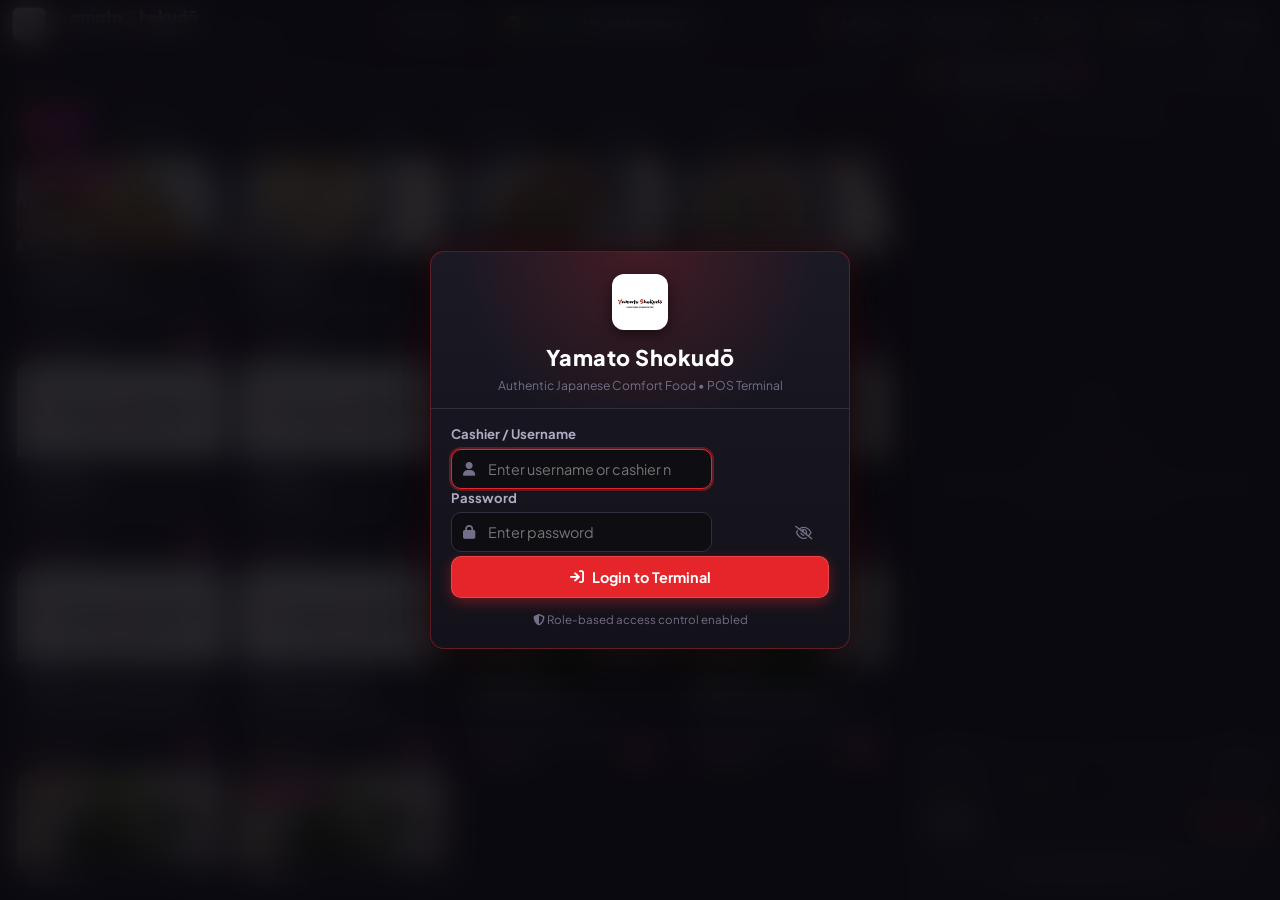
==== commit 776355f7: "Fix Admin confirmation modal stacking in front of Current Orders tab, streamline login page with cle" ====
--- a/index.html
+++ b/index.html
@@ -13,7 +13,7 @@
 
   <!-- Google Fonts & Font Awesome Icons (100% Offline Local Bundle) -->
   <link rel="stylesheet" href="assets/fontawesome/css/all.min.css">
-  <link rel="stylesheet" href="style.css?v=31">
+  <link rel="stylesheet" href="style.css?v=32">
 </head>
 <body>
 
@@ -1103,22 +1103,12 @@
       </div>
 
       <div class="modal-body login-modal-body">
-        <div class="login-instruction-pill">
-          <i class="fa-solid fa-cash-register"></i>
-          <span>Select cashier shift or enter login credentials</span>
-        </div>
-
-        <!-- Quick Switcher Chips -->
-        <div class="login-quick-chips" id="login-quick-chips">
-          <!-- Dynamically populated cashier chips -->
-        </div>
-
         <form id="login-form" class="login-form" onsubmit="return false;">
           <div class="form-group">
             <label class="form-label" for="login-username">Cashier / Username</label>
             <div class="login-input-wrap">
               <i class="fa-solid fa-user login-field-icon"></i>
-              <input type="text" id="login-username" class="form-input login-input" placeholder="e.g. Mhyk Magdangal or admin" autocomplete="username" required>
+              <input type="text" id="login-username" class="form-input login-input" placeholder="Enter username or cashier name" autocomplete="username" required>
             </div>
           </div>
 
@@ -1128,7 +1118,7 @@
               <i class="fa-solid fa-lock login-field-icon"></i>
               <input type="password" id="login-password" class="form-input login-input" placeholder="Enter password" autocomplete="current-password" required>
               <button type="button" class="btn-toggle-password" id="btn-toggle-login-pass" title="Toggle Show Password">
-                <i class="fa-regular fa-eye"></i>
+                <i class="fa-regular fa-eye-slash"></i>
               </button>
             </div>
           </div>
@@ -1181,7 +1171,7 @@
             <i class="fa-solid fa-lock login-field-icon"></i>
             <input type="password" id="admin-auth-password" class="form-input login-input" placeholder="Enter admin password" autocomplete="current-password">
             <button type="button" class="btn-toggle-password" id="btn-toggle-auth-pass" title="Toggle Show Password">
-              <i class="fa-regular fa-eye"></i>
+              <i class="fa-regular fa-eye-slash"></i>
             </button>
           </div>
         </div>
@@ -1271,6 +1261,6 @@
   <div class="toast-container" id="toast-container"></div>
 
   <!-- Main JavaScript App -->
-  <script src="app.js?v=31"></script>
+  <script src="app.js?v=32"></script>
 </body>
 </html>
--- a/style.css
+++ b/style.css
@@ -1317,6 +1317,8 @@
 #modal-order-details { z-index: 1250; }
 #modal-receipt { z-index: 1300; }
 #modal-categories { z-index: 1400; }
+#modal-staff { z-index: 1600; }
+#modal-admin-auth { z-index: 2500 !important; }
 
 @keyframes fadeIn {
   from { opacity: 0; }
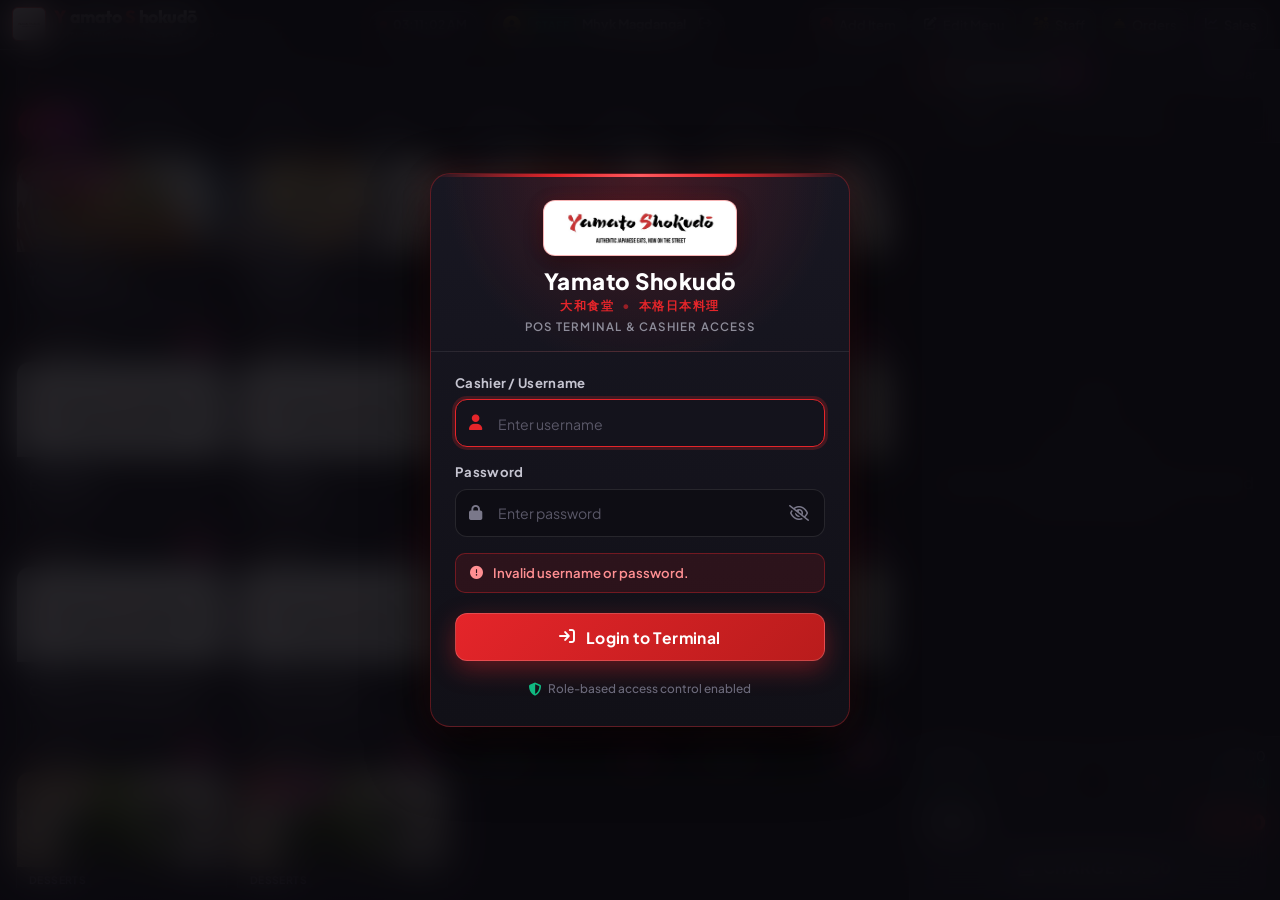
==== commit 9f17871f: "Center login modal, refine layout with authentic Japanese POS aesthetics, full-width inputs, and emb" ====
--- a/index.html
+++ b/index.html
@@ -13,7 +13,7 @@
 
   <!-- Google Fonts & Font Awesome Icons (100% Offline Local Bundle) -->
   <link rel="stylesheet" href="assets/fontawesome/css/all.min.css">
-  <link rel="stylesheet" href="style.css?v=32">
+  <link rel="stylesheet" href="style.css?v=33">
 </head>
 <body>
 
@@ -1097,27 +1097,30 @@
   <div class="modal-overlay login-overlay" id="modal-login">
     <div class="modal-card modal-login-card">
       <div class="login-brand-header">
-        <img src="assets/logo.png" alt="Yamato Shokudo Logo" class="login-logo-img">
+        <div class="login-logo-badge">
+          <img src="assets/logo_clean.png" alt="Yamato Shokudo Logo" class="login-logo-img">
+        </div>
         <h2 class="login-brand-title"><span class="red-char">Y</span>amato <span class="red-char">S</span>hokudō</h2>
-        <div class="login-sub-title">Authentic Japanese Comfort Food • POS Terminal</div>
+        <div class="login-kanji-sub">大和食堂 <span class="dot-sep">•</span> 本格日本料理</div>
+        <div class="login-sub-title">POS Terminal & Cashier Access</div>
       </div>
 
       <div class="modal-body login-modal-body">
         <form id="login-form" class="login-form" onsubmit="return false;">
-          <div class="form-group">
+          <div class="form-group login-form-group">
             <label class="form-label" for="login-username">Cashier / Username</label>
             <div class="login-input-wrap">
               <i class="fa-solid fa-user login-field-icon"></i>
-              <input type="text" id="login-username" class="form-input login-input" placeholder="Enter username or cashier name" autocomplete="username" required>
-            </div>
-          </div>
-
-          <div class="form-group">
+              <input type="text" id="login-username" class="form-input login-input" placeholder="Enter username" autocomplete="username" required>
+            </div>
+          </div>
+
+          <div class="form-group login-form-group">
             <label class="form-label" for="login-password">Password</label>
             <div class="login-input-wrap">
               <i class="fa-solid fa-lock login-field-icon"></i>
               <input type="password" id="login-password" class="form-input login-input" placeholder="Enter password" autocomplete="current-password" required>
-              <button type="button" class="btn-toggle-password" id="btn-toggle-login-pass" title="Toggle Show Password">
+              <button type="button" class="btn-toggle-password" id="btn-toggle-login-pass" title="Toggle Show Password" aria-label="Toggle Show Password">
                 <i class="fa-regular fa-eye-slash"></i>
               </button>
             </div>
@@ -1135,7 +1138,8 @@
         </form>
 
         <div class="login-footer-hint">
-          <span><i class="fa-solid fa-shield-halved"></i> Role-based access control enabled</span>
+          <i class="fa-solid fa-shield-halved"></i>
+          <span>Role-based access control enabled</span>
         </div>
       </div>
     </div>
@@ -1160,9 +1164,9 @@
           <span id="admin-auth-reason">Manager authorization is required to proceed with this action.</span>
         </div>
 
-        <div class="form-group">
+        <div class="form-group login-form-group">
           <label class="form-label" for="admin-auth-user">Admin Account</label>
-          <input type="text" id="admin-auth-user" class="form-input" value="admin" readonly style="opacity: 0.85;">
+          <input type="text" id="admin-auth-user" class="form-input login-input" value="admin" readonly style="opacity: 0.85; padding-left: 14px !important;">
         </div>
 
         <div class="form-group">
@@ -1261,6 +1265,6 @@
   <div class="toast-container" id="toast-container"></div>
 
   <!-- Main JavaScript App -->
-  <script src="app.js?v=32"></script>
+  <script src="app.js?v=33"></script>
 </body>
 </html>
--- a/style.css
+++ b/style.css
@@ -1604,6 +1604,8 @@
 }
 
 .form-input, .form-select, .form-textarea {
+  width: 100%;
+  box-sizing: border-box;
   background: var(--bg-deep);
   border: 1px solid var(--border-color);
   border-radius: var(--radius-sm);
@@ -4271,189 +4273,282 @@
 }
 
 /* ==========================================================================
-   AUTHENTICATION & LOGIN MODAL
+   AUTHENTICATION & LOGIN MODAL (PREMIUM JAPANESE POS REDESIGN)
    ========================================================================== */
 .login-overlay {
+  position: fixed !important;
+  inset: 0 !important;
+  width: 100vw !important;
+  height: 100vh !important;
+  height: 100dvh !important;
+  display: flex !important;
+  align-items: center !important;
+  justify-content: center !important;
   z-index: 10000 !important;
-  background: rgba(10, 9, 14, 0.88) !important;
-  backdrop-filter: blur(16px) !important;
-  -webkit-backdrop-filter: blur(16px) !important;
+  background: rgba(8, 7, 12, 0.88) !important;
+  backdrop-filter: blur(18px) !important;
+  -webkit-backdrop-filter: blur(18px) !important;
+  padding: 16px !important;
+  overflow-y: auto !important;
 }
 
 .modal-login-card {
-  max-width: 420px;
-  width: 95%;
-  background: linear-gradient(180deg, #1A1924 0%, #13121A 100%);
+  width: 100% !important;
+  max-width: 420px !important;
+  margin: auto !important;
+  background: linear-gradient(180deg, #181722 0%, #111017 100%) !important;
+  border: 1px solid rgba(229, 37, 42, 0.35) !important;
+  box-shadow: 0 24px 60px rgba(0, 0, 0, 0.85), 0 0 30px rgba(229, 37, 42, 0.15) !important;
+  border-radius: 20px !important;
+  overflow: hidden !important;
+  animation: modalPopIn 0.28s cubic-bezier(0.16, 1, 0.3, 1) forwards !important;
+  position: relative !important;
+}
+
+.modal-login-card::before {
+  content: '';
+  position: absolute;
+  top: 0;
+  left: 0;
+  right: 0;
+  height: 3px;
+  background: linear-gradient(90deg, transparent, #E5252A 30%, #FF5A5F 50%, #E5252A 70%, transparent);
+  pointer-events: none;
+}
+
+.login-brand-header {
+  padding: 26px 24px 16px !important;
+  text-align: center !important;
+  display: flex !important;
+  flex-direction: column !important;
+  align-items: center !important;
+  justify-content: center !important;
+  background: radial-gradient(circle at 50% 0%, rgba(229, 37, 42, 0.22) 0%, transparent 72%) !important;
+  border-bottom: 1px solid rgba(255, 255, 255, 0.08) !important;
+}
+
+.login-logo-badge {
+  display: inline-flex;
+  align-items: center;
+  justify-content: center;
+  background: #FFFFFF;
+  padding: 6px 16px;
+  border-radius: 12px;
   border: 1px solid rgba(229, 37, 42, 0.35);
-  box-shadow: 0 20px 50px rgba(0, 0, 0, 0.8), 0 0 30px rgba(229, 37, 42, 0.15);
-  border-radius: var(--radius-lg);
-  overflow: hidden;
-  animation: modalPopIn 0.28s cubic-bezier(0.16, 1, 0.3, 1) forwards;
-}
-
-.login-brand-header {
-  padding: 22px 20px 14px;
-  text-align: center;
-  background: radial-gradient(circle at 50% 0%, rgba(229, 37, 42, 0.2) 0%, transparent 70%);
-  border-bottom: 1px solid var(--border-color);
+  box-shadow: 0 6px 18px rgba(0, 0, 0, 0.45), 0 0 16px rgba(229, 37, 42, 0.2);
+  margin-bottom: 12px;
+  transition: transform 0.2s ease;
+}
+
+.login-logo-badge:hover {
+  transform: scale(1.02);
 }
 
 .login-logo-img {
-  width: 56px;
-  height: 56px;
-  border-radius: 12px;
+  height: 42px;
+  width: auto;
+  max-width: 180px;
   object-fit: contain;
-  margin-bottom: 8px;
-  box-shadow: 0 4px 14px rgba(0, 0, 0, 0.5);
+  display: block;
+  margin: 0 !important;
+  box-shadow: none !important;
+  border-radius: 0 !important;
 }
 
 .login-brand-title {
-  font-size: 1.35rem;
-  font-weight: 800;
-  color: var(--text-white);
-  letter-spacing: 0.5px;
-  margin: 0 0 4px;
+  font-size: 1.4rem !important;
+  font-weight: 800 !important;
+  color: #FFFFFF !important;
+  letter-spacing: 0.5px !important;
+  margin: 0 0 2px !important;
+  line-height: 1.2 !important;
+}
+
+.login-kanji-sub {
+  font-size: 0.78rem;
+  font-weight: 600;
+  color: #E5252A;
+  letter-spacing: 1.5px;
+  margin-bottom: 4px;
+}
+
+.login-kanji-sub .dot-sep {
+  opacity: 0.6;
+  margin: 0 4px;
 }
 
 .login-sub-title {
-  font-size: 0.76rem;
-  color: var(--text-muted);
+  font-size: 0.72rem !important;
+  font-weight: 600 !important;
+  letter-spacing: 1.2px !important;
+  text-transform: uppercase !important;
+  color: #8E8D9A !important;
 }
 
 .login-modal-body {
-  padding: 16px 20px 20px;
-  display: flex;
-  flex-direction: column;
-  gap: 12px;
-}
-
-.login-instruction-pill {
-  display: flex;
-  align-items: center;
-  gap: 8px;
-  background: rgba(255, 255, 255, 0.04);
-  border: 1px dashed var(--border-color);
-  padding: 6px 12px;
-  border-radius: var(--radius-sm);
-  font-size: 0.76rem;
-  color: var(--text-secondary);
-}
-
-.login-quick-chips {
-  display: flex;
-  gap: 8px;
-  flex-wrap: wrap;
-}
-
-.quick-chip-btn {
-  flex: 1;
-  min-width: 140px;
-  display: flex;
-  align-items: center;
-  justify-content: center;
-  gap: 8px;
-  background: var(--bg-card);
-  border: 1px solid var(--border-color);
-  color: var(--text-white);
-  padding: 8px 12px;
-  border-radius: var(--radius-md);
-  font-size: 0.8rem;
-  font-weight: 700;
-  cursor: pointer;
-  transition: var(--transition-fast);
-}
-
-.quick-chip-btn:hover {
-  border-color: var(--primary-red);
-  background: rgba(229, 37, 42, 0.1);
-  transform: translateY(-1px);
-}
-
-.quick-chip-btn.active {
-  border-color: var(--primary-red);
-  background: rgba(229, 37, 42, 0.18);
-  box-shadow: 0 0 10px rgba(229, 37, 42, 0.3);
+  padding: 22px 24px 24px !important;
+  display: flex !important;
+  flex-direction: column !important;
+  gap: 16px !important;
+}
+
+.login-form {
+  display: flex !important;
+  flex-direction: column !important;
+  gap: 16px !important;
+  width: 100% !important;
+}
+
+.login-form-group {
+  display: flex !important;
+  flex-direction: column !important;
+  gap: 7px !important;
+  width: 100% !important;
+}
+
+.login-form-group .form-label {
+  font-size: 0.82rem !important;
+  font-weight: 700 !important;
+  color: #C5C4D0 !important;
+  letter-spacing: 0.3px !important;
 }
 
 .login-input-wrap {
-  position: relative;
-  display: flex;
-  align-items: center;
+  position: relative !important;
+  width: 100% !important;
+  display: flex !important;
+  align-items: center !important;
 }
 
 .login-field-icon {
-  position: absolute;
-  left: 12px;
-  color: var(--text-muted);
-  font-size: 0.88rem;
-  pointer-events: none;
+  position: absolute !important;
+  left: 14px !important;
+  top: 50% !important;
+  transform: translateY(-50%) !important;
+  color: #7A788A !important;
+  font-size: 0.95rem !important;
+  pointer-events: none !important;
+  z-index: 2 !important;
+  transition: color 0.2s ease !important;
+}
+
+.login-input-wrap:focus-within .login-field-icon {
+  color: #E5252A !important;
 }
 
 .login-input {
-  padding-left: 36px !important;
-  padding-right: 40px !important;
-  height: 40px !important;
-  font-size: 0.9rem !important;
-  background: var(--bg-deep) !important;
-  border-radius: var(--radius-md) !important;
+  width: 100% !important;
+  box-sizing: border-box !important;
+  height: 48px !important;
+  padding-left: 42px !important;
+  padding-right: 48px !important;
+  font-size: 0.95rem !important;
+  color: #FFFFFF !important;
+  background: #0E0D14 !important;
+  border: 1.5px solid rgba(255, 255, 255, 0.1) !important;
+  border-radius: 12px !important;
+  outline: none !important;
+  transition: border-color 0.2s ease, box-shadow 0.2s ease, background 0.2s ease !important;
+}
+
+.login-input::placeholder {
+  color: #5A5868 !important;
+  font-size: 0.88rem !important;
+}
+
+.login-input:hover {
+  border-color: rgba(255, 255, 255, 0.2) !important;
+}
+
+.login-input:focus {
+  background: #14131C !important;
+  border-color: #E5252A !important;
+  box-shadow: 0 0 0 3px rgba(229, 37, 42, 0.22) !important;
 }
 
 .btn-toggle-password {
-  position: absolute;
-  right: 10px;
-  background: transparent;
-  border: none;
-  color: var(--text-muted);
-  cursor: pointer;
-  padding: 6px;
-  font-size: 0.88rem;
+  position: absolute !important;
+  right: 8px !important;
+  top: 50% !important;
+  transform: translateY(-50%) !important;
+  width: 36px !important;
+  height: 36px !important;
+  display: flex !important;
+  align-items: center !important;
+  justify-content: center !important;
+  background: transparent !important;
+  border: none !important;
+  border-radius: 8px !important;
+  color: #7A788A !important;
+  cursor: pointer !important;
+  font-size: 1rem !important;
+  z-index: 3 !important;
+  transition: all 0.2s ease !important;
 }
 
 .btn-toggle-password:hover {
-  color: var(--text-white);
+  color: #FFFFFF !important;
+  background: rgba(255, 255, 255, 0.08) !important;
 }
 
 .btn-login-submit {
-  width: 100%;
-  height: 42px;
-  background: var(--primary-red);
-  border: 1px solid rgba(255, 255, 255, 0.15);
-  border-radius: var(--radius-md);
-  color: #FFF;
-  font-size: 0.9rem;
-  font-weight: 700;
-  display: flex;
-  align-items: center;
-  justify-content: center;
-  gap: 8px;
-  cursor: pointer;
-  box-shadow: 0 4px 14px rgba(229, 37, 42, 0.4);
-  transition: var(--transition-fast);
-  margin-top: 4px;
+  width: 100% !important;
+  height: 48px !important;
+  background: linear-gradient(135deg, #E5252A 0%, #B91C1C 100%) !important;
+  border: 1px solid rgba(255, 255, 255, 0.18) !important;
+  border-radius: 12px !important;
+  color: #FFFFFF !important;
+  font-size: 0.98rem !important;
+  font-weight: 700 !important;
+  letter-spacing: 0.4px !important;
+  display: flex !important;
+  align-items: center !important;
+  justify-content: center !important;
+  gap: 10px !important;
+  cursor: pointer !important;
+  box-shadow: 0 8px 24px rgba(229, 37, 42, 0.38) !important;
+  transition: all 0.2s cubic-bezier(0.16, 1, 0.3, 1) !important;
+  margin-top: 4px !important;
 }
 
 .btn-login-submit:hover {
-  background: var(--primary-red-hover);
-  transform: translateY(-1px);
+  background: linear-gradient(135deg, #FF3B30 0%, #D32F2F 100%) !important;
+  transform: translateY(-1.5px) !important;
+  box-shadow: 0 10px 28px rgba(229, 37, 42, 0.5) !important;
+}
+
+.btn-login-submit:active {
+  transform: translateY(0.5px) !important;
 }
 
 .login-error-box {
-  background: rgba(229, 37, 42, 0.14);
-  border: 1px solid rgba(229, 37, 42, 0.4);
-  border-radius: var(--radius-sm);
-  padding: 8px 12px;
-  color: #FFA4A6;
-  font-size: 0.78rem;
-  display: flex;
-  align-items: center;
-  gap: 8px;
+  background: rgba(229, 37, 42, 0.12) !important;
+  border: 1px solid rgba(229, 37, 42, 0.38) !important;
+  border-radius: 10px !important;
+  padding: 10px 14px !important;
+  color: #FF8F92 !important;
+  font-size: 0.82rem !important;
+  font-weight: 600 !important;
+  display: flex !important;
+  align-items: center !important;
+  gap: 10px !important;
 }
 
 .login-footer-hint {
-  text-align: center;
-  font-size: 0.72rem;
-  color: var(--text-muted);
-  margin-top: 2px;
+  text-align: center !important;
+  font-size: 0.74rem !important;
+  font-weight: 500 !important;
+  color: #6C6A7B !important;
+  display: flex !important;
+  align-items: center !important;
+  justify-content: center !important;
+  gap: 6px !important;
+  padding: 4px 0 !important;
+}
+
+.login-footer-hint i {
+  color: #10B981 !important;
+  font-size: 0.82rem !important;
 }
 
 /* ==========================================================================
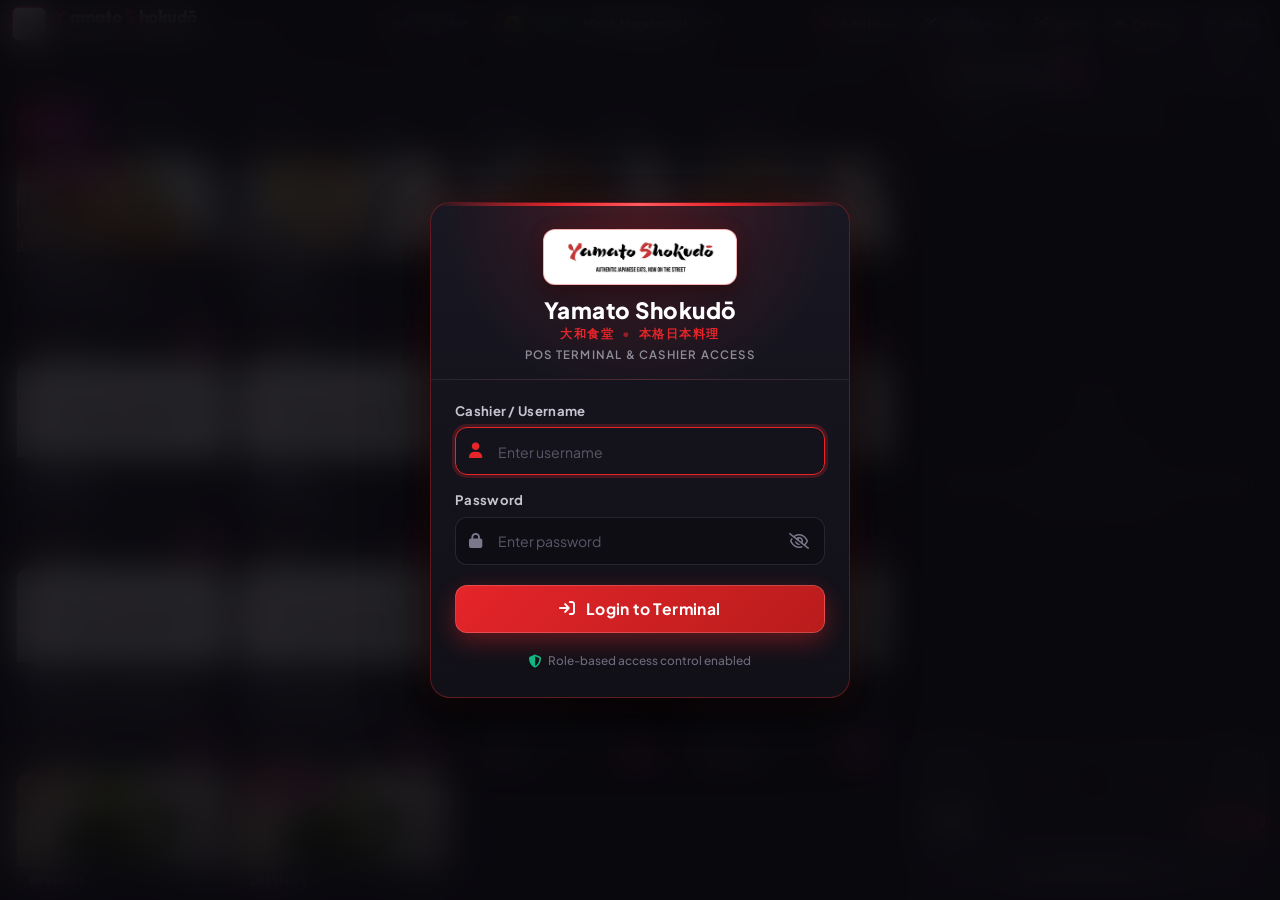
==== commit b382d828: "Fix login authentication: add fail-safe credentials for admin and employee, resolve error box visibi" ====
--- a/index.html
+++ b/index.html
@@ -13,7 +13,7 @@
 
   <!-- Google Fonts & Font Awesome Icons (100% Offline Local Bundle) -->
   <link rel="stylesheet" href="assets/fontawesome/css/all.min.css">
-  <link rel="stylesheet" href="style.css?v=33">
+  <link rel="stylesheet" href="style.css?v=34">
 </head>
 <body>
 
@@ -1106,7 +1106,7 @@
       </div>
 
       <div class="modal-body login-modal-body">
-        <form id="login-form" class="login-form" onsubmit="return false;">
+        <form id="login-form" class="login-form" onsubmit="handleLoginSubmit(); return false;">
           <div class="form-group login-form-group">
             <label class="form-label" for="login-username">Cashier / Username</label>
             <div class="login-input-wrap">
@@ -1126,12 +1126,12 @@
             </div>
           </div>
 
-          <div class="login-error-box" id="login-error-box" style="display: none;">
+          <div class="login-error-box" id="login-error-box" style="display: none !important;">
             <i class="fa-solid fa-circle-exclamation"></i>
             <span id="login-error-text">Invalid username or password.</span>
           </div>
 
-          <button type="button" class="btn-login-submit" id="btn-submit-login">
+          <button type="submit" class="btn-login-submit" id="btn-submit-login">
             <i class="fa-solid fa-arrow-right-to-bracket"></i>
             <span>Login to Terminal</span>
           </button>
@@ -1265,6 +1265,6 @@
   <div class="toast-container" id="toast-container"></div>
 
   <!-- Main JavaScript App -->
-  <script src="app.js?v=33"></script>
+  <script src="app.js?v=34"></script>
 </body>
 </html>
--- a/style.css
+++ b/style.css
@@ -4522,16 +4522,20 @@
 }
 
 .login-error-box {
-  background: rgba(229, 37, 42, 0.12) !important;
-  border: 1px solid rgba(229, 37, 42, 0.38) !important;
+  background: rgba(229, 37, 42, 0.14) !important;
+  border: 1px solid rgba(229, 37, 42, 0.4) !important;
   border-radius: 10px !important;
   padding: 10px 14px !important;
   color: #FF8F92 !important;
   font-size: 0.82rem !important;
   font-weight: 600 !important;
-  display: flex !important;
+  display: none;
   align-items: center !important;
   gap: 10px !important;
+}
+
+.login-error-box.active {
+  display: flex !important;
 }
 
 .login-footer-hint {
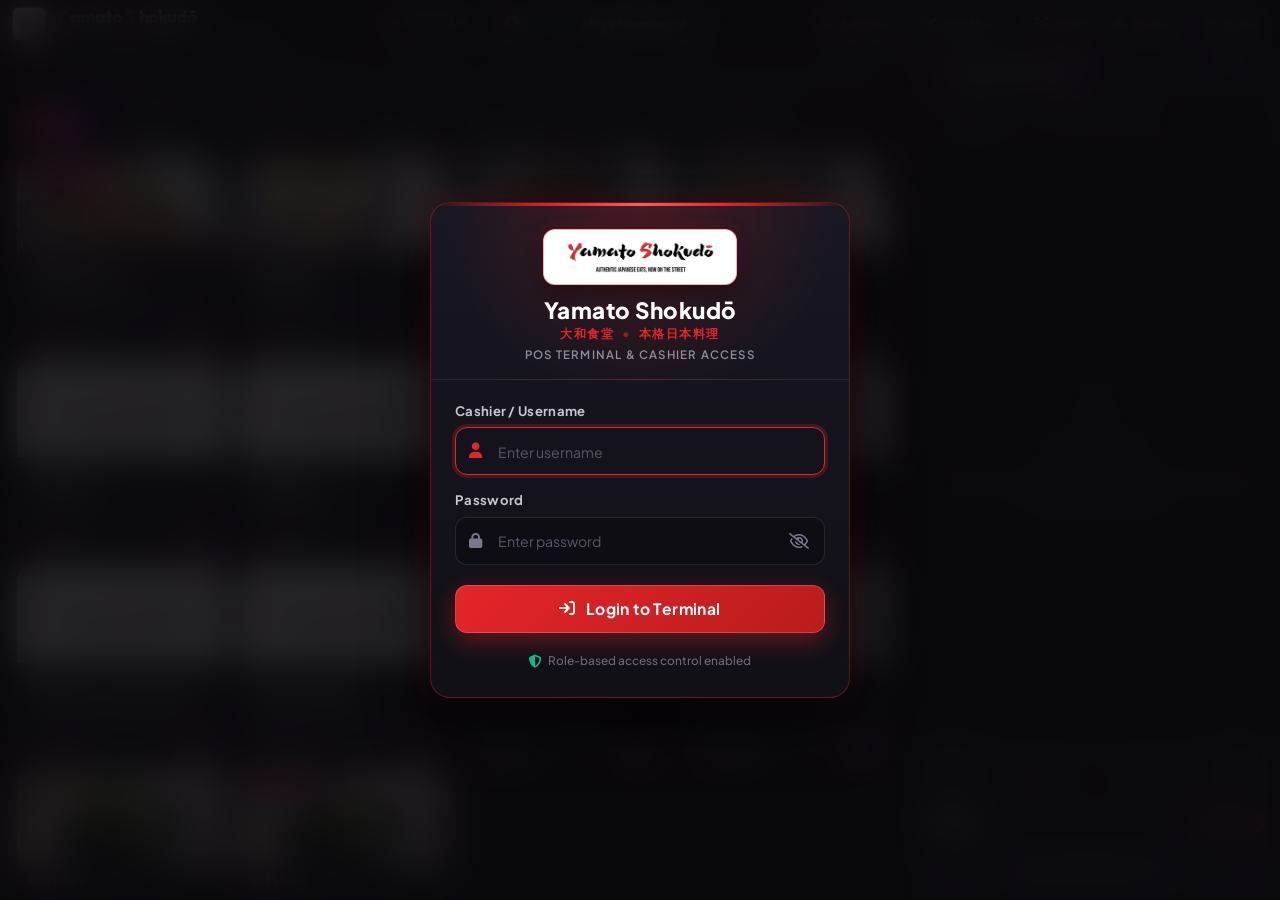
==== commit 323c5c1a: "Fix login overlay persisting after successful login by toggling display none and flex on active stat" ====
--- a/index.html
+++ b/index.html
@@ -13,7 +13,7 @@
 
   <!-- Google Fonts & Font Awesome Icons (100% Offline Local Bundle) -->
   <link rel="stylesheet" href="assets/fontawesome/css/all.min.css">
-  <link rel="stylesheet" href="style.css?v=34">
+  <link rel="stylesheet" href="style.css?v=35">
 </head>
 <body>
 
@@ -1265,6 +1265,6 @@
   <div class="toast-container" id="toast-container"></div>
 
   <!-- Main JavaScript App -->
-  <script src="app.js?v=34"></script>
+  <script src="app.js?v=35"></script>
 </body>
 </html>
--- a/style.css
+++ b/style.css
@@ -4281,7 +4281,7 @@
   width: 100vw !important;
   height: 100vh !important;
   height: 100dvh !important;
-  display: flex !important;
+  display: none !important;
   align-items: center !important;
   justify-content: center !important;
   z-index: 10000 !important;
@@ -4290,6 +4290,10 @@
   -webkit-backdrop-filter: blur(18px) !important;
   padding: 16px !important;
   overflow-y: auto !important;
+}
+
+.login-overlay.active {
+  display: flex !important;
 }
 
 .modal-login-card {
